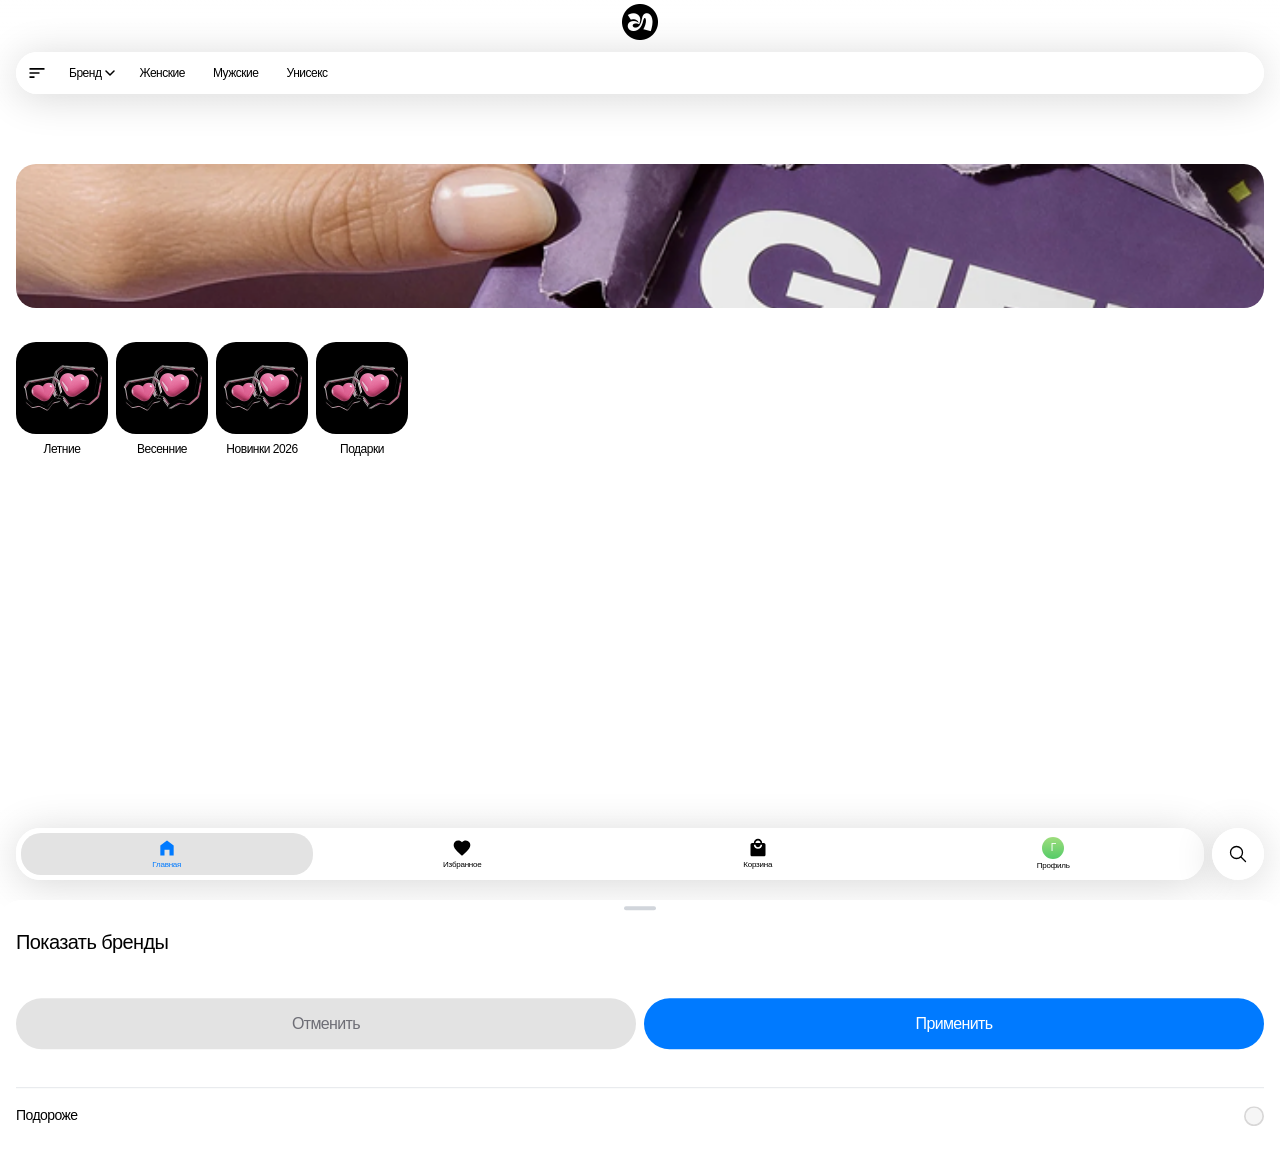
==== index.html @ 07ec7ef0 "Update index.html" ====
<!DOCTYPE html>
<html lang="ru">
<head>
    <meta charset="UTF-8">
    <meta name="viewport" content="width=device-width, initial-scale=1.0, maximum-scale=1.0, user-scalable=no">
    <title>Ароматная Публика</title>
    <link rel="preconnect" href="https://fonts.googleapis.com">
    <link rel="preconnect" href="https://fonts.gstatic.com" crossorigin>
    <link href="https://fonts.googleapis.com/css2?family=Roboto:ital,wght@0,100..900;1,100..900&display=swap" rel="stylesheet">
    <script src="https://telegram.org/js/telegram-web-app.js"></script>
    <style>
        * {
            margin: 0;
            padding: 0;
            box-sizing: border-box;
            -webkit-tap-highlight-color: transparent;
            font-family: inherit;
        }

        :root {
            --primary: #8B5CF6;
            --primary-light: #A78BFA;
            --secondary: #EC4899;
            --bg: #F9FAFB;
            --surface: #FFFFFF;
            --text: #111827;
            --text-secondary: #6B7280;
            --border: #E5E7EB;
            --success: #10B981;
            --men: #3B82F6;
            --women: #EC4899;
            --unisex: #8B5CF6;
            --content-top-main: 148px;
        }

        body {
            font-family: "SF Pro Text", "SF Pro Display", -apple-system, BlinkMacSystemFont, "Segoe UI", "Noto Sans", "Helvetica Neue", Arial, sans-serif;
            background: #fff;
            color: #000;
            overflow-x: hidden;
            -webkit-font-smoothing: antialiased;
        }

        body.sheet-open {
            position: fixed;
            left: 0;
            right: 0;
            width: 100%;
            overflow: hidden;
            overscroll-behavior: none;
        }

        body.platform-ios,
        body.platform-macos {
            font-family: "SF Pro Text", "SF Pro Display", -apple-system, BlinkMacSystemFont, "Helvetica Neue", Arial, sans-serif;
        }

        body.platform-android {
            font-family: "Roboto", "Noto Sans", "Helvetica Neue", Arial, sans-serif;
        }

        body.platform-windows {
            font-family: "Segoe UI", "Noto Sans", "Helvetica Neue", Arial, sans-serif;
        }

        body.platform-linux {
            font-family: "Noto Sans", "DejaVu Sans", "Liberation Sans", "Helvetica Neue", Arial, sans-serif;
        }

        /* ===== Navigation Bar (fixed top) - DESIGNER STYLE ===== */
        .nav-bar {
            position: fixed;
            top: 0;
            left: 0;
            right: 0;
            z-index: 3001;
            background: linear-gradient(180deg, rgba(255,255,255,0.86) 0%, rgba(255,255,255,0.77) 80%, rgba(255,255,255,0) 100%);
            padding-top: var(--sys-safe-top, env(safe-area-inset-top, 0px));
        }

        .nav-header {
            display: flex;
            align-items: center;
            justify-content: center;
            height: var(--tg-header-height, 44px);
            padding: 0 16px;
            position: relative;
        }

        .nav-logo-img {
            height: 36px;
            width: 36px;
            object-fit: contain;
        }

        /* ===== Filters - DESIGNER STYLE ===== */
        .filters-wrap {
            padding: 8px 16px 12px;
        }

        body.platform-desktop .filters-wrap {
            padding-top: 10px;
        }

        .filters {
            display: flex;
            gap: 4px;
            align-items: center;
            background: rgba(255,255,255,0.88);
            border: 1px solid #fff;
            border-radius: 40px;
            padding: 4px;
            box-shadow: 0 4px 40px rgba(0,0,0,0.16);
            backdrop-filter: blur(5px);
            -webkit-backdrop-filter: blur(5px);
            overflow-x: auto;
            scrollbar-width: none;
        }

        .filters::-webkit-scrollbar {
            display: none;
        }

        .filter-btn {
            flex-shrink: 0;
            height: 32px;
            display: flex;
            align-items: center;
            gap: 2px;
            padding: 6px 12px;
            border-radius: 36px;
            border: none;
            background: transparent;
            font-family: inherit;
            font-style: normal;
            font-size: 12px;
            font-weight: 510;
            letter-spacing: -0.48px;
            line-height: 120%;
            color: #000;
            cursor: pointer;
            white-space: nowrap;
            transition: all 0.2s;
        }

        .filter-btn.icon-only {
            width: 32px;
            padding: 0;
            justify-content: center;
            border-radius: 32px;
        }

        .filter-btn.with-icon {
            padding-left: 12px;
            padding-right: 8px;
        }

        .filter-btn.active {
            background: var(--primary);
            color: white;
        }

        .filter-btn svg {
            flex-shrink: 0;
        }

        /* Sort Bottom Sheet */
        .sort-overlay {
            display: none;
            position: fixed;
            top: 0;
            left: 0;
            right: 0;
            bottom: 0;
            background: rgba(0,0,0,0.4);
            z-index: 3010;
            touch-action: none;
            overscroll-behavior: contain;
        }

        .sort-overlay.show { display: block; }

        .sort-sheet {
            position: fixed;
            bottom: 0;
            left: 0;
            right: 0;
            background: #fff;
            border-radius: 20px 20px 0 0;
            z-index: 3011;
            padding: 0 16px max(32px, env(safe-area-inset-bottom, 32px));
            transform: translateY(100%);
            transition: transform 0.3s ease;
            touch-action: pan-y;
            overscroll-behavior: contain;
        }

        .sort-sheet.show {
            transform: translateY(0);
        }

        .sort-sheet-handle {
            width: 32px;
            height: 4px;
            background: #D1D5DB;
            border-radius: 2px;
            margin: 6px auto 20px;
        }

        .sort-sheet-title {
            font-size: 20px;
            font-weight: 510;
            font-style: normal;
            line-height: 120%;
            letter-spacing: -0.6px;
            margin-bottom: 20px;
        }

        .sort-sheet-option {
            display: flex;
            align-items: center;
            justify-content: space-between;
            padding: 18px 0;
            border-bottom: 1px solid #E5E7EB;
            cursor: pointer;
            font-size: 14px;
            font-weight: 400;
            font-style: normal;
            line-height: 120%;
            letter-spacing: -0.56px;
            color: #000;
        }

        .sort-sheet-option:last-child {
            border-bottom: none;
        }

        .sort-sheet-option input {
            display: none;
        }

        .sort-radio {
            width: 20px;
            height: 20px;
            flex-shrink: 0;
            background-image: url('icon/circle-no.svg');
            background-size: contain;
            background-repeat: no-repeat;
        }

        .sort-sheet-option input:checked + .sort-radio {
            background-image: url('icon/circle-yes.svg');
        }

        .sort-sheet-buttons {
            display: flex;
            gap: 8px;
            margin-top: 24px;
        }

        .sort-btn-cancel {
            flex: 1;
            padding: 16px 24px;
            border-radius: 51px;
            border: none;
            background: #E3E3E3;
            font-size: 16px;
            font-weight: 510;
            font-style: normal;
            letter-spacing: -0.64px;
            line-height: 120%;
            color: #6E6E76;
            cursor: pointer;
            font-family: inherit;
        }

        .sort-btn-apply {
            flex: 1;
            padding: 16px 24px;
            border-radius: 51px;
            border: none;
            background: #007AFF;
            font-size: 16px;
            font-weight: 510;
            font-style: normal;
            letter-spacing: -0.64px;
            line-height: 120%;
            color: #fff;
            cursor: pointer;
            font-family: inherit;
        }

        /* Sort button active state (gray circle background) */
        .filter-btn.icon-only.sort-active {
            background: #F3F4F6;
        }

        /* Category filter active state with X */
        .filter-btn.cat-active {
            background: #F3F4F6;
        }

        .filter-btn .filter-x {
            width: 16px;
            height: 16px;
            background: #6B7280;
            border-radius: 50%;
            display: flex;
            align-items: center;
            justify-content: center;
            margin-left: 4px;
            flex-shrink: 0;
        }

        .filter-btn .filter-x svg {
            width: 8px;
            height: 8px;
        }

        /* Brand badge */
        .brand-badge {
            background: #eb4444;
            border-radius: 100px;
            padding: 1px 5px;
            font-size: 10px;
            font-weight: 600;
            color: #fff;
            line-height: 1.2;
            min-width: 16px;
            text-align: center;
            margin-left: 2px;
            position: relative;
            top: -6px;
        }

        /* Brand label under filters */
        .brand-label {
            padding: 0 16px;
            font-size: 20px;
            font-weight: 600;
            font-style: normal;
            color: #000;
            letter-spacing: -0.5px;
        }

        /* Brand sheet options */
        .brand-sheet {
            max-height: 85vh;
            display: flex;
            flex-direction: column;
        }

        .brand-sheet-options {
            flex: 1;
            overflow-y: auto;
            -webkit-overflow-scrolling: touch;
            overscroll-behavior: contain;
        }

        .brand-sheet-option {
            display: flex;
            align-items: center;
            justify-content: space-between;
            padding: 18px 0;
            border-bottom: 1px solid #E5E7EB;
            cursor: pointer;
            font-size: 14px;
            font-weight: 400;
            font-style: normal;
            line-height: 120%;
            letter-spacing: -0.56px;
            color: #000;
        }

        .brand-sheet-option:last-child {
            border-bottom: none;
        }

        .brand-sheet-option input {
            display: none;
        }

        .brand-checkbox {
            width: 20px;
            height: 20px;
            flex-shrink: 0;
            background-image: url('icon/square-no.svg');
            background-size: contain;
            background-repeat: no-repeat;
        }

        .brand-sheet-option input:checked + .brand-checkbox {
            background-image: url('icon/square-yes.svg');
        }

        /* ===== Main scrollable content ===== */
        .content {
            padding-top: var(--content-top-main, 148px);
            padding-bottom: 108px;
        }

        /* ===== Banner - DESIGNER STYLE ===== */
        .banner-section {
            display: flex;
            flex-direction: column;
            align-items: center;
            gap: 4px;
            padding: 0;
        }

        .banner-carousel {
            width: 100%;
            height: 144px;
            border-radius: 20px;
            overflow: hidden;
            background: var(--primary);
            position: relative;
            touch-action: pan-y;
        }

        .banner-slides {
            display: flex;
            transition: transform 0.5s ease;
            height: 100%;
        }

        .banner-slide {
            min-width: 100%;
            height: 100%;
            display: flex;
            align-items: center;
            justify-content: center;
            color: white;
            font-size: 24px;
            font-weight: 600;
            background: linear-gradient(135deg, #8B5CF6 0%, #7C3AED 100%);
        }

        .banner-slide:nth-child(2) { background: linear-gradient(135deg, #EC4899 0%, #DB2777 100%); }
        .banner-slide:nth-child(3) { background: linear-gradient(135deg, #3B82F6 0%, #2563EB 100%); }

        .banner-slide small {
            font-size: 14px;
            opacity: 0.9;
            font-weight: 400;
        }

        /* Pagination dots - DESIGNER STYLE */
        .pagination {
            display: flex;
            gap: 4px;
            align-items: center;
            justify-content: center;
        }

        .dot {
            width: 4px;
            height: 4px;
            border-radius: 4px;
            background: #bababa;
            cursor: pointer;
            transition: all 0.3s;
        }

        .dot.active {
            width: 6px;
            height: 6px;
            background: #6e6e76;
        }

        /* ===== Collections - DESIGNER STYLE ===== */
        .collections {
            display: flex;
            gap: 8px;
            padding: 30px 0 0 16px;
            margin-left: -16px;
            margin-right: -16px;
            overflow-x: auto;
            scrollbar-width: none;
        }

        .collections::after {
            content: '';
            flex-shrink: 0;
            width: 8px;
        }

        .collections::-webkit-scrollbar {
            display: none;
        }

        .collection {
            flex-shrink: 0;
            width: 92px;
            display: flex;
            flex-direction: column;
            align-items: center;
            gap: 8px;
            cursor: pointer;
        }

        .collection-img {
            width: 92px;
            height: 92px;
            border-radius: 20px;
            overflow: hidden;
            background: #f6f6f6;
            display: flex;
            align-items: center;
            justify-content: center;
            color: white;
            font-weight: 600;
            font-size: 12px;
        }

        .collection-img img {
            width: 100%;
            height: 100%;
            object-fit: cover;
        }

        .collection-name {
            font-style: normal;
            font-size: 12px;
            font-weight: 510;
            letter-spacing: -0.48px;
            text-align: center;
            color: #000;
            line-height: 1.2;
            width: 100%;
            overflow: hidden;
            text-overflow: ellipsis;
            white-space: nowrap;
        }

        /* ===== Product Grid - DESIGNER STYLE ===== */
        .products-section {
            padding: 30px 0 0;
        }

        .section-title {
            font-size: 20px;
            font-weight: 700;
            margin-bottom: 16px;
            display: flex;
            justify-content: space-between;
            align-items: center;
        }

        .products {
            display: grid;
            grid-template-columns: 1fr 1fr;
            gap: 16px 8px;
        }

        .card {
            display: flex;
            flex-direction: column;
            gap: 8px;
            cursor: pointer;
        }

        .card-image-wrap {
            display: flex;
            flex-direction: column;
            align-items: center;
            gap: 4px;
        }

        .card-image {
            width: 100%;
            aspect-ratio: 168 / 220;
            border-radius: 20px;
            overflow: hidden;
            background: #f6f6f6;
            position: relative;
        }

        .card-image img {
            width: 100%;
            height: 100%;
            object-fit: cover;
        }

        .product-images {
            display: flex;
            height: 100%;
            transition: transform 0.3s;
            touch-action: pan-y;
        }

        .product-image {
            min-width: 100%;
            height: 100%;
            object-fit: cover;
            -webkit-user-drag: none;
            user-select: none;
        }

        .image-dots {
            display: flex;
            gap: 4px;
            align-items: center;
            justify-content: center;
        }

        .img-dot {
            width: 4px;
            height: 4px;
            border-radius: 4px;
            background: #bababa;
        }

        .img-dot.active {
            width: 6px;
            height: 6px;
            background: #6e6e76;
        }

        .card-fav {
            position: absolute;
            top: 12px;
            right: 12px;
            width: 20px;
            height: 20px;
            cursor: pointer;
            z-index: 10;
        }

        .card-fav svg {
            width: 100%;
            height: 100%;
        }

        .card-fav .fav-fill { fill: white; }
        .card-fav .fav-outline { fill: #9CA3AF; }
        .card-fav.active .fav-fill { fill: #eb4444; }
        .card-fav.active .fav-outline { fill: #eb4444; }

        .new-badge {
            position: absolute;
            top: 12px;
            left: 12px;
            background: var(--primary);
            color: white;
            padding: 4px 10px;
            border-radius: 20px;
            font-size: 10px;
            font-weight: 600;
            z-index: 10;
        }

        .add-to-cart {
            position: absolute;
            bottom: 12px;
            right: 12px;
            width: 32px;
            height: 32px;
            border-radius: 50%;
            background: var(--primary);
            color: white;
            border: none;
            font-size: 18px;
            cursor: pointer;
            display: flex;
            align-items: center;
            justify-content: center;
            box-shadow: 0 4px 12px rgba(139, 92, 246, 0.4);
            z-index: 10;
        }

        .card-info {
            display: flex;
            flex-direction: column;
            gap: 4px;
        }

        .card-prices {
            display: flex;
            align-items: baseline;
            gap: 8px;
        }

        .card-price {
            font-style: normal;
            font-size: 14px;
            font-weight: 590;
            letter-spacing: -0.56px;
            line-height: 1.2;
            color: #000;
        }

        .card-old-price {
            font-style: normal;
            font-size: 12px;
            font-weight: 400;
            letter-spacing: -0.48px;
            line-height: 1.2;
            color: #909096;
            text-decoration: line-through;
        }

        .card-name {
            font-style: normal;
            font-size: 14px;
            font-weight: 400;
            letter-spacing: -0.56px;
            line-height: 1.2;
            color: #000;
            display: -webkit-box;
            -webkit-line-clamp: 2;
            -webkit-box-orient: vertical;
            overflow: hidden;
        }

        /* ===== Tab Bar (fixed bottom) - DESIGNER STYLE ===== */
        .tab-bar-wrap {
            position: fixed;
            bottom: 0;
            left: 0;
            right: 0;
            z-index: 1000;
            background: linear-gradient(0deg, rgba(255,255,255,0.86) 0%, rgba(255,255,255,0.77) 80%, rgba(255,255,255,0) 100%);
            padding: 20px 16px;
            padding-bottom: max(20px, env(safe-area-inset-bottom, 20px));
            display: flex;
            gap: 8px;
            align-items: center;
        }

        .tab-bar {
            flex: 1;
            display: flex;
            gap: 4px;
            background: rgba(255,255,255,0.88);
            border: 1px solid #fff;
            border-radius: 24px;
            padding: 4px;
            box-shadow: 0 4px 40px rgba(0,0,0,0.16);
            backdrop-filter: blur(5px);
            -webkit-backdrop-filter: blur(5px);
        }

        .tab {
            flex: 1;
            display: flex;
            flex-direction: column;
            align-items: center;
            justify-content: center;
            gap: 2px;
            padding: 4px 0;
            border-radius: 20px;
            position: relative;
            cursor: pointer;
            border: none;
            background: transparent;
            font-family: inherit;
        }

        .tab.active {
            background: #e3e3e3;
        }

        .tab-icon {
            width: 20px;
            height: 20px;
            display: flex;
            align-items: center;
            justify-content: center;
            color: #000;
        }

        .tab-label {
            font-style: normal;
            font-size: 8px;
            font-weight: 400;
            letter-spacing: -0.24px;
            line-height: 1.2;
            color: #000;
            text-align: center;
        }

        .tab.active .tab-label {
            color: #007aff;
        }

        .tab.active .tab-icon {
            color: #007aff;
        }

        .tab-badge {
            position: absolute;
            top: 0;
            left: 50%;
            margin-left: 5px;
            background: #eb4444;
            border-radius: 100px;
            padding: 2px 4px;
            font-size: 10px;
            font-weight: 590;
            letter-spacing: -0.3px;
            color: #fff;
            line-height: 1.2;
            min-width: 16px;
            text-align: center;
        }

        .tab-avatar {
            width: 22px;
            height: 22px;
            border-radius: 20px;
            background: linear-gradient(180deg, #9edd7d 0%, #55cb68 100%);
            display: flex;
            align-items: center;
            justify-content: center;
        }

        .tab-avatar span {
            font-size: 10px;
            font-weight: 510;
            letter-spacing: -0.3px;
            color: #fff;
            line-height: 1.2;
        }

        .tab-avatar-img {
            width: 100%;
            height: 100%;
            object-fit: cover;
            border-radius: 50%;
        }

        .search-btn {
            width: 52px;
            height: 52px;
            flex-shrink: 0;
            border-radius: 40px;
            background: rgba(255,255,255,0.88);
            border: 1px solid #fff;
            box-shadow: 0 4px 40px rgba(0,0,0,0.16);
            backdrop-filter: blur(5px);
            -webkit-backdrop-filter: blur(5px);
            display: flex;
            align-items: center;
            justify-content: center;
            cursor: pointer;
            font-size: 20px;
        }

        .search-overlay {
            display: none;
            position: fixed;
            top: 0;
            left: 0;
            right: 0;
            bottom: 0;
            background: #fff;
            z-index: 2500;
        }

        .search-overlay.show {
            display: block;
        }

        .search-scroll {
            height: 100%;
            overflow-y: auto;
            -webkit-overflow-scrolling: touch;
            padding: calc(var(--sys-safe-top, env(safe-area-inset-top, 0px)) + var(--tg-header-height, 44px) + 72px) 16px 132px;
        }

        .search-section {
            margin-bottom: 32px;
        }

        .search-section-head {
            display: flex;
            align-items: center;
            justify-content: space-between;
            margin-bottom: 4px;
        }

        .search-section-title,
        .search-results-title {
            font-size: 17px;
            font-weight: 600;
            letter-spacing: -0.34px;
            line-height: 1.2;
            color: #B9B9BF;
            margin-bottom: 4px;
        }

        .search-results-title {
            margin-bottom: 12px;
        }

        .search-clear-history {
            border: none;
            background: transparent;
            padding: 0;
            font-size: 16px;
            font-weight: 500;
            letter-spacing: -0.32px;
            line-height: 1.2;
            color: #C3C3C8;
            cursor: pointer;
        }

        .search-list {
            margin: 0;
            padding: 0;
            list-style: none;
        }

        .search-list-item {
            width: 100%;
            border: none;
            border-bottom: 1px solid #ECECF1;
            background: transparent;
            padding: 14px 0;
            text-align: left;
            font-size: 16px;
            font-weight: 400;
            letter-spacing: -0.32px;
            line-height: 1.2;
            color: #000;
            cursor: pointer;
        }

        .search-list-item.no-divider {
            border-bottom: none;
        }

        .search-list-item.static {
            cursor: default;
        }

        .search-list-item:active {
            opacity: 0.72;
        }

        .search-input-wrap {
            position: fixed;
            left: 0;
            right: 0;
            bottom: 0;
            padding: 10px 16px max(32px, env(safe-area-inset-bottom, 32px));
            background: transparent;
            backdrop-filter: none;
            -webkit-backdrop-filter: none;
            z-index: 2601;
        }
        .search-input-wrap::before {
            content: "";
            position: absolute;
            left: 0;
            right: 0;
            top: 50%;
            bottom: 0;
            background: linear-gradient(180deg, rgba(255,255,255,0) 0%, rgba(255,255,255,0.77) 78%, rgba(255,255,255,0.86) 100%);
            backdrop-filter: blur(14px);
            -webkit-backdrop-filter: blur(14px);
            pointer-events: none;
        }

        .search-input-shell {
            height: 52px;
            border-radius: 40px;
            border: 1px solid #fff;
            background: rgba(255,255,255,0.88);
            box-shadow: 0 4px 40px rgba(0,0,0,0.16);
            backdrop-filter: blur(5px);
            -webkit-backdrop-filter: blur(5px);
            display: flex;
            align-items: center;
            padding: 0 16px;
            position: relative;
            z-index: 1;
        }

        .search-input-shell svg {
            flex-shrink: 0;
            margin-right: 10px;
        }

        .search-input {
            flex: 1;
            border: none;
            background: transparent;
            outline: none;
            font-family: inherit;
            font-size: 16px;
            font-weight: 400;
            letter-spacing: -0.32px;
            color: #2C2C31;
            caret-color: #007AFF;
        }
        .search-input::-webkit-search-decoration,
        .search-input::-webkit-search-cancel-button,
        .search-input::-webkit-search-results-button,
        .search-input::-webkit-search-results-decoration {
            -webkit-appearance: none;
            appearance: none;
            display: none;
        }

        .search-input::placeholder {
            color: #B0B0B6;
        }

        .search-clear-btn {
            width: 24px;
            height: 24px;
            display: none;
            align-items: center;
            justify-content: center;
            border: none;
            background: transparent;
            padding: 0;
            margin-left: 6px;
            cursor: pointer;
            color: #AEAEB2;
        }

        .search-clear-btn.show {
            display: flex;
        }

        .search-products-grid {
            margin-top: 0;
        }

        .search-empty {
            text-align: center;
            padding: 40px 0;
            color: #909096;
            font-size: 17px;
        }

        /* ===== Pages ===== */
        .page {
            display: none;
            min-height: 100vh;
            padding: 16px;
            padding-bottom: 108px;
        }

        .page.active { display: block; }

        .page-no-filters {
            padding-top: 0;
        }

        .page-title {
            font-size: 22px;
            font-weight: 600;
            font-style: normal;
            color: #000;
            letter-spacing: -0.5px;
            margin-bottom: 16px;
        }

        /* Requested page title style: Favorites, Cart, Order History, Order Details, Viewed Products */
        #favoritesPage > .page-title,
        #cartPage .cart-page-title,
        #profileOrdersView > .page-title,
        #profileOrderDetailView > .page-title,
        #profileViewedView > .page-title {
            font-style: normal;
            font-size: 20px;
            font-weight: 590;
            line-height: 120%;
            letter-spacing: -0.03em;
        }

        .page-header {
            position: sticky;
            top: 0;
            background: rgba(255,255,255,0.9);
            backdrop-filter: blur(20px);
            -webkit-backdrop-filter: blur(20px);
            padding: 12px 16px;
            margin: -16px -16px 16px;
            border-bottom: 1px solid #E5E7EB;
            z-index: 100;
            text-align: center;
        }

        .page-header h2 {
            font-size: 20px;
            font-weight: 700;
        }

        /* ===== Product Detail Modal ===== */
        .modal {
            display: none;
            position: fixed;
            top: 0;
            left: 0;
            right: 0;
            bottom: 0;
            background: #fff;
            z-index: 2000;
            overflow-y: auto;
            animation: slideUp 0.3s;
        }

        @keyframes slideUp {
            from { transform: translateY(100%); }
            to { transform: translateY(0); }
        }

        .modal-content {
            padding-bottom: calc(68px + max(12px, env(safe-area-inset-bottom, 12px)));
            padding-top: calc(var(--sys-safe-top, env(safe-area-inset-top, 0px)) + var(--tg-header-height, 44px));
        }

        /* Nav-bar detail mode elements */
        .nav-back-btn {
            display: none;
            position: absolute;
            left: 16px;
            top: 50%;
            transform: translateY(-50%);
            width: 36px;
            height: 36px;
            border-radius: 50%;
            border: 1px solid #E5E7EB;
            background: #fff;
            align-items: center;
            justify-content: center;
            cursor: pointer;
            z-index: 10;
        }

        .nav-back-icon {
            width: 18px;
            height: 18px;
        }

        .nav-back-icon-close {
            display: none;
            width: 16px;
            height: 16px;
        }

        .nav-actions-right {
            display: none;
            position: absolute;
            right: 16px;
            top: 50%;
            transform: translateY(-50%);
            align-items: center;
            gap: 0;
            background: #fff;
            border: 1px solid #E5E7EB;
            border-radius: 20px;
            padding: 6px 4px;
            z-index: 10;
        }

        .nav-action-btn {
            width: 28px;
            height: 24px;
            display: flex;
            align-items: center;
            justify-content: center;
            background: none;
            border: none;
            cursor: pointer;
            padding: 0;
        }

        .nav-actions-divider {
            width: 1px;
            height: 16px;
            background: #E5E7EB;
        }

        body.detail-mode .filters-wrap { display: none !important; }
        body.detail-mode .tab-bar-wrap { display: none !important; }
        body.detail-mode .nav-bar {
            background: rgba(255,255,255,0.95);
            backdrop-filter: blur(20px);
            -webkit-backdrop-filter: blur(20px);
        }

        body.viewer-mode .tab-bar-wrap { display: none !important; }
        body.viewer-mode .detail-bottom-bar { display: none !important; }
        body.viewer-mode .nav-actions-right { display: none !important; }
        body.viewer-mode .nav-back-btn { display: flex !important; }
        body.viewer-mode .nav-close-btn { display: none !important; }
        body.viewer-mode .nav-bar {
            background: rgba(255,255,255,0.95);
            backdrop-filter: blur(20px);
            -webkit-backdrop-filter: blur(20px);
        }

        body.search-mode .tab-bar-wrap { display: none !important; }
        body.search-mode .nav-back-btn { display: none !important; }
        body.search-mode .nav-actions-right { display: none !important; }
        body.search-mode .nav-bar {
            background: transparent;
            backdrop-filter: none;
            -webkit-backdrop-filter: none;
        }
        body.search-mode .nav-bar::before {
            content: "";
            position: absolute;
            left: 0;
            right: 0;
            top: 0;
            bottom: 30px;
            background: linear-gradient(180deg, rgba(255,255,255,0.86) 0%, rgba(255,255,255,0.77) 80%, rgba(255,255,255,0) 100%);
            backdrop-filter: blur(20px);
            -webkit-backdrop-filter: blur(20px);
            pointer-events: none;
        }
        body.search-mode .nav-header,
        body.search-mode .filters-wrap {
            position: relative;
            z-index: 1;
        }

        /* Detail gallery */
        .detail-gallery {
            position: relative;
            margin-top: 16px;
        }

        .detail-images {
            display: flex;
            gap: 8px;
            padding-left: 16px;
            overflow-x: auto;
            scrollbar-width: none;
            -webkit-overflow-scrolling: touch;
        }

        .detail-images::after {
            content: '';
            flex-shrink: 0;
            width: 8px;
        }

        .detail-images::-webkit-scrollbar {
            display: none;
        }

        .detail-images.single {
            padding: 0;
            justify-content: center;
        }

        .detail-images.single::after {
            display: none;
        }

        .detail-image-wrap {
            position: relative;
            flex-shrink: 0;
            width: 314px;
            height: 410px;
        }

        .detail-image {
            width: 314px;
            height: 410px;
            border-radius: 20px;
            background: #F5F5F5;
            object-fit: cover;
            cursor: pointer;
            display: block;
        }

        .detail-gallery-actions {
            position: absolute;
            top: -6px;
            right: 16px;
            display: flex;
            align-items: center;
            justify-content: space-between;
            z-index: 8;
            background: rgba(255, 255, 255, 0.9);
            backdrop-filter: blur(14px);
            -webkit-backdrop-filter: blur(14px);
            width: 80px;
            height: 40px;
            box-sizing: border-box;
            border-radius: 40px;
            border: 1px solid #FFFFFF;
            box-shadow: 0 6px 18px rgba(0, 0, 0, 0.1);
            padding: 4px;
        }

        .detail-img-btn {
            width: 32px;
            height: 32px;
            border-radius: 50%;
            background: transparent;
            border: none;
            display: flex;
            align-items: center;
            justify-content: center;
            cursor: pointer;
        }

        .detail-img-btn img {
            width: 20px;
            height: 20px;
            opacity: 0.45;
            transition: opacity 0.2s;
        }

        #detailFavBtn.fav-active img {
            opacity: 1;
        }

        #detailFavBtn .detail-fav-icon {
            width: 20px;
            height: 20px;
        }

        #detailFavBtn .fav-fill {
            fill: #FFFFFF;
            transition: fill 0.2s;
        }

        #detailFavBtn .fav-outline {
            fill: #9CA3AF;
            transition: fill 0.2s;
        }

        #detailFavBtn.fav-active .fav-fill,
        #detailFavBtn.fav-active .fav-outline {
            fill: #EB4444;
        }

        #detailShareBtn .detail-share-icon {
            width: 20px;
            height: 20px;
        }

        #detailShareBtn .detail-share-stroke {
            stroke: #9CA3AF;
        }

        /* Volume selector */
        .volume-selector {
            display: flex;
            align-items: center;
            gap: 3px;
            padding: 3px;
            margin: 12px 16px 0;
            background: #FFFFFF;
            border: 1px solid #E5E5EA;
            border-radius: 999px;
            width: fit-content;
        }

        .volume-btn {
            min-width: 82px;
            height: 34px;
            padding: 0 18px;
            display: inline-flex;
            align-items: center;
            justify-content: center;
            border-radius: 999px;
            border: none;
            font-family: inherit;
            font-size: 14px;
            font-weight: 510;
            line-height: 1;
            white-space: nowrap;
            cursor: pointer;
            transition: background 0.2s, color 0.2s;
            background: #FFFFFF;
            color: #8E8E93;
        }

        .volume-btn.active {
            background: #007AFF;
            color: #fff;
        }

        /* Detail brand + title */
        .detail-brand-line {
            padding: 16px 16px 0;
            font-size: 15px;
            font-weight: 400;
            color: #000;
            letter-spacing: -0.3px;
        }

        .detail-brand-line .brand-name {
            font-weight: 600;
            text-transform: uppercase;
        }

        .detail-brand-line .brand-sep {
            color: #909096;
            margin: 0 4px;
        }

        /* Detail price */
        .detail-price-row {
            display: flex;
            align-items: baseline;
            gap: 10px;
            padding: 8px 16px 0;
        }

        .detail-price {
            font-size: 22px;
            font-weight: 700;
            color: #000;
            letter-spacing: -0.5px;
        }

        .detail-old-price {
            font-size: 16px;
            color: #909096;
            text-decoration: line-through;
        }

        /* Description card */
        .detail-desc-card {
            margin: 16px 16px 0;
            background: #F6F6F6;
            border-radius: 16px;
            padding: 20px;
        }

        .detail-desc-card h3 {
            font-size: 18px;
            font-weight: 590;
            font-style: normal;
            line-height: 120%;
            letter-spacing: -0.72px;
            margin-bottom: 12px;
            color: #000;
        }

        .detail-desc-text {
            font-size: 14px;
            font-weight: 400;
            font-style: normal;
            line-height: 120%;
            letter-spacing: -0.56px;
            color: #3C3C43;
            overflow: hidden;
            transition: max-height 0.3s ease;
        }

        .detail-desc-text.collapsed {
            max-height: calc(8 * 1.2em);
        }

        .detail-desc-toggle {
            display: inline-flex;
            align-items: center;
            gap: 4px;
            margin-top: 8px;
            font-size: 14px;
            font-weight: 400;
            font-style: normal;
            line-height: 120%;
            letter-spacing: -0.56px;
            color: #909096;
            cursor: pointer;
            background: none;
            border: none;
            padding: 0;
            font-family: inherit;
        }

        .detail-desc-toggle svg {
            transition: transform 0.2s;
        }

        .detail-desc-toggle.expanded svg {
            transform: rotate(180deg);
        }

        /* Specs card */
        .detail-specs-card {
            margin: 16px 16px 16px;
            background: #F6F6F6;
            border-radius: 16px;
            padding: 20px;
        }

        .detail-specs-card h3 {
            font-size: 18px;
            font-weight: 590;
            font-style: normal;
            line-height: 120%;
            letter-spacing: -0.72px;
            margin-bottom: 16px;
            color: #000;
        }

        .spec-row {
            display: grid;
            grid-template-columns: minmax(120px, 44%) 1fr;
            column-gap: 12px;
            align-items: flex-start;
            padding: 8px 0;
            border-bottom: 1px solid #E8E8ED;
        }

        .spec-row:first-of-type {
            padding-top: 0;
        }

        .spec-row:last-child {
            border-bottom: none;
            padding-bottom: 0;
        }

        .spec-label {
            font-size: 14px;
            font-weight: 400;
            font-style: normal;
            line-height: 120%;
            letter-spacing: -0.56px;
            color: #909096;
            flex-shrink: 0;
        }

        .spec-value {
            font-size: 14px;
            font-weight: 400;
            font-style: normal;
            line-height: 120%;
            letter-spacing: -0.56px;
            color: #000;
            text-align: left;
        }

        /* Detail bottom bar */
        .detail-bottom-bar {
            position: fixed;
            bottom: 0;
            left: 0;
            right: 0;
            background: #fff;
            padding: 12px 16px;
            padding-bottom: max(32px, env(safe-area-inset-bottom, 32px));
            z-index: 3002;
            display: flex;
            align-items: center;
            gap: 12px;
        }

        .detail-add-btn {
            flex: 1;
            height: 52px;
            border-radius: 51px;
            border: none;
            background: #007AFF;
            color: #fff;
            font-family: inherit;
            font-size: 16px;
            font-weight: 510;
            cursor: pointer;
            letter-spacing: -0.64px;
        }

        .detail-qty-controls {
            display: flex;
            align-items: center;
            gap: 16px;
            background: #FFFFFF;
            border-radius: 51px;
            padding: 0 16px;
            height: 52px;
            box-shadow: 0 4px 16px rgba(0, 0, 0, 0.10);
        }

        .detail-qty-btn {
            width: 28px;
            height: 28px;
            display: flex;
            align-items: center;
            justify-content: center;
            background: none;
            border: none;
            cursor: pointer;
            font-size: 20px;
            font-weight: 500;
            color: #000;
            padding: 0;
        }

        .detail-qty-value {
            font-size: 16px;
            font-weight: 600;
            min-width: 20px;
            text-align: center;
        }

        .detail-goto-cart-btn {
            flex: 1;
            height: 52px;
            border-radius: 51px;
            border: none;
            background: #007AFF;
            color: #fff;
            font-family: inherit;
            font-size: 16px;
            font-weight: 600;
            cursor: pointer;
            letter-spacing: -0.3px;
        }

        /* Image viewer fullscreen */
        .image-viewer {
            display: none;
            position: fixed;
            top: 0;
            left: 0;
            right: 0;
            bottom: 0;
            background: #fff;
            z-index: 2500;
            flex-direction: column;
        }

        .image-viewer.show {
            display: flex;
        }

        .image-viewer-main {
            flex: 1;
            position: relative;
            overflow: hidden;
            padding-top: calc(var(--sys-safe-top, env(safe-area-inset-top, 0px)) + var(--tg-header-height, 44px) + 48px);
            touch-action: pan-y;
            background: #F5F5F5;
        }

        .viewer-track {
            height: 100%;
            display: flex;
            will-change: transform;
        }

        .viewer-slide {
            min-width: 100%;
            height: 100%;
            display: flex;
            align-items: center;
            justify-content: center;
            padding: 0 16px;
            box-sizing: border-box;
        }

        .viewer-slide img {
            max-width: 100%;
            max-height: 100%;
            width: auto;
            height: auto;
            object-fit: contain;
        }

        .image-viewer-thumbs {
            display: flex;
            align-items: center;
            gap: 10px;
            height: 185px;
            box-sizing: border-box;
            padding: 24px 16px;
            overflow-x: auto;
            scrollbar-width: none;
            background: #fff;
        }

        .image-viewer-thumbs::-webkit-scrollbar { display: none; }

        .viewer-thumb {
            width: 52px;
            height: 72px;
            border-radius: 10px;
            overflow: hidden;
            flex-shrink: 0;
            cursor: pointer;
            border: none;
            background: #F5F5F5;
            transition: transform 0.2s ease;
        }

        .viewer-thumb.active {
            transform: scale(1.24);
        }

        .viewer-thumb img {
            width: 100%;
            height: 100%;
            object-fit: contain;
        }

        .nav-close-btn {
            display: none;
            position: absolute;
            left: 16px;
            top: 50%;
            transform: translateY(-50%);
            width: 36px;
            height: 36px;
            border-radius: 50%;
            border: 1px solid #E5E7EB;
            background: #fff;
            align-items: center;
            justify-content: center;
            cursor: pointer;
            z-index: 10;
        }

        .nav-close-btn svg {
            width: 16px;
            height: 16px;
        }

        .btn-primary {
            flex: 1;
            padding: 16px;
            background: var(--primary);
            color: white;
            border: none;
            border-radius: 12px;
            font-size: 16px;
            font-weight: 600;
            cursor: pointer;
        }

        /* ===== Cart ===== */
        .cart-page {
            padding-bottom: 128px;
        }

        .cart-page.has-items {
            padding-bottom: 230px;
        }

        .cart-head-row {
            display: flex;
            align-items: center;
            justify-content: space-between;
            margin-bottom: 16px;
        }

        .cart-page-title {
            margin-bottom: 0;
        }

        .cart-head-actions {
            display: flex;
            align-items: center;
            gap: 12px;
        }

        .cart-head-btn {
            width: 24px;
            height: 24px;
            border: none;
            background: transparent;
            color: #C2C2C9;
            display: flex;
            align-items: center;
            justify-content: center;
            cursor: pointer;
            padding: 0;
        }

        .cart-head-btn img {
            width: 20px;
            height: 20px;
            opacity: 0.45;
        }

        .cart-head-btn svg {
            width: 20px;
            height: 20px;
        }

        .cart-master-check,
        .cart-item-check {
            width: 24px;
            height: 24px;
            border-radius: 7px;
            border: 2px solid #D8D8DE;
            background: #fff;
            position: relative;
            flex-shrink: 0;
            cursor: pointer;
        }

        .cart-master-check.checked,
        .cart-item-check.checked {
            background: #007AFF;
            border-color: #007AFF;
        }

        .cart-master-check.checked::after,
        .cart-item-check.checked::after {
            content: '';
            position: absolute;
            left: 7px;
            top: 2px;
            width: 5px;
            height: 11px;
            border: solid #fff;
            border-width: 0 2px 2px 0;
            transform: rotate(45deg);
        }

        #cartItems {
            display: flex;
            flex-direction: column;
            gap: 12px;
        }

        .cart-card {
            display: flex;
            gap: 12px;
            padding: 12px;
            height: 150px;
            border-radius: 20px;
            background: #F6F6F7;
        }

        .cart-card-image-wrap {
            width: 102px;
            height: 126px;
            border-radius: 12px;
            background: #EFEFF1;
            display: flex;
            align-items: center;
            justify-content: center;
            flex-shrink: 0;
        }

        .cart-card-image {
            width: auto;
            height: 126px;
            max-width: 100%;
            border-radius: 12px;
            object-fit: contain;
        }

        .cart-card-main {
            flex: 1;
            min-width: 0;
            display: flex;
            flex-direction: column;
            justify-content: space-between;
        }

        .cart-card-top {
            display: flex;
            align-items: flex-start;
            justify-content: space-between;
            gap: 8px;
        }

        .cart-card-title {
            font-size: 16px;
            font-weight: 400;
            letter-spacing: -0.32px;
            line-height: 1.2;
            display: -webkit-box;
            -webkit-line-clamp: 2;
            -webkit-box-orient: vertical;
            overflow: hidden;
        }

        .cart-card-volume {
            margin-top: 6px;
            font-size: 15px;
            font-weight: 400;
            letter-spacing: -0.3px;
            line-height: 1.15;
            color: #A4A4AA;
        }

        .cart-card-bottom {
            display: flex;
            align-items: flex-end;
            justify-content: space-between;
            gap: 10px;
            margin-top: 8px;
        }

        .cart-qty {
            height: 40px;
            border-radius: 20px;
            background: #fff;
            display: flex;
            align-items: center;
            gap: 16px;
            padding: 0 14px;
            flex-shrink: 0;
        }

        .cart-qty-btn {
            width: 14px;
            height: 14px;
            border: none;
            background: transparent;
            padding: 0;
            display: flex;
            align-items: center;
            justify-content: center;
            font-size: 22px;
            line-height: 1;
            color: #000;
            cursor: pointer;
        }

        .cart-qty-value {
            min-width: 14px;
            text-align: center;
            font-size: 17px;
            font-weight: 510;
            letter-spacing: -0.34px;
            line-height: 1.1;
            color: #141414;
        }

        .cart-price-col {
            text-align: right;
            white-space: nowrap;
        }

        .cart-old-price {
            font-size: 13px;
            font-weight: 400;
            letter-spacing: -0.2px;
            line-height: 1.15;
            color: #A3A3AA;
            text-decoration: line-through;
            margin-bottom: 3px;
        }

        .cart-now-price {
            font-size: 18px;
            font-weight: 600;
            letter-spacing: -0.3px;
            line-height: 1.15;
            color: #000;
        }

        .cart-empty {
            text-align: center;
            color: #A8A8AE;
            padding-top: 126px;
        }

        .cart-empty-icon {
            width: 80px;
            height: 80px;
            margin: 0 auto 18px;
            opacity: 0.25;
            display: flex;
            align-items: center;
            justify-content: center;
        }

        .cart-empty-icon img {
            width: 80px;
            height: 80px;
            object-fit: contain;
        }

        #emptyFavorites .cart-empty-icon img {
            filter: brightness(0);
        }

        .cart-empty-text {
            font-size: 16px;
            font-weight: 500;
            letter-spacing: -0.3px;
            line-height: 1.24;
        }

        .cart-empty-btn {
            margin-top: 18px;
            height: 44px;
            padding: 0 28px;
            border-radius: 22px;
            border: none;
            background: #E3E3E6;
            color: #98989E;
            font-family: inherit;
            font-size: 15px;
            font-weight: 510;
            letter-spacing: -0.3px;
            cursor: pointer;
        }

        .cart-offer {
            margin-top: 20px;
            padding: 18px 16px;
            border-radius: 20px;
            border: 1px solid #D7D7DD;
            text-align: center;
            background: #fff;
        }

        .cart-offer-title {
            font-size: 17px;
            font-weight: 700;
            letter-spacing: -0.34px;
            line-height: 1.1;
            color: #1A1A1D;
        }

        .cart-offer-desc {
            margin-top: 8px;
            font-size: 15px;
            font-weight: 400;
            letter-spacing: -0.28px;
            line-height: 1.22;
            color: #8E8E95;
        }

        .cart-offer-btn {
            margin-top: 14px;
            height: 44px;
            padding: 0 30px;
            border-radius: 24px;
            border: none;
            background: linear-gradient(90deg, #B252FF 0%, #F09919 100%);
            color: #fff;
            font-family: inherit;
            font-size: 17px;
            font-weight: 590;
            letter-spacing: -0.34px;
            cursor: pointer;
        }

        .cart-bottom-action {
            position: fixed;
            left: 16px;
            right: 16px;
            bottom: calc(max(92px, env(safe-area-inset-bottom, 0px) + 72px));
            height: 52px;
            border-radius: 26px;
            border: none;
            padding: 0 18px;
            display: flex;
            align-items: center;
            justify-content: space-between;
            font-family: inherit;
            cursor: pointer;
            z-index: 1200;
            background: #007AFF;
            color: #fff;
        }

        .cart-bottom-action.disabled {
            background: #D8D8DB;
            color: #AFAFB4;
            justify-content: center;
            cursor: default;
        }

        .cart-bottom-count,
        .cart-bottom-cta {
            font-size: 16px;
            font-weight: 600;
            letter-spacing: -0.3px;
            line-height: 1.2;
        }

        .cart-bottom-total {
            display: flex;
            flex-direction: column;
            align-items: flex-end;
            line-height: 1.1;
        }

        .cart-bottom-total-main {
            font-size: 17px;
            font-weight: 700;
            letter-spacing: -0.34px;
        }

        .cart-bottom-total-old {
            font-size: 12px;
            font-weight: 400;
            letter-spacing: -0.2px;
            opacity: 0.68;
            text-decoration: line-through;
            margin-top: 2px;
        }

        .cart-sheet-overlay {
            display: none;
            position: fixed;
            left: 0;
            right: 0;
            top: 0;
            bottom: 0;
            background: rgba(0, 0, 0, 0.58);
            z-index: 3600;
        }

        .cart-sheet-overlay.show {
            display: block;
        }

        .cart-sheet {
            display: none;
            position: fixed;
            left: 0;
            right: 0;
            bottom: 0;
            background: #fff;
            border-radius: 20px 20px 0 0;
            z-index: 3610;
            padding: 8px 16px max(32px, env(safe-area-inset-bottom, 32px));
        }

        .cart-sheet.show {
            display: block;
        }

        .cart-sheet-handle {
            width: 36px;
            height: 4px;
            border-radius: 4px;
            background: #E5E5EA;
            margin: 6px auto 20px;
        }

        .cart-delete-title {
            font-size: 17px;
            font-weight: 600;
            letter-spacing: -0.34px;
            line-height: 1.2;
            margin-bottom: 20px;
        }

        .cart-sheet-actions {
            display: flex;
            gap: 8px;
        }

        .cart-sheet-btn {
            flex: 1;
            height: 52px;
            border-radius: 26px;
            border: none;
            font-family: inherit;
            font-size: 17px;
            font-weight: 590;
            letter-spacing: -0.34px;
            cursor: pointer;
        }

        .cart-sheet-btn.secondary {
            background: #E3E3E6;
            color: #6F6F76;
        }

        .cart-sheet-btn.primary {
            background: #007AFF;
            color: #fff;
        }

        .cart-share-title {
            font-size: 17px;
            font-weight: 600;
            letter-spacing: -0.34px;
            line-height: 1.15;
            margin-bottom: 14px;
            color: #1A1A1D;
        }

        .cart-share-subtitle {
            font-size: 15px;
            font-weight: 400;
            color: #8E8E95;
            line-height: 1.2;
        }

        .cart-share-count {
            margin-top: 2px;
            font-size: 17px;
            font-weight: 600;
            line-height: 1.2;
            color: #1A1A1D;
        }

        .cart-share-divider {
            height: 1px;
            background: #E8E8EC;
            margin: 16px 0;
        }

        .cart-share-options {
            display: flex;
            justify-content: space-between;
            gap: 8px;
        }

        .cart-share-option {
            width: 76px;
            border: none;
            background: transparent;
            padding: 0;
            display: flex;
            flex-direction: column;
            align-items: center;
            gap: 8px;
            cursor: pointer;
            font-family: inherit;
        }

        .cart-share-icon {
            width: 58px;
            height: 58px;
            border-radius: 29px;
            display: flex;
            align-items: center;
            justify-content: center;
            font-size: 24px;
            font-weight: 600;
        }

        .cart-share-option-label {
            font-size: 13px;
            font-weight: 400;
            letter-spacing: -0.2px;
            line-height: 1.2;
            color: #2B2B2F;
            text-align: center;
        }

        .cart-share-copy { background: #EFEFF1; color: #333; }
        .cart-share-tg { background: #4EA8FF; color: #fff; }
        .cart-share-wa { background: #41C95A; color: #fff; }
        .cart-share-more { background: #EFEFF1; color: #333; }

        /* ===== Profile ===== */
        .profile-view {
            display: none;
        }

        .profile-view.active {
            display: block;
        }

        .profile-home-top {
            padding: 10px 0 12px;
            text-align: center;
        }

        .avatar {
            width: 108px;
            height: 108px;
            border-radius: 50%;
            background: linear-gradient(180deg, #9EDD7D 0%, #55CB68 100%);
            display: flex;
            align-items: center;
            justify-content: center;
            font-size: 48px;
            font-weight: 500;
            color: #fff;
            margin: 0 auto 14px;
            overflow: hidden;
        }

        .profile-name {
            font-size: 30px;
            font-weight: 600;
            letter-spacing: -0.7px;
            line-height: 1.1;
            color: #1A1A1D;
        }

        .profile-phone {
            margin-top: 6px;
            font-size: 14px;
            font-weight: 400;
            line-height: 1.2;
            color: #8E8E95;
        }

        .profile-home-shortcut-btn {
            width: 100%;
            min-height: 38px;
            border: 1px solid #D6D6DB;
            border-radius: 20px;
            background: transparent;
            color: #66666F;
            font-size: 16px;
            font-weight: 510;
            letter-spacing: -0.35px;
            display: flex;
            align-items: center;
            justify-content: center;
            gap: 8px;
            cursor: pointer;
        }

        .profile-home-shortcut-icon {
            width: 18px;
            height: 18px;
            border: 1.4px solid #9999A1;
            border-radius: 50%;
            display: inline-flex;
            align-items: center;
            justify-content: center;
            font-size: 12px;
            font-weight: 600;
            line-height: 1;
        }

        .profile-home-shortcut-note {
            margin: 8px 10px 18px;
            font-size: 14px;
            font-weight: 400;
            letter-spacing: -0.15px;
            line-height: 1.25;
            color: #9D9DA5;
            text-align: center;
        }

        .profile-menu-group {
            background: #F2F2F4;
            border-radius: 16px;
            overflow: hidden;
            margin-bottom: 12px;
        }

        .profile-menu-item {
            width: 100%;
            border: none;
            background: transparent;
            display: flex;
            align-items: center;
            gap: 12px;
            padding: 14px 14px;
            color: #222328;
            cursor: pointer;
            font-family: inherit;
            font-style: normal;
            font-size: 16px;
            font-weight: 400;
            line-height: 120%;
            letter-spacing: -0.64px;
            text-align: left;
        }

        .profile-menu-item + .profile-menu-item {
            border-top: 1px solid #DFDFE4;
        }

        .profile-menu-icon {
            width: 28px;
            height: 28px;
            border-radius: 7px;
            display: inline-flex;
            align-items: center;
            justify-content: center;
            color: #fff;
            font-size: 16px;
            font-weight: 700;
            flex-shrink: 0;
        }

        .profile-menu-icon.orders { background: #FF2D55; }
        .profile-menu-icon.viewed { background: #0A84FF; }
        .profile-menu-icon.support { background: #34C759; }
        .profile-menu-icon.loyalty { background: #FF9F0A; }
        .profile-menu-icon.invite { background: #32ADE6; }
        .profile-menu-icon.rules { background: #B0B0B5; }
        .profile-menu-icon.policy { background: #AEAEB2; }

        .profile-menu-chevron {
            margin-left: auto;
            color: #9A9AA2;
            font-size: 18px;
            line-height: 1;
        }

        .profile-orders-list {
            display: flex;
            flex-direction: column;
            gap: 12px;
        }

        .profile-order-card {
            border-radius: 16px;
            background: #F2F2F4;
            padding: 14px;
            cursor: pointer;
        }

        .profile-order-top {
            display: flex;
            align-items: center;
            gap: 8px;
            margin-bottom: 8px;
        }

        .profile-order-status {
            font-size: 17px;
            font-weight: 600;
            letter-spacing: -0.3px;
        }

        .profile-order-status.shipped { color: #007AFF; }
        .profile-order-status.delivered { color: #1F1F23; }
        .profile-order-status.cancelled { color: #8E8E95; }

        .profile-order-grid {
            border-top: 1px solid #DFDFE4;
        }

        .profile-order-row {
            display: flex;
            justify-content: space-between;
            align-items: center;
            gap: 12px;
            border-bottom: 1px solid #DFDFE4;
            padding: 8px 0;
        }

        .profile-order-row:last-child {
            border-bottom: none;
        }

        .profile-order-key {
            color: #8E8E95;
            font-size: 15px;
            font-weight: 400;
            letter-spacing: -0.18px;
        }

        .profile-order-value {
            color: #202026;
            font-size: 15px;
            font-weight: 500;
            letter-spacing: -0.18px;
            text-align: right;
        }

        .profile-order-thumbs {
            display: flex;
            gap: 8px;
            margin: 12px 0;
        }

        .profile-order-thumb {
            width: 66px;
            height: 86px;
            border-radius: 10px;
            background: #fff;
            overflow: hidden;
            display: flex;
            align-items: center;
            justify-content: center;
        }

        .profile-order-thumb img {
            width: 100%;
            height: 100%;
            object-fit: contain;
        }

        .profile-order-action {
            width: 100%;
            border: none;
            border-radius: 20px;
            height: 38px;
            font-family: inherit;
            font-size: 16px;
            font-weight: 510;
            letter-spacing: -0.33px;
            cursor: pointer;
        }

        .profile-order-action.track {
            background: #007AFF;
            color: #fff;
        }

        .profile-order-action.repeat {
            background: #DEDEE2;
            color: #8C8C94;
        }

        .profile-detail-card {
            border-radius: 16px;
            background: #F2F2F4;
            padding: 12px;
            margin-bottom: 12px;
        }

        .profile-detail-card-title {
            margin-bottom: 8px;
            font-size: 17px;
            font-weight: 600;
            letter-spacing: -0.3px;
            color: #1F1F24;
        }

        .profile-detail-row {
            display: flex;
            justify-content: space-between;
            gap: 12px;
            border-bottom: 1px solid #DFDFE4;
            padding: 7px 0;
        }

        .profile-detail-row:last-child {
            border-bottom: none;
        }

        .profile-detail-key {
            color: #8E8E95;
            font-size: 15px;
            font-weight: 400;
            letter-spacing: -0.18px;
        }

        .profile-detail-value {
            color: #202026;
            font-size: 15px;
            font-weight: 510;
            letter-spacing: -0.18px;
            text-align: right;
            white-space: pre-line;
        }

        .profile-detail-section {
            display: flex;
            align-items: center;
            justify-content: space-between;
            margin: 14px 0 10px;
        }

        .profile-detail-section-title {
            font-size: 17px;
            font-weight: 600;
            letter-spacing: -0.3px;
            color: #1F1F24;
        }

        .profile-detail-section-meta {
            font-size: 14px;
            font-weight: 500;
            letter-spacing: -0.14px;
            color: #8E8E95;
        }

        .profile-detail-items {
            display: flex;
            flex-direction: column;
            gap: 10px;
            margin-bottom: 12px;
        }

        .profile-detail-item {
            background: #F2F2F4;
            border-radius: 16px;
            padding: 10px;
            display: flex;
            gap: 10px;
        }

        .profile-detail-item-image {
            width: 62px;
            height: 82px;
            border-radius: 10px;
            background: #fff;
            overflow: hidden;
            flex-shrink: 0;
        }

        .profile-detail-item-image img {
            width: 100%;
            height: 100%;
            object-fit: contain;
        }

        .profile-detail-item-title {
            font-size: 15px;
            font-weight: 500;
            letter-spacing: -0.2px;
            color: #1E1E22;
            margin-bottom: 4px;
            line-height: 1.2;
        }

        .profile-detail-item-meta {
            font-size: 14px;
            font-weight: 400;
            color: #8E8E95;
            line-height: 1.25;
            letter-spacing: -0.1px;
        }

        .profile-detail-item-price {
            margin-top: 4px;
            font-size: 15px;
            font-weight: 600;
            letter-spacing: -0.15px;
            color: #1E1E22;
        }

        .profile-viewed-grid {
            display: grid;
            grid-template-columns: repeat(2, minmax(0, 1fr));
            gap: 16px 8px;
        }

        .profile-viewed-card {
            cursor: pointer;
        }

        .profile-viewed-image-wrap {
            width: 100%;
            aspect-ratio: 168 / 220;
            border-radius: 18px;
            background: #F2F2F4;
            position: relative;
            overflow: hidden;
        }

        .profile-viewed-image-wrap img {
            width: 100%;
            height: 100%;
            object-fit: contain;
        }

        .profile-viewed-fav {
            position: absolute;
            top: 10px;
            right: 10px;
            width: 24px;
            height: 24px;
            border: none;
            background: transparent;
            cursor: pointer;
            color: #B5B5BC;
            padding: 0;
        }

        .profile-viewed-fav.active {
            color: #EB4444;
        }

        .profile-viewed-dots {
            display: flex;
            align-items: center;
            justify-content: center;
            gap: 4px;
            margin: 4px 0 6px;
        }

        .profile-viewed-dot {
            width: 5px;
            height: 5px;
            border-radius: 50%;
            background: #BDBDC4;
        }

        .profile-viewed-dot.active {
            background: #75757F;
        }

        .profile-viewed-prices {
            display: flex;
            align-items: baseline;
            gap: 6px;
            margin-bottom: 2px;
        }

        .profile-viewed-price {
            font-size: 15px;
            font-weight: 590;
            letter-spacing: -0.22px;
            color: #1E1E22;
        }

        .profile-viewed-old {
            font-size: 14px;
            font-weight: 400;
            letter-spacing: -0.14px;
            color: #9A9AA2;
            text-decoration: line-through;
        }

        .profile-viewed-title {
            font-size: 14px;
            font-weight: 400;
            letter-spacing: -0.2px;
            line-height: 1.2;
            color: #1E1E22;
        }

        .profile-doc-wrap {
            border-radius: 16px;
            overflow: hidden;
            background: #F2F2F4;
            border: 1px solid #E4E4E9;
            height: calc(100vh - var(--content-top-no-filters, 96px) - 170px);
            min-height: 420px;
        }

        .profile-doc-frame {
            width: 100%;
            height: 100%;
            border: none;
            background: #fff;
        }

        .profile-popup-overlay {
            position: fixed;
            inset: 0;
            background: rgba(0, 0, 0, 0.32);
            z-index: 3500;
            display: none;
            align-items: center;
            justify-content: center;
            padding: 16px;
        }

        .profile-popup-overlay.show {
            display: flex;
        }

        .profile-popup {
            width: min(420px, 100%);
            background: #fff;
            border-radius: 18px;
            padding: 18px 16px 20px;
            position: relative;
            box-shadow: 0 14px 36px rgba(0, 0, 0, 0.2);
        }

        .profile-popup-close {
            position: absolute;
            top: 10px;
            right: 10px;
            width: 30px;
            height: 30px;
            border: none;
            border-radius: 15px;
            background: #EFEFF3;
            color: #707078;
            font-size: 20px;
            line-height: 1;
            cursor: pointer;
            font-family: inherit;
        }

        .profile-popup-title {
            font-size: 20px;
            font-weight: 600;
            letter-spacing: -0.3px;
            color: #1E1E22;
            padding-right: 40px;
        }

        .profile-popup-text {
            margin-top: 10px;
            font-size: 17px;
            font-weight: 400;
            letter-spacing: -0.18px;
            line-height: 1.3;
            color: #62626A;
        }

        /* ===== Forms ===== */
        .form-group {
            margin-bottom: 16px;
        }

        .form-label {
            display: block;
            margin-bottom: 6px;
            font-weight: 500;
            color: #000;
        }

        .form-input {
            width: 100%;
            padding: 14px;
            border: 1px solid #E5E7EB;
            border-radius: 12px;
            font-size: 16px;
            outline: none;
            transition: border-color 0.2s;
        }

        .form-input:focus { border-color: var(--primary); }

        .checkout-btn {
            width: 100%;
            padding: 18px;
            background: linear-gradient(135deg, var(--primary), #7C3AED);
            color: white;
            border: none;
            border-radius: 12px;
            font-size: 18px;
            font-weight: 700;
            cursor: pointer;
            margin-top: 24px;
            box-shadow: 0 4px 12px rgba(139, 92, 246, 0.4);
        }

        /* ===== Loading & Success ===== */
        .loading-overlay {
            display: none;
            position: fixed;
            top: 0; left: 0; right: 0; bottom: 0;
            background: rgba(255,255,255,0.95);
            z-index: 5000;
            flex-direction: column;
            align-items: center;
            justify-content: center;
        }

        .spinner {
            width: 50px;
            height: 50px;
            border: 4px solid #E5E7EB;
            border-top-color: var(--primary);
            border-radius: 50%;
            animation: spin 1s linear infinite;
        }

        @keyframes spin { to { transform: rotate(360deg); } }

        .success-screen {
            display: none;
            position: fixed;
            top: 0; left: 0; right: 0; bottom: 0;
            background: #fff;
            z-index: 5000;
            flex-direction: column;
            align-items: center;
            justify-content: center;
            text-align: center;
            padding: 40px;
        }

        .success-icon {
            width: 100px;
            height: 100px;
            background: var(--success);
            border-radius: 50%;
            display: flex;
            align-items: center;
            justify-content: center;
            font-size: 50px;
            color: white;
            margin-bottom: 24px;
            animation: scaleIn 0.5s;
        }

        @keyframes scaleIn {
            from { transform: scale(0); opacity: 0; }
            to { transform: scale(1); opacity: 1; }
        }

        .empty-state {
            text-align: center;
            padding: 60px 20px;
            color: #6B7280;
        }

        .empty-icon {
            margin-bottom: 16px;
            opacity: 0.35;
        }

        .hidden { display: none !important; }
    </style>
</head>
<body>

<!-- ===== Navigation Bar ===== -->
<div class="nav-bar">
    <div class="nav-header">
        <!-- Back button (detail mode) -->
        <button class="nav-back-btn" onclick="handleNavBack()">
            <svg class="nav-back-icon nav-back-icon-arrow" viewBox="0 0 18 18" fill="none"><path d="M11 4L6 9L11 14" stroke="#000" stroke-width="1.8" stroke-linecap="round" stroke-linejoin="round"/></svg>
            <svg class="nav-back-icon nav-back-icon-close" viewBox="0 0 16 16" fill="none"><path d="M3 3L13 13M13 3L3 13" stroke="#000" stroke-width="1.8" stroke-linecap="round"/></svg>
        </button>
        <!-- Close button (viewer mode) -->
        <button class="nav-close-btn" onclick="closeImageViewer()">
            <svg viewBox="0 0 16 16" fill="none"><path d="M2 2L14 14M14 2L2 14" stroke="#000" stroke-width="1.8" stroke-linecap="round"/></svg>
        </button>
        <img src="logo.png" alt="Ароматная Публика" class="nav-logo-img">
        <!-- Right action buttons (detail mode) -->
        <div class="nav-actions-right">
            <button class="nav-action-btn" onclick="handleHeaderPrimaryAction()"><svg width="14" height="8" viewBox="0 0 14 8" fill="none"><path d="M1 1L7 7L13 1" stroke="#000" stroke-width="1.8" stroke-linecap="round" stroke-linejoin="round"/></svg></button>
            <div class="nav-actions-divider"></div>
            <button class="nav-action-btn" onclick="showDetailMenu()"><svg width="16" height="4" viewBox="0 0 16 4" fill="none"><circle cx="2" cy="2" r="1.5" fill="#000"/><circle cx="8" cy="2" r="1.5" fill="#000"/><circle cx="14" cy="2" r="1.5" fill="#000"/></svg></button>
        </div>
    </div>
    <div class="filters-wrap">
        <div class="filters">
            <button class="filter-btn icon-only" id="sortBtn" onclick="showSortSheet()">
                <img src="icon/sort.svg" width="20" height="20" alt="сортировка">
            </button>
            <button class="filter-btn with-icon" id="brandBtn" onclick="showBrandSheet()">
                <span id="brandBtnText">Бренд</span>
                <svg width="10" height="6" viewBox="0 0 10 6" fill="none" style="margin-left:2px"><path d="M1 1L5 5L9 1" stroke="currentColor" stroke-width="1.5" stroke-linecap="round" stroke-linejoin="round"/></svg>
                <span class="brand-badge hidden" id="brandBadge">0</span>
            </button>
            <button class="filter-btn" data-category="women" onclick="toggleCategory('women', this)">Женские</button>
            <button class="filter-btn" data-category="men" onclick="toggleCategory('men', this)">Мужские</button>
            <button class="filter-btn" data-category="unisex" onclick="toggleCategory('unisex', this)">Унисекс</button>
        </div>
    </div>
</div>

<!-- Sort Bottom Sheet -->
<div class="sort-overlay" id="sortOverlay" onclick="closeSortSheet()"></div>
<div class="sort-sheet" id="sortSheet">
    <div class="sort-sheet-handle"></div>
    <div class="sort-sheet-title">Показать сначала</div>
    <div class="sort-sheet-options" id="sortOptions">
        <label class="sort-sheet-option">
            <span>Популярные</span>
            <input type="radio" name="sort" value="popular" checked>
            <span class="sort-radio"></span>
        </label>
        <label class="sort-sheet-option">
            <span>Подешевле</span>
            <input type="radio" name="sort" value="price-asc">
            <span class="sort-radio"></span>
        </label>
        <label class="sort-sheet-option">
            <span>Подороже</span>
            <input type="radio" name="sort" value="price-desc">
            <span class="sort-radio"></span>
        </label>
    </div>
    <div class="sort-sheet-buttons">
        <button class="sort-btn-cancel" onclick="cancelSort()">Отменить</button>
        <button class="sort-btn-apply" onclick="applySort()">Применить</button>
    </div>
</div>

<!-- Brand Bottom Sheet -->
<div class="sort-overlay" id="brandOverlay" onclick="closeBrandSheet()"></div>
<div class="sort-sheet brand-sheet" id="brandSheet">
    <div class="sort-sheet-handle"></div>
    <div class="sort-sheet-title">Показать бренды</div>
    <div class="brand-sheet-options" id="brandOptions"></div>
    <div class="sort-sheet-buttons">
        <button class="sort-btn-cancel" onclick="cancelBrands()">Отменить</button>
        <button class="sort-btn-apply" onclick="applyBrands()">Применить</button>
    </div>
</div>

<!-- ===== Main Content ===== -->
<div class="content">

    <!-- Main Page -->
    <div id="mainPage" class="page active">
        <!-- Banner -->
        <div class="banner-section">
            <div class="banner-carousel" id="bannerCarousel">
                <div class="banner-slides" id="bannerSlides">
                    <div class="banner-slide"><img src="banner.png" style="width:100%;height:100%;object-fit:cover;"></div>
                    <div class="banner-slide"><img src="banner.png" style="width:100%;height:100%;object-fit:cover;"></div>
                    <div class="banner-slide"><img src="banner.png" style="width:100%;height:100%;object-fit:cover;"></div>
                </div>
            </div>
            <div class="pagination" id="bannerDots"></div>
        </div>

        <!-- Collections -->
        <div class="collections" id="collections">
            <div class="collection" onclick="filterByTag('summer')">
                <div class="collection-img"><img src="sale.png" alt="Летние"></div>
                <div class="collection-name">Летние</div>
            </div>
            <div class="collection" onclick="filterByTag('spring')">
                <div class="collection-img"><img src="sale.png" alt="Весенние"></div>
                <div class="collection-name">Весенние</div>
            </div>
            <div class="collection" onclick="filterByTag('new')">
                <div class="collection-img"><img src="sale.png" alt="Новинки"></div>
                <div class="collection-name">Новинки 2026</div>
            </div>
            <div class="collection" onclick="filterByTag('gift')">
                <div class="collection-img"><img src="sale.png" alt="Подарки"></div>
                <div class="collection-name">Подарки</div>
            </div>
        </div>

        <!-- Brand Name Label -->
        <div class="brand-label hidden" id="brandLabel"></div>

        <!-- Products -->
        <div class="products-section">
            <div class="products" id="productsGrid"></div>
        </div>

        <div id="searchOverlay" class="search-overlay">
            <div class="search-scroll" id="searchScroll">
                <div id="searchContent"></div>
            </div>
            <div class="search-input-wrap">
                <div class="search-input-shell">
                    <svg width="20" height="20" viewBox="0 0 20 20" fill="none">
                        <circle cx="8.5" cy="8.5" r="6" stroke="#A8A8AE" stroke-width="1.5"/>
                        <path d="M13 13L17.5 17.5" stroke="#A8A8AE" stroke-width="1.5" stroke-linecap="round"/>
                    </svg>
                    <input id="searchInput" class="search-input" type="search" placeholder="Поиск" autocomplete="off" autocapitalize="none" spellcheck="false">
                    <button id="searchClearBtn" class="search-clear-btn" onclick="clearSearchQuery()">
                        <svg width="18" height="18" viewBox="0 0 18 18" fill="none">
                            <path d="M4.5 4.5L13.5 13.5M13.5 4.5L4.5 13.5" stroke="currentColor" stroke-width="1.6" stroke-linecap="round"/>
                        </svg>
                    </button>
                </div>
            </div>
        </div>
    </div>

    <!-- Favorites Page -->
    <div id="favoritesPage" class="page page-no-filters">
        <div class="page-title">Избранное</div>
        <div class="products" id="favoritesGrid"></div>
        <div id="emptyFavorites" class="cart-empty hidden">
            <div class="cart-empty-icon">
                <img src="icon/like_big.svg?v=2" alt="">
            </div>
            <p class="cart-empty-text">Собирайте здесь товары,<br>которые вам приглянулись.</p>
            <button class="cart-empty-btn" onclick="showPage('main')">Перейти к товарам</button>
        </div>
    </div>

    <!-- Cart Page -->
    <div id="cartPage" class="page page-no-filters cart-page">
        <div class="cart-head-row">
            <div class="page-title cart-page-title">Корзина</div>
            <div id="cartHeadActions" class="cart-head-actions hidden">
                <button class="cart-head-btn" onclick="showCartShareSheet()">
                    <img src="icon/share.svg" width="20" height="20" alt="Поделиться">
                </button>
                <button class="cart-head-btn" onclick="showCartClearSheet()">
                    <img src="icon/delete.svg" width="20" height="20" alt="Удалить">
                </button>
                <button id="cartSelectAllBtn" class="cart-master-check" onclick="toggleCartSelectAll()"></button>
            </div>
        </div>

        <div id="cartItems"></div>

        <div id="emptyCart" class="cart-empty hidden">
            <div class="cart-empty-icon">
                <img src="icon/cart.svg" alt="">
            </div>
            <p class="cart-empty-text">В корзине пока пусто, начните<br>покупки прямо сейчас.</p>
            <button class="cart-empty-btn" onclick="showPage('main')">Перейти к товарам</button>
        </div>

        <div id="cartOffer" class="cart-offer hidden">
            <div class="cart-offer-title">Скидка 2000 ₽ за еще один товар</div>
            <div class="cart-offer-desc">Добавь в корзину еще один любой товар и получи скидку на заказ.</div>
            <button class="cart-offer-btn" onclick="showPage('main')">Товары со скидками</button>
        </div>

        <button id="cartBottomAction" class="cart-bottom-action hidden" onclick="handleCartBottomAction()"></button>
    </div>

    <!-- Profile Page -->
    <div id="profilePage" class="page page-no-filters">
        <div id="profileHomeView" class="profile-view active">
            <div class="profile-home-top">
                <div class="avatar" id="userAvatar">Г</div>
                <div class="profile-name" id="userName">Гость</div>
                <div class="profile-phone" id="userPhone">Войдите через Telegram</div>
            </div>

            <button class="profile-home-shortcut-btn" onclick="handleAddToHomeScreen()">
                <span class="profile-home-shortcut-icon">+</span>
                Добавить на экран «Домой»
            </button>
            <p class="profile-home-shortcut-note">Добавьте иконку магазина на главный экран смартфона, чтобы он всегда был под рукой.</p>

            <div class="profile-menu-group">
                <button class="profile-menu-item" onclick="openProfileOrders()">
                    <span class="profile-menu-icon orders">O</span>
                    <span>История заказов</span>
                    <span class="profile-menu-chevron">›</span>
                </button>
                <button class="profile-menu-item" onclick="openProfileViewed()">
                    <span class="profile-menu-icon viewed">V</span>
                    <span>Просмотренные товары</span>
                    <span class="profile-menu-chevron">›</span>
                </button>
                <button class="profile-menu-item" onclick="showProfilePlaceholder('Поддержка')">
                    <span class="profile-menu-icon support">S</span>
                    <span>Поддержка</span>
                    <span class="profile-menu-chevron">›</span>
                </button>
            </div>

            <div class="profile-menu-group">
                <button class="profile-menu-item" onclick="showProfilePlaceholder('Уровень лояльности')">
                    <span class="profile-menu-icon loyalty">L</span>
                    <span>Уровень лояльности</span>
                    <span class="profile-menu-chevron">›</span>
                </button>
                <button class="profile-menu-item" onclick="showProfilePlaceholder('Пригласить друга')">
                    <span class="profile-menu-icon invite">I</span>
                    <span>Пригласить друга</span>
                    <span class="profile-menu-chevron">›</span>
                </button>
            </div>

            <div class="profile-menu-group">
                <button class="profile-menu-item" onclick="openProfileDocument('rules')">
                    <span class="profile-menu-icon rules">R</span>
                    <span>Условия использования</span>
                    <span class="profile-menu-chevron">›</span>
                </button>
                <button class="profile-menu-item" onclick="openProfileDocument('policy')">
                    <span class="profile-menu-icon policy">P</span>
                    <span>Политика конфиденциальности</span>
                    <span class="profile-menu-chevron">›</span>
                </button>
            </div>
        </div>

        <div id="profileOrdersView" class="profile-view">
            <div class="page-title">История заказов</div>
            <div id="profileOrdersList" class="profile-orders-list"></div>
        </div>

        <div id="profileOrderDetailView" class="profile-view">
            <div class="page-title">Детали заказа</div>
            <div id="profileOrderDetailContent"></div>
        </div>

        <div id="profileViewedView" class="profile-view">
            <div class="page-title">Просмотренные товары</div>
            <div id="profileViewedGrid" class="profile-viewed-grid"></div>
            <div id="profileViewedEmpty" class="empty-state hidden">
                <div class="empty-icon">👀</div>
                <p>Вы еще не смотрели товары</p>
            </div>
        </div>

        <div id="profileDocView" class="profile-view">
            <div id="profileDocTitle" class="page-title">Документ</div>
            <div class="profile-doc-wrap">
                <iframe id="profileDocFrame" class="profile-doc-frame" title="Документ"></iframe>
            </div>
        </div>
    </div>

</div>

<!-- ===== Profile Popup ===== -->
<div id="profilePopupOverlay" class="profile-popup-overlay" onclick="closeProfilePopup()">
    <div class="profile-popup" onclick="event.stopPropagation()">
        <button class="profile-popup-close" onclick="closeProfilePopup()">×</button>
        <div id="profilePopupTitle" class="profile-popup-title">В разработке</div>
        <div id="profilePopupText" class="profile-popup-text">В разработке</div>
    </div>
</div>

<!-- ===== Product Detail Modal ===== -->
<div id="productModal" class="modal">
    <div class="modal-content" id="modalContent"></div>
    <div class="detail-bottom-bar" id="detailBottomBar"></div>
</div>

<!-- ===== Image Viewer ===== -->
<div id="imageViewer" class="image-viewer">
    <div class="image-viewer-main" id="viewerMain"></div>
    <div class="image-viewer-thumbs" id="viewerThumbs"></div>
</div>

<!-- ===== Cart Sheets ===== -->
<div id="cartSheetOverlay" class="cart-sheet-overlay" onclick="closeCartSheets()"></div>

<div id="cartDeleteSheet" class="cart-sheet" onclick="event.stopPropagation()">
    <div class="cart-sheet-handle"></div>
    <div class="cart-delete-title">Удалить все из корзины?</div>
    <div class="cart-sheet-actions">
        <button class="cart-sheet-btn secondary" onclick="closeCartSheets()">Оставить</button>
        <button class="cart-sheet-btn primary" onclick="confirmClearCart()">Удалить</button>
    </div>
</div>

<div id="cartShareSheet" class="cart-sheet" onclick="event.stopPropagation()">
    <div class="cart-sheet-handle"></div>
    <div class="cart-share-title">Поделитесь товарами</div>
    <div class="cart-share-subtitle">В корзине выбрано</div>
    <div id="cartShareCount" class="cart-share-count">0 товаров</div>
    <div class="cart-share-divider"></div>
    <div class="cart-share-options">
        <button class="cart-share-option" onclick="copyCartShareText()">
            <span class="cart-share-icon cart-share-copy">
                <svg width="24" height="24" viewBox="0 0 24 24" fill="none">
                    <rect x="8" y="7" width="10" height="12" rx="2" stroke="currentColor" stroke-width="1.8"/>
                    <path d="M6 15H5C3.9 15 3 14.1 3 13V5C3 3.9 3.9 3 5 3H13C14.1 3 15 3.9 15 5V6" stroke="currentColor" stroke-width="1.8" stroke-linecap="round"/>
                </svg>
            </span>
            <span class="cart-share-option-label">Копировать<br>ссылку</span>
        </button>
        <button class="cart-share-option" onclick="shareCartViaTelegram()">
            <span class="cart-share-icon cart-share-tg">
                <span style="font-size:22px;line-height:1">✈</span>
            </span>
            <span class="cart-share-option-label">Телеграм</span>
        </button>
        <button class="cart-share-option" onclick="shareCartViaWhatsApp()">
            <span class="cart-share-icon cart-share-wa">
                <svg width="24" height="24" viewBox="0 0 24 24" fill="none">
                    <path d="M12 2C6.5 2 2 6.3 2 11.7C2 13.9 2.7 15.9 4 17.6L3 22L7.6 20.8C8.9 21.5 10.4 21.9 12 21.9C17.5 21.9 22 17.6 22 12.2C22 6.8 17.5 2 12 2ZM16.7 14.5C16.5 15 15.3 15.7 14.8 15.8C14.3 16 13.8 16 10.9 14.7C8 13.3 6.8 10.3 6.7 10.1C6.6 9.9 5.5 8.4 5.5 7C5.5 5.6 6.2 4.9 6.5 4.6C6.8 4.3 7.2 4.2 7.4 4.2C7.6 4.2 7.8 4.2 8 4.2C8.2 4.2 8.5 4.1 8.8 4.8C9.1 5.5 9.8 7.2 9.9 7.3C10 7.5 10 7.6 9.9 7.8C9.8 8 9.7 8.1 9.5 8.3C9.3 8.5 9.2 8.6 9 8.8C8.8 9 8.7 9.1 8.9 9.4C9.1 9.7 9.9 11 11.1 12C12.6 13.3 13.8 13.7 14.1 13.8C14.4 13.9 14.6 13.9 14.8 13.7C15 13.5 15.6 12.8 15.8 12.5C16 12.2 16.3 12.2 16.6 12.3C16.9 12.4 18.6 13.2 18.9 13.3C19.2 13.4 19.4 13.5 19.4 13.7C19.4 13.9 19.2 14.2 16.7 14.5Z" fill="currentColor"/>
                </svg>
            </span>
            <span class="cart-share-option-label">WhatsApp</span>
        </button>
        <button class="cart-share-option" onclick="shareCartViaMore()">
            <span class="cart-share-icon cart-share-more">
                <svg width="24" height="24" viewBox="0 0 24 24" fill="none">
                    <circle cx="6" cy="12" r="2" fill="currentColor"/>
                    <circle cx="12" cy="12" r="2" fill="currentColor"/>
                    <circle cx="18" cy="12" r="2" fill="currentColor"/>
                </svg>
            </span>
            <span class="cart-share-option-label">Ещё</span>
        </button>
    </div>
</div>

<!-- ===== Tab Bar ===== -->
<div class="tab-bar-wrap">
    <div class="tab-bar">
        <button class="tab active" onclick="showPage('main')">
            <div class="tab-icon">
                <svg width="20" height="20" viewBox="0 0 20 20" fill="none">
                    <path d="M10.0002 2.5L3.3335 7.5V17.5H7.50016V11.6667H12.5002V17.5H16.6668V7.5L10.0002 2.5Z" fill="currentColor"/>
                </svg>
            </div>
            <span class="tab-label">Главная</span>
        </button>

        <button class="tab" onclick="showPage('favorites')">
            <div class="tab-icon">
                <svg width="20" height="20" viewBox="0 0 20 20" fill="none">
                    <path d="M9.9974 17.7917L8.78906 16.6917C4.4974 12.8 1.66406 10.2333 1.66406 7.08333C1.66406 4.51667 3.68073 2.5 6.2474 2.5C7.6974 2.5 9.08906 3.175 9.9974 4.24167C10.9057 3.175 12.2974 2.5 13.7474 2.5C16.3141 2.5 18.3307 4.51667 18.3307 7.08333C18.3307 10.2333 15.4974 12.8 11.2057 16.7L9.9974 17.7917Z" fill="currentColor"/>
                </svg>
            </div>
            <span class="tab-badge hidden" id="favBadge">0</span>
            <span class="tab-label">Избранное</span>
        </button>

        <button class="tab" onclick="showPage('cart')">
            <div class="tab-icon">
                <svg width="20" height="20" viewBox="0 0 20 20" fill="none">
                    <path d="M15.8333 5.00004H14.1667C14.1667 2.70004 12.3 0.833374 10 0.833374C7.7 0.833374 5.83333 2.70004 5.83333 5.00004H4.16667C3.25 5.00004 2.50833 5.75004 2.50833 6.66671L2.5 16.6667C2.5 17.5834 3.25 18.3334 4.16667 18.3334H15.8333C16.75 18.3334 17.5 17.5834 17.5 16.6667V6.66671C17.5 5.75004 16.75 5.00004 15.8333 5.00004ZM10 2.50004C11.3833 2.50004 12.5 3.61671 12.5 5.00004H7.5C7.5 3.61671 8.61667 2.50004 10 2.50004ZM10 10.8334C7.7 10.8334 5.83333 8.96671 5.83333 6.66671H7.5C7.5 8.05004 8.61667 9.16671 10 9.16671C11.3833 9.16671 12.5 8.05004 12.5 6.66671H14.1667C14.1667 8.96671 12.3 10.8334 10 10.8334Z" fill="currentColor"/>
                </svg>
            </div>
            <span class="tab-badge hidden" id="cartBadge">0</span>
            <span class="tab-label">Корзина</span>
        </button>

        <button class="tab" onclick="showPage('profile')">
            <div class="tab-avatar" id="tabAvatar">
                <span>Г</span>
            </div>
            <span class="tab-label">Профиль</span>
        </button>
    </div>

    <div class="search-btn" onclick="focusSearch()">
        <svg width="20" height="20" viewBox="0 0 20 20" fill="none">
            <circle cx="8.5" cy="8.5" r="6" stroke="#000" stroke-width="1.3"/>
            <path d="M13 13L17.5 17.5" stroke="#000" stroke-width="1.3" stroke-linecap="round"/>
        </svg>
    </div>
</div>

<!-- Loading -->
<div id="loadingOverlay" class="loading-overlay">
    <div class="spinner"></div>
    <p style="margin-top: 16px; color: #6B7280;">Отправляем заказ...</p>
</div>

<!-- Success -->
<div id="successScreen" class="success-screen">
    <div class="success-icon">✓</div>
    <h2 style="font-size: 28px; margin-bottom: 8px;">Заказ принят!</h2>
    <p style="color: #6B7280; margin-bottom: 24px;">Номер: <b id="orderNumber">#0000</b></p>
    <button class="btn-primary" onclick="closeSuccess()" style="width: 200px;">Закрыть</button>
</div>

<script>
    // API URL
    const API_URL = 'https://script.google.com/macros/s/AKfycbznwEQk930Y6N37did0gEjKu2QJmPsPBu-_p1uWALSa2lihR2KBcmgKRKRHVRj4ASIhrg/exec';

    // Telegram WebApp
    const tg = window.Telegram.WebApp;
    tg.ready();
    tg.expand();
    if (tg.disableVerticalSwipes) {
        tg.disableVerticalSwipes();
    }

    function applyPlatformFontClass() {
        const body = document.body;
        if (!body) return;

        const classes = ['platform-ios', 'platform-macos', 'platform-android', 'platform-windows', 'platform-linux'];
        body.classList.remove(...classes);

        const tgPlatform = String(tg.platform || '').toLowerCase();
        const ua = String(navigator.userAgent || '').toLowerCase();
        const navPlatform = String(navigator.platform || '').toLowerCase();

        if (tgPlatform.includes('android') || ua.includes('android')) {
            body.classList.add('platform-android');
            return;
        }

        if (tgPlatform.includes('ios') || /iphone|ipad|ipod/.test(ua)) {
            body.classList.add('platform-ios');
            return;
        }

        if (tgPlatform.includes('macos') || navPlatform.includes('mac')) {
            body.classList.add('platform-macos');
            return;
        }

        if (tgPlatform.includes('linux') || navPlatform.includes('linux') || ua.includes('x11')) {
            body.classList.add('platform-linux');
            return;
        }

        body.classList.add('platform-windows');
    }

    applyPlatformFontClass();

    // Динамически задаём высоту шапки по данным SDK —
    // safeAreaInset.top = высота статусбара устройства,
    // contentSafeAreaInset.top = высота строки с кнопками Телеграма
    function applyMainContentTop() {
        const sysTop = tg.safeAreaInset?.top ?? 0;
        const tgHeaderH = tg.contentSafeAreaInset?.top ?? 44;
        const desiredBannerGap = 24;
        const mainPage = document.getElementById('mainPage');
        const mainPageTopPadding = mainPage ? (parseFloat(getComputedStyle(mainPage).paddingTop) || 0) : 0;
        const fallbackTop = sysTop + tgHeaderH + 56;
        const filters = document.querySelector('.filters');

        if (!filters || filters.offsetParent === null) {
            document.documentElement.style.setProperty('--content-top-main', fallbackTop + 'px');
            return;
        }

        const rect = filters.getBoundingClientRect();
        if (rect.height <= 0) {
            document.documentElement.style.setProperty('--content-top-main', fallbackTop + 'px');
            return;
        }

        const topForExactGap = Math.round(rect.bottom + desiredBannerGap - mainPageTopPadding);
        document.documentElement.style.setProperty('--content-top-main', Math.max(0, topForExactGap) + 'px');
    }

    function applyNavSafeArea() {
        const isDesktop = ['tdesktop', 'macos', 'web', 'weba'].includes(String(tg.platform || '').toLowerCase());
        if (isDesktop) document.body.classList.add('platform-desktop');
        let sysTop, tgHeaderH;
        if (isDesktop) {
            sysTop = 10;
            tgHeaderH = 36;
        } else {
            sysTop = tg.safeAreaInset?.top ?? 0;
            tgHeaderH = tg.contentSafeAreaInset?.top ?? 44;
        }
        document.documentElement.style.setProperty('--sys-safe-top', sysTop + 'px');
        document.documentElement.style.setProperty('--tg-header-height', tgHeaderH + 'px');
        applyMainContentTop();

        // Keep a stable 32px gap from logo bottom to page titles on non-main pages.
        // Logo is 36px tall and vertically centered in nav header.
        const logoBottom = sysTop + ((tgHeaderH - 36) / 2) + 36;
        document.documentElement.style.setProperty('--content-top-no-filters', (logoBottom + 32) + 'px');
    }
    applyNavSafeArea();
    tg.onEvent('safeAreaChanged', applyNavSafeArea);
    tg.onEvent('contentSafeAreaChanged', applyNavSafeArea);
    window.addEventListener('resize', applyMainContentTop);
    // Hide Telegram system header by requesting fullscreen
    const _platform = String(tg.platform || '').toLowerCase();
    const _isMobile = _platform === 'ios' || _platform.startsWith('android');
    if (tg.requestFullscreen && _isMobile) {
        try { tg.requestFullscreen(); } catch(e) {}
    }
    if (tg.setHeaderColor) {
        tg.setHeaderColor('#ffffff');
    }

    // State
    let state = {
        products: [
            {
                sku: 'p001',
                title: 'Amouage Guidance',
                brand: 'Amouage',
                price: 6800,
                oldPrice: 8900,
                category: 'women',
                images: ['Photo_detail.png', 'Photo_detail.png'],
                volumes: ['50 мл', '100 мл'],
                description: 'Роскошный восточный аромат с нотами розы, ладана и ванили. Идеален для особых случаев. В нём ощущаются глубокие нотки ладана и амбры, которые раскрываются постепенно, создавая многогранную композицию.',
                characteristics: {Объем: '50', 'Тип продукта': 'Парфюмерная вода', 'Для кого': 'Для женщин', 'Группа ароматов': 'Восточные, Цветочные', Страна: 'Оман', Парфюмер: 'Renaud Busson', Сегмент: 'Нишевая', Стойкость: 'Стойкий 8-12 ч.'},
                isNew: true,
                popularity: 3,
                tags: ['new', 'spring']
            },
            {
                sku: 'p002',
                title: 'Kilian Paris straight to heaven',
                brand: 'KILIAN',
                price: 10000,
                oldPrice: 10500,
                category: 'men',
                images: ['Photo_detail.png', 'Photo_detail.png', 'Photo_detail.png'],
                volumes: ['50 мл', '100 мл'],
                description: 'Парфюмерная вода By Kilian Straight To Heaven — это красивый благородный запоминающийся аромат. В нем, непременно, присутствуют алкогольные нотки рома, которые открываются для обоняния самыми первыми. В продолжении наслаждения процессом раскрытия Straight To Heaven, ярко ощущаются древесные оттенки, дополненные необычайным сочетанием ванили и пряного пачули. Шлейф парфюмерной воды, который будет повсюду оставаться и напоминать о вашем присутствии, имеет в себе ярко выраженные томные ноты мускуса и серой амбры. By Kilian является мужским ароматом и относится к категории древесных. Несмотря на это, его предпочитает и прекрасная половина.',
                characteristics: {Объем: '50', 'Тип продукта': 'Парфюмерная вода', 'Для кого': 'Для женщин', 'Группа ароматов': 'Древесные, Пряные', Страна: 'Франция', Парфюмер: 'Calice Becker', Сегмент: 'Селективная / Нишевая', Стойкость: 'Стойкий 7-12 ч.'},
                isNew: false,
                popularity: 1,
                tags: ['summer']
            },
            {
                sku: 'p003',
                title: 'NOISE Private Anthem',
                brand: 'NOISE',
                price: 4200,
                category: 'unisex',
                images: ['Photo_detail.png', 'Photo_detail.png'],
                volumes: ['50 мл'],
                description: 'Современный унисекс аромат с цитрусовыми нотами и древесной базой. Свежее открытие переходит в тёплую сердечную ноту с оттенками кедра и ветивера.',
                characteristics: {Объем: '50', 'Тип продукта': 'Парфюмерная вода', 'Для кого': 'Унисекс', 'Группа ароматов': 'Цитрусовые, Древесные', Страна: 'Россия', Парфюмер: 'Алексей Маркин', Сегмент: 'Нишевая', Стойкость: 'Стойкий 6-8 ч.'},
                isNew: true,
                popularity: 4,
                tags: ['new', 'gift']
            },
            {
                sku: 'p004',
                title: 'NISHANE Deziro',
                brand: 'Nishane',
                price: 5800,
                oldPrice: 6500,
                category: 'women',
                images: ['Photo_detail.png', 'Photo_detail.png'],
                volumes: ['50 мл', '100 мл'],
                description: 'Яркий цветочно-фруктовый аромат для уверенных в себе женщин. Сочные ноты персика и малины окружены нежной розой и жасмином.',
                characteristics: {Объем: '50', 'Тип продукта': 'Экстракт духов', 'Для кого': 'Для женщин', 'Группа ароматов': 'Цветочные, Фруктовые', Страна: 'Турция', Парфюмер: 'Jorge Lee', Сегмент: 'Нишевая', Стойкость: 'Стойкий 10-14 ч.'},
                isNew: true,
                popularity: 5,
                tags: ['spring', 'gift']
            },
            {
                sku: 'p005',
                title: 'Chanel No. 5',
                brand: 'Chanel',
                price: 8500,
                category: 'women',
                images: ['Photo_detail.png'],
                volumes: ['50 мл', '100 мл', '200 мл'],
                description: 'Легендарная классика. Цветочно-альдегидный шедевр, который остаётся иконой парфюмерного искусства уже более столетия.',
                characteristics: {Объем: '50', 'Тип продукта': 'Парфюмерная вода', 'Для кого': 'Для женщин', 'Группа ароматов': 'Цветочные, Альдегидные', Страна: 'Франция', Парфюмер: 'Ernest Beaux', Сегмент: 'Селективная', Стойкость: 'Стойкий 6-10 ч.'},
                isNew: false,
                popularity: 2,
                tags: ['gift']
            },
            {
                sku: 'p006',
                title: 'Dior Sauvage',
                brand: 'Dior',
                price: 7200,
                category: 'men',
                images: ['Photo_detail.png', 'Photo_detail.png'],
                volumes: ['60 мл', '100 мл'],
                description: 'Свежий, пряный и древесный. Магнетический аромат, в котором раскрываются ноты бергамота, перца и амброксана.',
                characteristics: {Объем: '100', 'Тип продукта': 'Туалетная вода', 'Для кого': 'Для мужчин', 'Группа ароматов': 'Древесные, Пряные', Страна: 'Франция', Парфюмер: 'François Demachy', Сегмент: 'Селективная', Стойкость: 'Стойкий 8-10 ч.'},
                isNew: false,
                popularity: 6,
                tags: ['summer']
            }
        ],
        cart: {},
        cartSelection: {},
        cartShareSkus: [],
        favorites: JSON.parse(localStorage.getItem('favorites') || '[]'),
        searchHistory: JSON.parse(localStorage.getItem('searchHistory') || '[]'),
        orders: JSON.parse(localStorage.getItem('orders') || '[]'),
        viewedSkus: JSON.parse(localStorage.getItem('viewedSkus') || '[]'),
        currentCategory: 'all',
        selectedBrands: [],
        currentSort: 'popular',
        searchQuery: '',
        isSearchMode: false,
        currentProduct: null,
        profileView: 'home',
        profileSelectedOrderId: null,
        profileDocument: null,
        bannerIndex: 0
    };

    const searchRecommendations = [
        'Хиты Kilian Paris',
        'Свежесть и цитрусы',
        'Редкая ниша',
        'Ароматы-невидимки',
        'Новинки недели',
        'Хиты Kilian Paris',
        'Свежесть и цитрусы',
        'Редкая ниша',
        'Ароматы-невидимки'
    ];

    let deferredInstallPrompt = null;

    window.addEventListener('beforeinstallprompt', (e) => {
        e.preventDefault();
        deferredInstallPrompt = e;
    });

    window.addEventListener('appinstalled', () => {
        deferredInstallPrompt = null;
    });

    // Initialize
    document.addEventListener('DOMContentLoaded', () => {
        renderProducts();
        initBanner();
        initSearch();
        updateBadges();
        loadUserData();
        renderOrders();
        renderViewedProducts();
        setProfileView('home', { skipScroll: true, skipBackSync: true });

        // Set default sort radio to match state
        updateSortRadio();
        buildBrandList();
    });

    function attachHorizontalSwipe(element, options = {}) {
        if (!element) return;

        const threshold = options.threshold || 50;
        const axisLockSlop = options.axisLockSlop || 8;
        const horizontalLockBias = options.horizontalLockBias || 0.85;
        const verticalLockBias = options.verticalLockBias || 1.15;
        const horizontalIntentRatio = options.horizontalIntentRatio || 0.75;
        const dragClickThreshold = options.dragClickThreshold || 12;
        let startX = 0;
        let startY = 0;
        let lastX = 0;
        let lastY = 0;
        let locked = null;
        let swipedAt = 0;
        let blockClickUntil = 0;

        element.addEventListener('touchstart', (e) => {
            const touch = e.touches && e.touches[0];
            if (!touch) return;
            startX = touch.clientX;
            startY = touch.clientY;
            lastX = startX;
            lastY = startY;
            locked = null;
        }, { passive: true });

        element.addEventListener('touchmove', (e) => {
            const touch = e.touches && e.touches[0];
            if (!touch) return;

            lastX = touch.clientX;
            lastY = touch.clientY;

            const dx = lastX - startX;
            const dy = lastY - startY;
            const absDx = Math.abs(dx);
            const absDy = Math.abs(dy);

            // Delay axis lock a bit and require directional advantage.
            // This keeps diagonal iOS gestures from being locked to vertical too early.
            if (locked === null && (absDx > axisLockSlop || absDy > axisLockSlop)) {
                if (absDx >= absDy * horizontalLockBias) {
                    locked = 'x';
                } else if (absDy >= absDx * verticalLockBias) {
                    locked = 'y';
                }
            }

            if (locked === 'x') {
                e.preventDefault();
            }
        }, { passive: false });

        element.addEventListener('touchend', (e) => {
            const touch = e.changedTouches && e.changedTouches[0];
            if (touch) {
                lastX = touch.clientX;
                lastY = touch.clientY;
            }
            const dx = lastX - startX;
            const dy = lastY - startY;
            const absDx = Math.abs(dx);
            const absDy = Math.abs(dy);
            const isHorizontal = absDx >= absDy * horizontalIntentRatio;
            const isSwipe = isHorizontal && absDx >= threshold;
            const hasHorizontalDrag = isHorizontal && absDx >= dragClickThreshold;

            if (hasHorizontalDrag && options.preventClickOnDrag) {
                blockClickUntil = Date.now() + 350;
            }

            if (isSwipe) {
                swipedAt = Date.now();
                if (options.preventClickAfterSwipe) {
                    blockClickUntil = Math.max(blockClickUntil, swipedAt + 350);
                }
                if (dx < 0 && typeof options.onSwipeLeft === 'function') options.onSwipeLeft();
                if (dx > 0 && typeof options.onSwipeRight === 'function') options.onSwipeRight();
            }

            locked = null;
        }, { passive: true });

        element.addEventListener('touchcancel', () => {
            locked = null;
        }, { passive: true });

        if (options.preventClickAfterSwipe || options.preventClickOnDrag) {
            element.addEventListener('click', (e) => {
                const now = Date.now();
                if (
                    (options.preventClickAfterSwipe && now - swipedAt < 350) ||
                    (options.preventClickOnDrag && now < blockClickUntil)
                ) {
                    e.preventDefault();
                    e.stopPropagation();
                }
            }, true);
        }
    }

    let bannerAutoTimer = null;
    let bannerResumeTimer = null;

    function pauseBannerAutoplay() {
        if (bannerAutoTimer) {
            clearInterval(bannerAutoTimer);
            bannerAutoTimer = null;
        }
        if (bannerResumeTimer) {
            clearTimeout(bannerResumeTimer);
        }
        bannerResumeTimer = setTimeout(startBannerAutoplay, 7000);
    }

    function startBannerAutoplay() {
        if (bannerAutoTimer) clearInterval(bannerAutoTimer);
        const slides = document.querySelectorAll('.banner-slide');
        if (!slides.length) return;
        bannerAutoTimer = setInterval(() => {
            setBanner((state.bannerIndex + 1) % slides.length);
        }, 5000);
    }

    // Banner Carousel
    function initBanner() {
        const dots = document.getElementById('bannerDots');
        const slides = document.querySelectorAll('.banner-slide');
        const carousel = document.getElementById('bannerCarousel');

        dots.innerHTML = '';
        slides.forEach((_, i) => {
            const dot = document.createElement('div');
            dot.className = 'dot' + (i === 0 ? ' active' : '');
            dot.onclick = () => {
                setBanner(i);
                pauseBannerAutoplay();
            };
            dots.appendChild(dot);
        });

        if (slides.length > 1) {
            attachHorizontalSwipe(carousel, {
                threshold: 36,
                onSwipeLeft: () => {
                    setBanner((state.bannerIndex + 1) % slides.length);
                    pauseBannerAutoplay();
                },
                onSwipeRight: () => {
                    setBanner((state.bannerIndex - 1 + slides.length) % slides.length);
                    pauseBannerAutoplay();
                }
            });
        }

        startBannerAutoplay();
    }

    function setBanner(index) {
        state.bannerIndex = index;
        document.getElementById('bannerSlides').style.transform = `translateX(-${index * 100}%)`;
        document.querySelectorAll('.pagination .dot').forEach((d, i) => {
            d.classList.toggle('active', i === index);
        });
    }

    let sheetOpenDepth = 0;
    let sheetScrollTop = 0;

    function lockSheetBackgroundScroll() {
        if (sheetOpenDepth === 0) {
            sheetScrollTop = window.scrollY || window.pageYOffset || 0;
            document.body.classList.add('sheet-open');
            document.body.style.top = `-${sheetScrollTop}px`;
        }
        sheetOpenDepth += 1;
    }

    function unlockSheetBackgroundScroll() {
        if (sheetOpenDepth === 0) return;
        sheetOpenDepth -= 1;
        if (sheetOpenDepth > 0) return;

        document.body.classList.remove('sheet-open');
        document.body.style.top = '';
        window.scrollTo(0, sheetScrollTop);
    }

    // Sort Bottom Sheet
    function showSortSheet() {
        updateSortRadio();
        const overlay = document.getElementById('sortOverlay');
        const sheet = document.getElementById('sortSheet');
        if (!overlay.classList.contains('show')) {
            lockSheetBackgroundScroll();
        }
        overlay.classList.add('show');
        sheet.classList.add('show');
    }

    function closeSortSheet() {
        const overlay = document.getElementById('sortOverlay');
        const sheet = document.getElementById('sortSheet');
        const wasOpen = overlay.classList.contains('show');
        sheet.style.transition = 'transform 0.3s ease';
        sheet.style.transform = '';
        overlay.classList.remove('show');
        sheet.classList.remove('show');
        if (wasOpen) {
            unlockSheetBackgroundScroll();
        }
    }

    function updateSortRadio() {
        const radios = document.querySelectorAll('#sortOptions input[name="sort"]');
        radios.forEach(r => {
            r.checked = r.value === state.currentSort;
        });
    }

    function applySort() {
        const selected = document.querySelector('#sortOptions input[name="sort"]:checked');
        if (selected) {
            state.currentSort = selected.value;
        }
        updateSortBtnState();
        closeSortSheet();
        renderProducts();
    }

    function cancelSort() {
        state.currentSort = 'popular';
        updateSortBtnState();
        closeSortSheet();
        renderProducts();
    }

    function updateSortBtnState() {
        const btn = document.getElementById('sortBtn');
        if (state.currentSort !== 'popular') {
            btn.classList.add('sort-active');
        } else {
            btn.classList.remove('sort-active');
        }
    }

    // Category Filters
    function toggleCategory(cat, btn) {
        if (state.currentCategory === cat) {
            state.currentCategory = 'all';
            btn.classList.remove('cat-active');
            btn.innerHTML = btn.dataset.category === 'women' ? 'Женские' : btn.dataset.category === 'men' ? 'Мужские' : 'Унисекс';
        } else {
            document.querySelectorAll('[data-category]').forEach(b => {
                b.classList.remove('cat-active');
                const c = b.dataset.category;
                b.innerHTML = c === 'women' ? 'Женские' : c === 'men' ? 'Мужские' : 'Унисекс';
            });
            state.currentCategory = cat;
            const label = cat === 'women' ? 'Женские' : cat === 'men' ? 'Мужские' : 'Унисекс';
            btn.classList.add('cat-active');
            btn.innerHTML = label + '<span class="filter-x" onclick="event.stopPropagation(); resetCategory()"><svg viewBox="0 0 8 8" fill="none"><path d="M1 1L7 7M7 1L1 7" stroke="#fff" stroke-width="1.5" stroke-linecap="round"/></svg></span>';
        }
        updateFilteredView();
        renderProducts();
    }

    function resetCategory() {
        state.currentCategory = 'all';
        document.querySelectorAll('[data-category]').forEach(b => {
            b.classList.remove('cat-active');
            const c = b.dataset.category;
            b.innerHTML = c === 'women' ? 'Женские' : c === 'men' ? 'Мужские' : 'Унисекс';
        });
        updateFilteredView();
        renderProducts();
    }

    // Brand Filter
    function buildBrandList() {
        const brands = [...new Set(state.products.map(p => p.brand))].sort();
        const container = document.getElementById('brandOptions');
        container.innerHTML = brands.map(b => `
            <label class="brand-sheet-option">
                <span>${b}</span>
                <input type="checkbox" name="brand" value="${b}">
                <span class="brand-checkbox"></span>
            </label>
        `).join('');
    }

    function showBrandSheet() {
        // Restore checkboxes to match current state
        document.querySelectorAll('#brandOptions input[name="brand"]').forEach(cb => {
            cb.checked = state.selectedBrands.includes(cb.value);
        });
        const overlay = document.getElementById('brandOverlay');
        const sheet = document.getElementById('brandSheet');
        if (!overlay.classList.contains('show')) {
            lockSheetBackgroundScroll();
        }
        overlay.classList.add('show');
        sheet.classList.add('show');
    }

    function closeBrandSheet() {
        const overlay = document.getElementById('brandOverlay');
        const sheet = document.getElementById('brandSheet');
        const wasOpen = overlay.classList.contains('show');
        sheet.style.transition = 'transform 0.3s ease';
        sheet.style.transform = '';
        overlay.classList.remove('show');
        sheet.classList.remove('show');
        if (wasOpen) {
            unlockSheetBackgroundScroll();
        }
    }

    function applyBrands() {
        const checked = document.querySelectorAll('#brandOptions input[name="brand"]:checked');
        state.selectedBrands = Array.from(checked).map(cb => cb.value);
        updateBrandBtn();
        closeBrandSheet();
        renderProducts();
    }

    function cancelBrands() {
        state.selectedBrands = [];
        updateBrandBtn();
        closeBrandSheet();
        renderProducts();
    }

    function updateBrandBtn() {
        const btn = document.getElementById('brandBtn');
        const label = document.getElementById('brandLabel');
        const count = state.selectedBrands.length;

        if (count === 0) {
            btn.classList.remove('cat-active');
            btn.innerHTML = '<span id="brandBtnText">Бренд</span><svg width="10" height="6" viewBox="0 0 10 6" fill="none" style="margin-left:2px"><path d="M1 1L5 5L9 1" stroke="currentColor" stroke-width="1.5" stroke-linecap="round" stroke-linejoin="round"/></svg><span class="brand-badge hidden" id="brandBadge">0</span>';
            label.classList.add('hidden');
        } else if (count === 1) {
            btn.classList.add('cat-active');
            btn.innerHTML = state.selectedBrands[0] + '<span class="filter-x" onclick="event.stopPropagation(); resetBrands()"><svg viewBox="0 0 8 8" fill="none"><path d="M1 1L7 7M7 1L1 7" stroke="#fff" stroke-width="1.5" stroke-linecap="round"/></svg></span>';
            label.textContent = state.selectedBrands[0];
            label.classList.remove('hidden');
        } else {
            btn.classList.add('cat-active');
            btn.innerHTML = '<span id="brandBtnText">Бренд</span><svg width="10" height="6" viewBox="0 0 10 6" fill="none" style="margin-left:2px"><path d="M1 1L5 5L9 1" stroke="currentColor" stroke-width="1.5" stroke-linecap="round" stroke-linejoin="round"/></svg><span class="brand-badge" id="brandBadge">' + count + '</span>';
            label.classList.add('hidden');
        }
        updateFilteredView();
    }

    function resetBrands() {
        state.selectedBrands = [];
        document.getElementById('brandLabel').classList.add('hidden');
        updateBrandBtn();
        renderProducts();
    }

    // Swipe-to-dismiss for bottom sheets
    function setupSwipeDismiss(sheetEl, closeFn) {
        let startY = 0;
        let currentY = 0;
        let dragging = false;
        let scrollableParent = null;

        sheetEl.addEventListener('touchstart', function(e) {
            const touch = e.touches && e.touches[0];
            if (!touch) return;
            scrollableParent = e.target.closest('.brand-sheet-options');
            startY = touch.clientY;
            currentY = startY;
            dragging = true;
            sheetEl.style.transition = 'none';
        }, { passive: true });

        sheetEl.addEventListener('touchmove', function(e) {
            if (!dragging) return;
            const touch = e.touches && e.touches[0];
            if (!touch) return;
            currentY = touch.clientY;
            const dy = currentY - startY;
            const atTop = !scrollableParent || scrollableParent.scrollTop <= 0;
            if (dy > 0 && atTop) {
                e.preventDefault();
                sheetEl.style.transform = 'translateY(' + dy + 'px)';
            } else if (dy <= 0) {
                sheetEl.style.transform = 'translateY(0)';
            }
        }, { passive: false });

        sheetEl.addEventListener('touchend', function() {
            if (!dragging) return;
            dragging = false;
            const dy = currentY - startY;
            const atTop = !scrollableParent || scrollableParent.scrollTop <= 0;
            sheetEl.style.transition = 'transform 0.3s ease';
            if (dy > 80 && atTop) {
                closeFn();
                setTimeout(() => { sheetEl.style.transform = ''; }, 300);
            } else {
                sheetEl.style.transform = 'translateY(0)';
            }
            scrollableParent = null;
        });

        sheetEl.addEventListener('touchcancel', function() {
            dragging = false;
            scrollableParent = null;
            sheetEl.style.transition = 'transform 0.3s ease';
            sheetEl.style.transform = 'translateY(0)';
        });
    }

    setupSwipeDismiss(document.getElementById('sortSheet'), closeSortSheet);
    setupSwipeDismiss(document.getElementById('brandSheet'), closeBrandSheet);

    ['sortOverlay', 'brandOverlay'].forEach((id) => {
        const overlay = document.getElementById(id);
        if (!overlay) return;
        overlay.addEventListener('touchmove', (e) => {
            e.preventDefault();
        }, { passive: false });
    });

    function updateFilteredView() {
        const hasFilter = state.currentCategory !== 'all' || state.selectedBrands.length > 0;
        const banner = document.querySelector('.banner-section');
        const collections = document.getElementById('collections');
        if (hasFilter) {
            banner.classList.add('hidden');
            collections.classList.add('hidden');
        } else {
            banner.classList.remove('hidden');
            collections.classList.remove('hidden');
        }
    }

    function escapeHtml(text) {
        return String(text)
            .replace(/&/g, '&amp;')
            .replace(/</g, '&lt;')
            .replace(/>/g, '&gt;')
            .replace(/"/g, '&quot;')
            .replace(/'/g, '&#39;');
    }

    function initSearch() {
        const input = document.getElementById('searchInput');
        if (!input) return;

        const wrap = document.querySelector('.search-input-wrap');
        let baseViewportH = tg.viewportHeight;

        const setSearchKbPadding = (keyboardVisible) => {
            if (wrap) wrap.style.paddingBottom = keyboardVisible ? '16px' : '';
        };

        input.addEventListener('focus', () => {
            baseViewportH = tg.viewportHeight;
            setSearchKbPadding(true);
        });
        input.addEventListener('blur', () => setSearchKbPadding(false));

        tg.onEvent('viewportChanged', () => {
            if (document.activeElement !== input) return;
            setSearchKbPadding(tg.viewportHeight < baseViewportH - 50);
        });

        input.addEventListener('input', (e) => {
            state.searchQuery = e.target.value;
            renderSearchOverlay();
        });

        input.addEventListener('keydown', (e) => {
            if (e.key !== 'Enter') return;
            const query = state.searchQuery.trim();
            if (query) saveSearchQuery(query);
            e.preventDefault();
            input.blur();
        });
    }

    function saveSearchQuery(query) {
        const normalized = query.trim();
        if (!normalized) return;

        state.searchHistory = state.searchHistory.filter((item) => item.toLowerCase() !== normalized.toLowerCase());
        state.searchHistory.unshift(normalized);
        state.searchHistory = state.searchHistory.slice(0, 10);
        localStorage.setItem('searchHistory', JSON.stringify(state.searchHistory));
    }

    function clearSearchHistory() {
        state.searchHistory = [];
        localStorage.setItem('searchHistory', JSON.stringify(state.searchHistory));
        renderSearchOverlay();
    }

    function setSearchQuery(query, shouldFocus = true) {
        const input = document.getElementById('searchInput');
        state.searchQuery = query;
        if (input) {
            input.value = query;
            if (shouldFocus) {
                input.focus({ preventScroll: true });
                const length = query.length;
                try {
                    input.setSelectionRange(length, length);
                } catch (e) {}
            }
        }
        renderSearchOverlay();
    }

    function clearSearchQuery() {
        setSearchQuery('', true);
    }

    function getProductWord(count) {
        const mod10 = count % 10;
        const mod100 = count % 100;
        if (mod10 === 1 && mod100 !== 11) return 'товар';
        if (mod10 >= 2 && mod10 <= 4 && (mod100 < 12 || mod100 > 14)) return 'товара';
        return 'товаров';
    }

    function renderSearchResults(query) {
        const content = document.getElementById('searchContent');
        if (!content) return;

        const products = getFilteredProducts(query);
        content.innerHTML = `
            <div class="search-results-title">Найдено ${products.length} ${getProductWord(products.length)}</div>
            <div class="products search-products-grid" id="searchProductsGrid"></div>
        `;

        const grid = document.getElementById('searchProductsGrid');
        if (!grid) return;

        if (products.length === 0) {
            grid.innerHTML = '';
            return;
        }

        renderCardsInGrid(grid, products, 'search-imgs');
    }

    function renderSearchHints() {
        const content = document.getElementById('searchContent');
        if (!content) return;

        const hasHistory = state.searchHistory.length > 0;
        const historySection = hasHistory ? `
            <div class="search-section">
                <div class="search-section-head">
                    <div class="search-section-title">История поиска</div>
                    <button class="search-clear-history" id="searchHistoryClearBtn">Очистить</button>
                </div>
                <div class="search-list">
                    ${state.searchHistory.map((item, i) => `
                        <button class="search-list-item${i === state.searchHistory.length - 1 ? ' no-divider' : ''}" data-history-index="${i}">${escapeHtml(item)}</button>
                    `).join('')}
                </div>
            </div>
        ` : '';

        content.innerHTML = `
            ${historySection}
            <div class="search-section">
                <div class="search-section-title">Наши рекомендации</div>
                <div class="search-list">
                    ${searchRecommendations.map((item, i) => `
                        <button class="search-list-item${i === searchRecommendations.length - 1 ? ' no-divider' : ''}" data-recommend-index="${i}">${escapeHtml(item)}</button>
                    `).join('')}
                </div>
            </div>
        `;

        const clearHistoryBtn = document.getElementById('searchHistoryClearBtn');
        if (clearHistoryBtn) {
            clearHistoryBtn.addEventListener('click', clearSearchHistory);
        }

        content.querySelectorAll('[data-history-index]').forEach((btn) => {
            btn.addEventListener('click', () => {
                const index = Number(btn.dataset.historyIndex);
                const value = state.searchHistory[index];
                if (value) setSearchQuery(value, true);
            });
        });

        content.querySelectorAll('[data-recommend-index]').forEach((btn) => {
            btn.addEventListener('click', () => {
                const index = Number(btn.dataset.recommendIndex);
                const value = searchRecommendations[index];
                if (value) setSearchQuery(value, true);
            });
        });
    }

    function toggleSearchClearButton() {
        const clearBtn = document.getElementById('searchClearBtn');
        if (!clearBtn) return;
        clearBtn.classList.toggle('show', state.searchQuery.trim().length > 0);
    }

    function renderSearchOverlay() {
        if (!state.isSearchMode) return;
        toggleSearchClearButton();

        const query = state.searchQuery.trim();
        if (query) {
            renderSearchResults(query);
        } else {
            renderSearchHints();
        }
    }

    function openSearchMode(shouldFocus = true) {
        if (state.isSearchMode) {
            if (shouldFocus) {
                const input = document.getElementById('searchInput');
                if (input) input.focus({ preventScroll: true });
            }
            return;
        }

        state.isSearchMode = true;
        document.body.classList.add('search-mode');
        document.getElementById('searchOverlay').classList.add('show');
        syncTelegramBackButton();

        const scroll = document.getElementById('searchScroll');
        if (scroll) scroll.scrollTop = 0;

        renderSearchOverlay();

        if (shouldFocus) {
            setTimeout(() => {
                const input = document.getElementById('searchInput');
                if (input) input.focus({ preventScroll: true });
            }, 0);
        }
    }

    function exitSearchMode(saveQuery = true) {
        if (!state.isSearchMode) return;

        const query = state.searchQuery.trim();
        if (saveQuery && query) {
            saveSearchQuery(query);
        }

        state.isSearchMode = false;
        state.searchQuery = '';

        const input = document.getElementById('searchInput');
        if (input) {
            input.value = '';
            input.blur();
        }

        document.body.classList.remove('search-mode');
        document.getElementById('searchOverlay').classList.remove('show');
        toggleSearchClearButton();
        renderProducts();
        syncTelegramBackButton();
    }

    // Filter by Tag
    function filterByTag(tag) {
        showPage('main');
        const filtered = state.products.filter(p => p.tags && p.tags.includes(tag));
        renderFilteredProducts(filtered);
    }

    // Render Products
    function getFilteredProducts(searchQuery = '') {
        let filtered = state.products;

        if (state.currentCategory !== 'all') {
            filtered = filtered.filter(p => p.category === state.currentCategory);
        }

        if (state.selectedBrands.length > 0) {
            filtered = filtered.filter(p => state.selectedBrands.includes(p.brand));
        }

        const normalizedQuery = (searchQuery || '').trim().toLowerCase();
        if (normalizedQuery) {
            filtered = filtered.filter((p) => {
                const title = p.title.toLowerCase();
                const brand = p.brand.toLowerCase();
                return title.includes(normalizedQuery) || brand.includes(normalizedQuery);
            });
        }

        filtered = [...filtered];
        if (state.currentSort === 'popular') {
            filtered.sort((a, b) => a.popularity - b.popularity);
        } else if (state.currentSort === 'price-asc') {
            filtered.sort((a, b) => a.price - b.price);
        } else if (state.currentSort === 'price-desc') {
            filtered.sort((a, b) => b.price - a.price);
        }

        return filtered;
    }

    function buildProductCardMarkup(p, imageContainerId) {
        return `
            <div class="card" onclick="openProduct('${p.sku}')">
                <div class="card-image-wrap">
                    <div class="card-image">
                        <div class="product-images" id="${imageContainerId}" style="transform: translateX(0)">
                            ${p.images.map(img => `<img src="${img}" class="product-image" alt="${p.title}">`).join('')}
                        </div>
                        <div class="card-fav ${state.favorites.includes(p.sku) ? 'active' : ''}" onclick="event.stopPropagation(); toggleFavorite('${p.sku}')">
                            <svg viewBox="0 0 20 20" fill="none">
                                <path class="fav-fill" d="M9.9974 17.7917L8.78906 16.6917C4.4974 12.8 1.66406 10.2333 1.66406 7.08333C1.66406 4.51667 3.68073 2.5 6.2474 2.5C7.6974 2.5 9.08906 3.175 9.9974 4.24167C10.9057 3.175 12.2974 2.5 13.7474 2.5C16.3141 2.5 18.3307 4.51667 18.3307 7.08333C18.3307 10.2333 15.4974 12.8 11.2057 16.7L9.9974 17.7917Z"/>
                                <path class="fav-outline" d="M13.7474 2.5C12.2974 2.5 10.9057 3.175 9.9974 4.24167C9.08906 3.175 7.6974 2.5 6.2474 2.5C3.68073 2.5 1.66406 4.51667 1.66406 7.08333C1.66406 10.2333 4.4974 12.8 8.78906 16.7L9.9974 17.7917L11.2057 16.6917C15.4974 12.8 18.3307 10.2333 18.3307 7.08333C18.3307 4.51667 16.3141 2.5 13.7474 2.5ZM10.0807 15.4583L9.9974 15.5417L9.91406 15.4583C5.9474 11.8667 3.33073 9.49167 3.33073 7.08333C3.33073 5.41667 4.58073 4.16667 6.2474 4.16667C7.53073 4.16667 8.78073 4.99167 9.2224 6.13333H10.7807C11.2141 4.99167 12.4641 4.16667 13.7474 4.16667C15.4141 4.16667 16.6641 5.41667 16.6641 7.08333C16.6641 9.49167 14.0474 11.8667 10.0807 15.4583Z"/>
                            </svg>
                        </div>
                    </div>
                    <div class="image-dots">
                        ${p.images.map((_, i) => `<div class="img-dot ${i === 0 ? 'active' : ''}"></div>`).join('')}
                    </div>
                </div>
                <div class="card-info">
                    <div class="card-prices">
                        <span class="card-price">${p.price.toLocaleString()} ₽</span>
                        ${p.oldPrice ? `<span class="card-old-price">${p.oldPrice.toLocaleString()} ₽</span>` : ''}
                    </div>
                    <div class="card-name">${p.title}</div>
                </div>
            </div>
        `;
    }

    function renderCardsInGrid(grid, products, idPrefix = 'imgs') {
        if (!grid) return;

        if (products.length === 0) {
            grid.innerHTML = '<div style="grid-column: 1/-1; text-align: center; padding: 40px; color: #6B7280;">Ничего не найдено</div>';
            return;
        }

        grid.innerHTML = products.map((p) => buildProductCardMarkup(p, `${idPrefix}-${p.sku}`)).join('');
        products.forEach(p => initImageSwipeById(`${idPrefix}-${p.sku}`, p.images.length));
    }

    function renderProducts() {
        const filtered = getFilteredProducts(state.isSearchMode ? state.searchQuery : '');
        renderFilteredProducts(filtered);
        if (state.isSearchMode) {
            renderSearchOverlay();
        }
    }

    function renderFilteredProducts(products) {
        const grid = document.getElementById('productsGrid');
        renderCardsInGrid(grid, products, 'imgs');
    }

    function initImageSwipe(sku, count) {
        initImageSwipeById(`imgs-${sku}`, count);
    }

    function initImageSwipeById(containerId, count) {
        const container = document.getElementById(containerId);
        if (!container || count <= 1) return;

        let index = 0;
        const dots = container.parentElement.nextElementSibling;

        const updateCardSlide = () => {
            container.style.transform = `translateX(-${index * 100}%)`;
            if (!dots) return;
            dots.querySelectorAll('.img-dot').forEach((d, i) => {
                d.classList.toggle('active', i === index);
            });
        };

        attachHorizontalSwipe(container, {
            threshold: 28,
            preventClickAfterSwipe: true,
            preventClickOnDrag: true,
            dragClickThreshold: 10,
            onSwipeLeft: () => {
                if (index < count - 1) {
                    index += 1;
                    updateCardSlide();
                }
            },
            onSwipeRight: () => {
                if (index > 0) {
                    index -= 1;
                    updateCardSlide();
                }
            }
        });
    }

    // Product Detail
    let detailImageIndex = 0;
    const viewerState = {
        images: [],
        realIndex: 0,
        virtualIndex: 0,
        touchStartX: 0,
        touchDeltaX: 0,
        isSwiping: false,
        isAnimating: false
    };

    function openProduct(sku) {
        if (state.isSearchMode) {
            exitSearchMode(true);
        }

        const p = state.products.find(x => x.sku === sku);
        if (!p) return;

        state.currentProduct = p;
        trackViewedProduct(sku);
        detailImageIndex = 0;
        const modal = document.getElementById('productModal');
        const content = document.getElementById('modalContent');

        const isFav = state.favorites.includes(sku);

        content.innerHTML = `
            <div class="detail-gallery">
                <div class="detail-images${p.images.length === 1 ? ' single' : ''}" id="detailImages">
                    ${p.images.map((img, i) => `
                    <div class="detail-image-wrap">
                        <img src="${img}" class="detail-image" onclick="openImageViewer(${i})">
                    </div>`).join('')}
                </div>
                <div class="detail-gallery-actions">
                    <button class="detail-img-btn${isFav ? ' fav-active' : ''}" id="detailFavBtn" onclick="toggleFavoriteDetail('${sku}')">
                        <svg class="detail-fav-icon" viewBox="0 0 20 20" fill="none">
                            <path class="fav-fill" d="M9.9974 17.7917L8.78906 16.6917C4.4974 12.8 1.66406 10.2333 1.66406 7.08333C1.66406 4.51667 3.68073 2.5 6.2474 2.5C7.6974 2.5 9.08906 3.175 9.9974 4.24167C10.9057 3.175 12.2974 2.5 13.7474 2.5C16.3141 2.5 18.3307 4.51667 18.3307 7.08333C18.3307 10.2333 15.4974 12.8 11.2057 16.7L9.9974 17.7917Z"/>
                            <path class="fav-outline" d="M13.7474 2.5C12.2974 2.5 10.9057 3.175 9.9974 4.24167C9.08906 3.175 7.6974 2.5 6.2474 2.5C3.68073 2.5 1.66406 4.51667 1.66406 7.08333C1.66406 10.2333 4.4974 12.8 8.78906 16.7L9.9974 17.7917L11.2057 16.6917C15.4974 12.8 18.3307 10.2333 18.3307 7.08333C18.3307 4.51667 16.3141 2.5 13.7474 2.5ZM10.0807 15.4583L9.9974 15.5417L9.91406 15.4583C5.9474 11.8667 3.33073 9.49167 3.33073 7.08333C3.33073 5.41667 4.58073 4.16667 6.2474 4.16667C7.53073 4.16667 8.78073 4.99167 9.2224 6.13333H10.7807C11.2141 4.99167 12.4641 4.16667 13.7474 4.16667C15.4141 4.16667 16.6641 5.41667 16.6641 7.08333C16.6641 9.49167 14.0474 11.8667 10.0807 15.4583Z"/>
                        </svg>
                    </button>
                    <button class="detail-img-btn" id="detailShareBtn" onclick="shareProduct()">
                        <svg class="detail-share-icon" viewBox="0 0 20 20" fill="none">
                            <path class="detail-share-stroke" d="M9.47825 2.5V6.52439C2.66085 9.7439 1.69753 15.1829 2.06804 17.5C5.03212 13.9878 8.24322 13.1098 9.47825 13.1098V17.5L18 9.81707L9.47825 2.5Z" stroke-width="1.65" stroke-linejoin="round"/>
                        </svg>
                    </button>
                </div>
            </div>
            ${p.volumes && p.volumes.length > 0 ? `
            <div class="volume-selector">
                ${p.volumes.map((v, i) => `<button class="volume-btn ${i===0?'active':''}" onclick="selectVolume(this)">${v}</button>`).join('')}
            </div>` : ''}
            <div class="detail-brand-line">
                <span class="brand-name">${p.brand}</span><span class="brand-sep">›</span> ${p.title}
            </div>
            <div class="detail-price-row">
                <span class="detail-price">${p.price.toLocaleString()} ₽</span>
                ${p.oldPrice ? `<span class="detail-old-price">${p.oldPrice.toLocaleString()} ₽</span>` : ''}
            </div>
            <div class="detail-desc-card">
                <h3>Описание</h3>
                <div class="detail-desc-text collapsed" id="descText">${p.description}</div>
                <button class="detail-desc-toggle" id="descToggle" onclick="toggleDescription()">
                    Читать дальше <svg width="12" height="7" viewBox="0 0 12 7" fill="none"><path d="M1 1L6 6L11 1" stroke="#909096" stroke-width="1.5" stroke-linecap="round" stroke-linejoin="round"/></svg>
                </button>
            </div>
            <div class="detail-specs-card">
                <h3>Техническая спецификация</h3>
                ${Object.entries(p.characteristics).map(([k,v]) => `
                    <div class="spec-row">
                        <span class="spec-label">${k}</span>
                        <span class="spec-value">${v}</span>
                    </div>
                `).join('')}
            </div>
        `;

        renderDetailBottomBar(sku);

        modal.style.display = 'block';
        modal.scrollTop = 0;

        // Hide "Read more" button if description fits within 8 lines
        setTimeout(() => {
            const text = document.getElementById('descText');
            const toggle = document.getElementById('descToggle');
            if (text && toggle && text.scrollHeight <= text.clientHeight + 2) {
                toggle.style.display = 'none';
                text.classList.remove('collapsed');
            }
        }, 0);
        document.body.classList.add('detail-mode');
        document.body.style.overflow = 'hidden';
        syncTelegramBackButton();

    }

    function renderDetailBottomBar(sku) {
        const bar = document.getElementById('detailBottomBar');
        const qty = state.cart[sku] || 0;
        if (qty > 0) {
            bar.innerHTML = `
                <div class="detail-qty-controls">
                    <button class="detail-qty-btn" onclick="updateDetailQty('${sku}', -1)">−</button>
                    <span class="detail-qty-value">${qty}</span>
                    <button class="detail-qty-btn" onclick="updateDetailQty('${sku}', 1)">+</button>
                </div>
                <button class="detail-goto-cart-btn" onclick="goToCartFromDetail()">Перейти в корзину</button>
            `;
        } else {
            bar.innerHTML = `<button class="detail-add-btn" onclick="addToCartFromModal()">Добавить в корзину</button>`;
        }
    }

    function updateDetailQty(sku, delta) {
        state.cart[sku] = (state.cart[sku] || 0) + delta;
        if (state.cart[sku] <= 0) delete state.cart[sku];
        updateBadges();
        renderDetailBottomBar(sku);
    }

    function goToCartFromDetail() {
        closeModal();
        showPage('cart');
    }

    function setDetailImage(index) {
        detailImageIndex = index;
        document.getElementById('detailImages').style.transform = `translateX(-${index * 100}%)`;
    }

    function toggleDescription() {
        const text = document.getElementById('descText');
        const btn = document.getElementById('descToggle');
        const collapsed = text.classList.toggle('collapsed');
        if (collapsed) {
            btn.innerHTML = 'Читать дальше <svg width="12" height="7" viewBox="0 0 12 7" fill="none"><path d="M1 1L6 6L11 1" stroke="#909096" stroke-width="1.5" stroke-linecap="round" stroke-linejoin="round"/></svg>';
            btn.classList.remove('expanded');
        } else {
            btn.innerHTML = 'Свернуть <svg width="12" height="7" viewBox="0 0 12 7" fill="none"><path d="M1 1L6 6L11 1" stroke="#909096" stroke-width="1.5" stroke-linecap="round" stroke-linejoin="round"/></svg>';
            btn.classList.add('expanded');
        }
    }

    function selectVolume(btn) {
        btn.parentElement.querySelectorAll('.volume-btn').forEach(b => b.classList.remove('active'));
        btn.classList.add('active');
    }

    function toggleFavoriteDetail(sku) {
        toggleFavorite(sku);
        const isFav = state.favorites.includes(sku);
        const btn = document.getElementById('detailFavBtn');
        if (btn) btn.classList.toggle('fav-active', isFav);
    }

    function shareProduct() {
        if (navigator.share && state.currentProduct) {
            navigator.share({ title: state.currentProduct.title, text: state.currentProduct.description });
        }
    }


    function showDetailMenu() {
        tg.showAlert('Меню в разработке');
    }

    function handleHeaderPrimaryAction() {
        if (state.isSearchMode) return;
        closeModal();
    }

    function handleNavBack() {
        if (state.isSearchMode) {
            exitSearchMode(true);
            return;
        }

        if (document.body.classList.contains('viewer-mode')) {
            closeImageViewer();
            return;
        }

        if (document.body.classList.contains('detail-mode')) {
            closeModal();
            return;
        }

        const profilePage = document.getElementById('profilePage');
        if (profilePage && profilePage.classList.contains('active') && state.profileView !== 'home') {
            handleProfileBackNavigation();
            return;
        }

        syncTelegramBackButton();
    }

    // Image Viewer
    function openImageViewer(index) {
        const p = state.currentProduct;
        if (!p || !Array.isArray(p.images) || p.images.length === 0) return;

        viewerState.images = p.images.slice();
        viewerState.realIndex = Math.max(0, Math.min(index, viewerState.images.length - 1));
        viewerState.virtualIndex = viewerState.images.length > 1 ? viewerState.realIndex + 1 : 0;
        viewerState.touchDeltaX = 0;
        viewerState.isSwiping = false;
        viewerState.isAnimating = false;

        renderViewerMain();
        renderViewerThumbs();
        updateViewerThumbs();

        document.getElementById('imageViewer').classList.add('show');
        document.body.classList.add('viewer-mode');
    }

    function switchViewerImage(index) {
        if (index < 0 || index >= viewerState.images.length) return;

        viewerState.isAnimating = false;
        viewerState.realIndex = index;
        if (viewerState.images.length > 1) {
            viewerState.virtualIndex = index + 1;
            setViewerTrackPosition(false);
        }
        updateViewerThumbs();
    }

    function closeImageViewer() {
        document.getElementById('imageViewer').classList.remove('show');
        document.body.classList.remove('viewer-mode');
        viewerState.touchDeltaX = 0;
        viewerState.isSwiping = false;
        viewerState.isAnimating = false;
        syncTelegramBackButton();
    }

    function renderViewerMain() {
        const main = document.getElementById('viewerMain');
        const images = viewerState.images;
        if (!main) return;

        if (images.length === 1) {
            main.innerHTML = `
                <div class="viewer-track" id="viewerTrack">
                    <div class="viewer-slide">
                        <img src="${images[0]}" alt="">
                    </div>
                </div>
            `;
            main.ontouchstart = null;
            main.ontouchmove = null;
            main.ontouchend = null;
            main.ontouchcancel = null;
            return;
        }

        const loopedImages = [images[images.length - 1], ...images, images[0]];
        main.innerHTML = `
            <div class="viewer-track" id="viewerTrack">
                ${loopedImages.map(img => `
                    <div class="viewer-slide">
                        <img src="${img}" alt="">
                    </div>
                `).join('')}
            </div>
        `;

        setViewerTrackPosition(false);

        const track = document.getElementById('viewerTrack');
        if (track) {
            track.addEventListener('transitionend', onViewerTrackTransitionEnd);
        }

        main.ontouchstart = onViewerTouchStart;
        main.ontouchmove = onViewerTouchMove;
        main.ontouchend = onViewerTouchEnd;
        main.ontouchcancel = onViewerTouchEnd;
    }

    function renderViewerThumbs() {
        const thumbs = document.getElementById('viewerThumbs');
        if (!thumbs) return;
        thumbs.innerHTML = viewerState.images.map((img, i) => `
            <div class="viewer-thumb ${i === viewerState.realIndex ? 'active' : ''}" onclick="switchViewerImage(${i})">
                <img src="${img}">
            </div>
        `).join('');
    }

    function updateViewerThumbs() {
        document.querySelectorAll('.viewer-thumb').forEach((t, i) => {
            t.classList.toggle('active', i === viewerState.realIndex);
        });
    }

    function setViewerTrackPosition(animated) {
        const track = document.getElementById('viewerTrack');
        if (!track) return;
        track.style.transition = animated ? 'transform 0.28s ease' : 'none';
        track.style.transform = `translateX(-${viewerState.virtualIndex * 100}%)`;
    }

    function moveViewer(step) {
        const total = viewerState.images.length;
        if (total <= 1 || viewerState.isAnimating) return;

        viewerState.isAnimating = true;
        viewerState.virtualIndex += step;
        viewerState.realIndex = (viewerState.realIndex + step + total) % total;
        setViewerTrackPosition(true);
        updateViewerThumbs();
    }

    function onViewerTrackTransitionEnd() {
        const total = viewerState.images.length;
        if (total <= 1) {
            viewerState.isAnimating = false;
            return;
        }

        if (viewerState.virtualIndex === 0) {
            viewerState.virtualIndex = total;
            setViewerTrackPosition(false);
        } else if (viewerState.virtualIndex === total + 1) {
            viewerState.virtualIndex = 1;
            setViewerTrackPosition(false);
        }

        viewerState.isAnimating = false;
    }

    function onViewerTouchStart(e) {
        if (viewerState.images.length <= 1 || viewerState.isAnimating) return;
        viewerState.isSwiping = true;
        viewerState.touchStartX = e.touches[0].clientX;
        viewerState.touchDeltaX = 0;
    }

    function onViewerTouchMove(e) {
        if (!viewerState.isSwiping) return;
        viewerState.touchDeltaX = e.touches[0].clientX - viewerState.touchStartX;
    }

    function onViewerTouchEnd() {
        if (!viewerState.isSwiping) return;

        const diffX = viewerState.touchDeltaX;
        viewerState.isSwiping = false;
        viewerState.touchDeltaX = 0;

        if (Math.abs(diffX) < 50) return;
        if (diffX < 0) moveViewer(1);
        else moveViewer(-1);
    }

    function closeModal() {
        document.getElementById('productModal').style.display = 'none';
        document.getElementById('imageViewer').classList.remove('show');
        document.body.classList.remove('viewer-mode');
        document.body.classList.remove('detail-mode');
        document.body.style.overflow = '';
        syncTelegramBackButton();
    }

    // Cart
    function quickAdd(sku) {
        state.cart[sku] = (state.cart[sku] || 0) + 1;
        updateBadges();
        if (document.getElementById('cartPage').classList.contains('active')) {
            renderCart();
        }
        try { tg.HapticFeedback.impactOccurred('light'); } catch(e) {}
    }

    function addToCartFromModal() {
        if (!state.currentProduct) return;
        const sku = state.currentProduct.sku;
        quickAdd(sku);
        renderDetailBottomBar(sku);
    }

    function formatRub(value) {
        return Number(value || 0).toLocaleString('ru-RU') + ' ₽';
    }

    function getCartItemsDetailed() {
        return Object.entries(state.cart).map(([sku, qty]) => {
            const product = state.products.find(x => x.sku === sku);
            if (!product) return null;
            return { sku, qty, product };
        }).filter(Boolean);
    }

    function syncCartSelection(items) {
        const next = {};
        items.forEach(({ sku }) => {
            next[sku] = Boolean(state.cartSelection[sku]);
        });
        state.cartSelection = next;
    }

    function getSelectedCartItems(items) {
        return items.filter(({ sku }) => state.cartSelection[sku]);
    }

    function areAllCartItemsSelected(items) {
        return items.length > 0 && items.every(({ sku }) => state.cartSelection[sku]);
    }

    function updateQuantity(sku, delta) {
        state.cart[sku] = (state.cart[sku] || 0) + delta;
        if (state.cart[sku] <= 0) {
            delete state.cart[sku];
            delete state.cartSelection[sku];
        }
        renderCart();
        updateBadges();
    }

    function toggleCartItemSelection(sku) {
        if (!(sku in state.cart)) return;
        state.cartSelection[sku] = !state.cartSelection[sku];
        renderCart();
    }

    function toggleCartSelectAll() {
        const items = getCartItemsDetailed();
        if (items.length === 0) return;

        const shouldSelectAll = !areAllCartItemsSelected(items);
        items.forEach(({ sku }) => {
            state.cartSelection[sku] = shouldSelectAll;
        });
        renderCart();
    }

    function renderCartBottomAction(items) {
        const bottomAction = document.getElementById('cartBottomAction');
        if (!bottomAction) return;

        const selected = getSelectedCartItems(items);
        if (selected.length === 0) {
            bottomAction.classList.add('disabled');
            bottomAction.innerHTML = '<span>Выберите товары</span>';
            return;
        }

        const total = selected.reduce((sum, { product, qty }) => sum + product.price * qty, 0);
        const oldTotal = selected.reduce((sum, { product, qty }) => sum + (product.oldPrice || product.price) * qty, 0);
        const showOldTotal = oldTotal > total;

        bottomAction.classList.remove('disabled');
        bottomAction.innerHTML = `
            <span class="cart-bottom-count">${selected.length} ${getProductWord(selected.length)}</span>
            <span class="cart-bottom-cta">К оформлению</span>
            <span class="cart-bottom-total">
                <span class="cart-bottom-total-main">${formatRub(total)}</span>
                ${showOldTotal ? `<span class="cart-bottom-total-old">${formatRub(oldTotal)}</span>` : ''}
            </span>
        `;
    }

    function renderCart() {
        const items = getCartItemsDetailed();
        const container = document.getElementById('cartItems');
        const empty = document.getElementById('emptyCart');
        const page = document.getElementById('cartPage');
        const headActions = document.getElementById('cartHeadActions');
        const offer = document.getElementById('cartOffer');
        const bottomAction = document.getElementById('cartBottomAction');
        const selectAllBtn = document.getElementById('cartSelectAllBtn');

        syncCartSelection(items);

        if (items.length === 0) {
            container.innerHTML = '';
            empty.classList.remove('hidden');
            headActions.classList.add('hidden');
            offer.classList.add('hidden');
            bottomAction.classList.add('hidden');
            page.classList.remove('has-items');
            closeCartSheets();
            return;
        }

        empty.classList.add('hidden');
        headActions.classList.remove('hidden');
        offer.classList.remove('hidden');
        bottomAction.classList.remove('hidden');
        page.classList.add('has-items');

        container.innerHTML = items.map(({ sku, qty, product }) => {
            const volume = (product.volumes && product.volumes[0]) ? product.volumes[0] : '—';
            const isChecked = Boolean(state.cartSelection[sku]);
            const itemPrice = product.price * qty;
            const itemOldPrice = product.oldPrice ? product.oldPrice * qty : null;
            return `
                <div class="cart-card">
                    <div class="cart-card-image-wrap">
                        <img src="${product.images[0]}" class="cart-card-image">
                    </div>
                    <div class="cart-card-main">
                        <div class="cart-card-top">
                            <div>
                                <div class="cart-card-title">${product.title}</div>
                                <div class="cart-card-volume">Объем: ${volume}</div>
                            </div>
                            <button class="cart-item-check${isChecked ? ' checked' : ''}" onclick="toggleCartItemSelection('${sku}')"></button>
                        </div>
                        <div class="cart-card-bottom">
                            <div class="cart-qty">
                                <button class="cart-qty-btn" onclick="updateQuantity('${sku}', -1)">−</button>
                                <span class="cart-qty-value">${qty}</span>
                                <button class="cart-qty-btn" onclick="updateQuantity('${sku}', 1)">+</button>
                            </div>
                            <div class="cart-price-col">
                                ${itemOldPrice ? `<div class="cart-old-price">${formatRub(itemOldPrice)}</div>` : ''}
                                <div class="cart-now-price">${formatRub(itemPrice)}</div>
                            </div>
                        </div>
                    </div>
                </div>
            `;
        }).join('');

        selectAllBtn.classList.toggle('checked', areAllCartItemsSelected(items));
        renderCartBottomAction(items);
    }

    function showCartClearSheet() {
        if (getCartItemsDetailed().length === 0) return;
        document.getElementById('cartShareSheet').classList.remove('show');
        document.getElementById('cartDeleteSheet').classList.add('show');
        document.getElementById('cartSheetOverlay').classList.add('show');
    }

    function getShareCartItems() {
        const items = getCartItemsDetailed();
        const selected = getSelectedCartItems(items);
        return selected.length > 0 ? selected : items;
    }

    function showCartShareSheet() {
        const shareItems = getShareCartItems();
        if (shareItems.length === 0) return;

        state.cartShareSkus = shareItems.map(({ sku }) => sku);
        const countEl = document.getElementById('cartShareCount');
        countEl.textContent = `${shareItems.length} ${getProductWord(shareItems.length)}`;

        document.getElementById('cartDeleteSheet').classList.remove('show');
        document.getElementById('cartShareSheet').classList.add('show');
        document.getElementById('cartSheetOverlay').classList.add('show');
    }

    function closeCartSheets() {
        document.getElementById('cartDeleteSheet').classList.remove('show');
        document.getElementById('cartShareSheet').classList.remove('show');
        document.getElementById('cartSheetOverlay').classList.remove('show');
        state.cartShareSkus = [];
    }

    function confirmClearCart() {
        state.cart = {};
        state.cartSelection = {};
        closeCartSheets();
        renderCart();
        updateBadges();
    }

    function buildCartShareText() {
        const items = getCartItemsDetailed().filter(({ sku }) => state.cartShareSkus.includes(sku));
        if (items.length === 0) return '';

        const lines = items.map(({ product, qty }) => {
            return `${product.title} × ${qty} — ${formatRub(product.price * qty)}`;
        });
        return `Товары из корзины:\n${lines.join('\n')}`;
    }

    async function copyTextToClipboard(text) {
        if (!text) return false;
        if (navigator.clipboard?.writeText) {
            await navigator.clipboard.writeText(text);
            return true;
        }

        const ta = document.createElement('textarea');
        ta.value = text;
        document.body.appendChild(ta);
        ta.select();
        const ok = document.execCommand('copy');
        document.body.removeChild(ta);
        return ok;
    }

    async function copyCartShareText() {
        const text = buildCartShareText();
        try {
            await copyTextToClipboard(text);
            tg.showAlert('Текст скопирован');
        } catch (e) {
            tg.showAlert('Не удалось скопировать');
        }
        closeCartSheets();
    }

    function shareCartViaTelegram() {
        const text = buildCartShareText();
        if (!text) return;
        window.open(`https://t.me/share/url?text=${encodeURIComponent(text)}`, '_blank');
        closeCartSheets();
    }

    function shareCartViaWhatsApp() {
        const text = buildCartShareText();
        if (!text) return;
        window.open(`https://wa.me/?text=${encodeURIComponent(text)}`, '_blank');
        closeCartSheets();
    }

    async function shareCartViaMore() {
        const text = buildCartShareText();
        if (!text) return;

        if (navigator.share) {
            try {
                await navigator.share({ text });
            } catch (e) {}
        } else {
            try {
                await copyTextToClipboard(text);
                tg.showAlert('Текст скопирован');
            } catch (e) {
                tg.showAlert('Не удалось поделиться');
            }
        }
        closeCartSheets();
    }

    function handleCartBottomAction() {
        const selected = getSelectedCartItems(getCartItemsDetailed());
        if (selected.length === 0) return;
        tg.showAlert('Оформление выбранных товаров скоро будет доступно');
    }

    // Favorites
    function toggleFavorite(sku) {
        const idx = state.favorites.indexOf(sku);
        if (idx > -1) {
            state.favorites.splice(idx, 1);
        } else {
            state.favorites.push(sku);
            try { tg.HapticFeedback.impactOccurred('light'); } catch(e) {}
        }

        localStorage.setItem('favorites', JSON.stringify(state.favorites));
        updateBadges();
        renderProducts();
        if (document.getElementById('favoritesPage').classList.contains('active')) {
            renderFavorites();
        }
        if (document.getElementById('profilePage').classList.contains('active') && state.profileView === 'viewed') {
            renderViewedProducts();
        }
    }

    function renderFavorites() {
        const grid = document.getElementById('favoritesGrid');
        const empty = document.getElementById('emptyFavorites');
        const favs = state.products.filter(p => state.favorites.includes(p.sku));

        if (favs.length === 0) {
            grid.innerHTML = '';
            empty.classList.remove('hidden');
            return;
        }

        empty.classList.add('hidden');
        grid.innerHTML = favs.map(p => `
            <div class="card" onclick="openProduct('${p.sku}')">
                <div class="card-image-wrap">
                    <div class="card-image">
                        <img src="${p.images[0]}" style="width: 100%; height: 100%; object-fit: cover;">
                        <div class="card-fav active" onclick="event.stopPropagation(); toggleFavorite('${p.sku}')">
                            <svg viewBox="0 0 20 20" fill="none">
                                <path class="fav-fill" d="M9.9974 17.7917L8.78906 16.6917C4.4974 12.8 1.66406 10.2333 1.66406 7.08333C1.66406 4.51667 3.68073 2.5 6.2474 2.5C7.6974 2.5 9.08906 3.175 9.9974 4.24167C10.9057 3.175 12.2974 2.5 13.7474 2.5C16.3141 2.5 18.3307 4.51667 18.3307 7.08333C18.3307 10.2333 15.4974 12.8 11.2057 16.7L9.9974 17.7917Z"/>
                                <path class="fav-outline" d="M13.7474 2.5C12.2974 2.5 10.9057 3.175 9.9974 4.24167C9.08906 3.175 7.6974 2.5 6.2474 2.5C3.68073 2.5 1.66406 4.51667 1.66406 7.08333C1.66406 10.2333 4.4974 12.8 8.78906 16.7L9.9974 17.7917L11.2057 16.6917C15.4974 12.8 18.3307 10.2333 18.3307 7.08333C18.3307 4.51667 16.3141 2.5 13.7474 2.5ZM10.0807 15.4583L9.9974 15.5417L9.91406 15.4583C5.9474 11.8667 3.33073 9.49167 3.33073 7.08333C3.33073 5.41667 4.58073 4.16667 6.2474 4.16667C7.53073 4.16667 8.78073 4.99167 9.2224 6.13333H10.7807C11.2141 4.99167 12.4641 4.16667 13.7474 4.16667C15.4141 4.16667 16.6641 5.41667 16.6641 7.08333C16.6641 9.49167 14.0474 11.8667 10.0807 15.4583Z"/>
                            </svg>
                        </div>
                    </div>
                </div>
                <div class="card-info">
                    <div class="card-prices">
                        <span class="card-price">${p.price.toLocaleString()} ₽</span>
                    </div>
                    <div class="card-name">${p.title}</div>
                </div>
            </div>
        `).join('');
    }

    function shouldShowTelegramBackButton() {
        if (state.isSearchMode) return true;
        if (document.body.classList.contains('detail-mode')) return true;
        if (document.body.classList.contains('viewer-mode')) return true;
        const profilePage = document.getElementById('profilePage');
        if (profilePage && profilePage.classList.contains('active') && state.profileView !== 'home') return true;
        return false;
    }

    function syncTelegramBackButton() {
        if (!tg.BackButton) return;
        tg.BackButton.offClick(handleNavBack);

        if (shouldShowTelegramBackButton()) {
            tg.BackButton.onClick(handleNavBack);
            tg.BackButton.show();
        } else {
            tg.BackButton.hide();
        }
    }

    function trackViewedProduct(sku) {
        const idx = state.viewedSkus.indexOf(sku);
        if (idx > -1) {
            state.viewedSkus.splice(idx, 1);
        }
        state.viewedSkus.unshift(sku);
        state.viewedSkus = state.viewedSkus.slice(0, 80);
        localStorage.setItem('viewedSkus', JSON.stringify(state.viewedSkus));

        if (document.getElementById('profilePage').classList.contains('active') && state.profileView === 'viewed') {
            renderViewedProducts();
        }
    }

    function getViewedProducts() {
        return state.viewedSkus
            .map((sku) => state.products.find((p) => p.sku === sku))
            .filter(Boolean);
    }

    function renderViewedProducts() {
        const grid = document.getElementById('profileViewedGrid');
        const empty = document.getElementById('profileViewedEmpty');
        if (!grid || !empty) return;

        const viewed = getViewedProducts();
        if (viewed.length === 0) {
            grid.innerHTML = '';
            empty.classList.remove('hidden');
            return;
        }

        empty.classList.add('hidden');
        grid.innerHTML = viewed.map((p) => {
            const isFav = state.favorites.includes(p.sku);
            const dotsCount = Math.min(3, Math.max(1, (p.images || []).length));
            const dots = Array.from({ length: dotsCount }, (_, idx) => `<span class="profile-viewed-dot${idx === 0 ? ' active' : ''}"></span>`).join('');

            return `
                <div class="profile-viewed-card" onclick="openProduct('${p.sku}')">
                    <div class="profile-viewed-image-wrap">
                        <img src="${p.images && p.images[0] ? p.images[0] : 'Photo_detail.png'}" alt="${p.title}">
                        <button class="profile-viewed-fav${isFav ? ' active' : ''}" onclick="event.stopPropagation(); toggleFavorite('${p.sku}')">
                            <svg width="22" height="22" viewBox="0 0 20 20" fill="none">
                                <path d="M9.9974 17.7917L8.78906 16.6917C4.4974 12.8 1.66406 10.2333 1.66406 7.08333C1.66406 4.51667 3.68073 2.5 6.2474 2.5C7.6974 2.5 9.08906 3.175 9.9974 4.24167C10.9057 3.175 12.2974 2.5 13.7474 2.5C16.3141 2.5 18.3307 4.51667 18.3307 7.08333C18.3307 10.2333 15.4974 12.8 11.2057 16.7L9.9974 17.7917Z" fill="currentColor"/>
                            </svg>
                        </button>
                    </div>
                    <div class="profile-viewed-dots">${dots}</div>
                    <div class="profile-viewed-prices">
                        <span class="profile-viewed-price">${formatRub(p.price)}</span>
                        ${p.oldPrice ? `<span class="profile-viewed-old">${formatRub(p.oldPrice)}</span>` : ''}
                    </div>
                    <div class="profile-viewed-title">${p.title}</div>
                </div>
            `;
        }).join('');
    }

    function showProfilePopup(title, text = 'В разработке') {
        const overlay = document.getElementById('profilePopupOverlay');
        if (!overlay) return;
        document.getElementById('profilePopupTitle').textContent = title;
        document.getElementById('profilePopupText').textContent = text;
        overlay.classList.add('show');
    }

    function closeProfilePopup() {
        const overlay = document.getElementById('profilePopupOverlay');
        if (!overlay) return;
        overlay.classList.remove('show');
    }

    function showProfilePlaceholder(title) {
        showProfilePopup(title, 'В разработке');
    }

    async function handleAddToHomeScreen() {
        if (tg.addToHomeScreen) {
            try {
                tg.addToHomeScreen();
                return;
            } catch (e) {}
        }

        if (deferredInstallPrompt) {
            try {
                await deferredInstallPrompt.prompt();
                if (deferredInstallPrompt.userChoice) {
                    await deferredInstallPrompt.userChoice;
                }
                deferredInstallPrompt = null;
                return;
            } catch (e) {}
        }

        showProfilePopup(
            'Добавить на экран «Домой»',
            'На этом устройстве автоматическое добавление недоступно. Используйте пункт «Добавить на главный экран» в меню браузера.'
        );
    }

    function formatProfileDate(value) {
        if (!value) {
            return new Date().toLocaleDateString('ru-RU', {
                day: 'numeric',
                month: 'long',
                year: 'numeric'
            });
        }

        const parsed = new Date(value);
        if (!Number.isNaN(parsed.getTime())) {
            return parsed.toLocaleDateString('ru-RU', {
                day: 'numeric',
                month: 'long',
                year: 'numeric'
            });
        }

        return String(value);
    }

    function resolveProductByOrderItem(item) {
        if (!item) return null;
        if (item.sku) {
            const bySku = state.products.find((p) => p.sku === item.sku);
            if (bySku) return bySku;
        }
        if (item.title) {
            const needle = String(item.title).trim().toLowerCase();
            return state.products.find((p) => p.title.trim().toLowerCase() === needle) || null;
        }
        return null;
    }

    function getOrderStatusMeta(status, index) {
        const value = String(status || '').toLowerCase();
        if (value.includes('отмен') || value.includes('cancel')) {
            return { key: 'cancelled', label: 'Отменен', actionType: 'repeat' };
        }
        if (value.includes('достав') || value.includes('deliver')) {
            return { key: 'delivered', label: 'Доставлен', actionType: 'repeat' };
        }
        if (value.includes('отправ') || value.includes('ship') || value.includes('transit')) {
            return { key: 'shipped', label: 'Отправлен', actionType: 'track' };
        }

        if (index === 0) {
            return { key: 'shipped', label: 'Отправлен', actionType: 'track' };
        }
        return { key: 'delivered', label: 'Доставлен', actionType: 'repeat' };
    }

    function getProfileOrders() {
        const rawOrders = Array.isArray(state.orders) ? state.orders : [];
        return rawOrders.map((order, index) => {
            const items = (Array.isArray(order.items) ? order.items : []).map((item) => {
                const product = resolveProductByOrderItem(item);
                const qty = Math.max(1, Number(item.qty) || 1);
                const price = Number(item.price_rub ?? item.price ?? product?.price ?? 0);
                const volume = item.volume || (product?.volumes && product.volumes[0]) || '50 мл';
                return {
                    sku: item.sku || product?.sku || '',
                    title: item.title || product?.title || 'Товар',
                    qty,
                    price,
                    volume,
                    image: item.image || (product?.images && product.images[0]) || 'Photo_detail.png'
                };
            });

            const itemCount = items.reduce((sum, item) => sum + item.qty, 0);
            const total = Number(order.total) || items.reduce((sum, item) => sum + item.price * item.qty, 0);
            const status = getOrderStatusMeta(order.status, index);
            const isShipped = status.key === 'shipped';

            return {
                id: String(order.id || `AP-${String(index + 1).padStart(6, '0')}`),
                date: formatProfileDate(order.date || order.createdAt),
                items,
                itemCount,
                total,
                statusKey: status.key,
                statusLabel: status.label,
                actionType: status.actionType,
                actionLabel: status.actionType === 'track' ? 'Отследить заказ' : 'Повторить заказ',
                deliveryService: order.deliveryService || 'СДЭК',
                deliveryMethod: order.deliveryMethod || (isShipped ? 'Пункт выдачи' : 'Курьером до двери'),
                address: order.address || (isShipped
                    ? 'г. Москва, ул. Маросейка, 4/2с1 (ПВЗ СДЭК)'
                    : 'г. Москва, ул. Маросейка, д. 4/2с1, кв. 15, под. 2, эт. 4'),
                recipient: order.recipient || order.name || '—',
                paymentType: order.paymentType || (isShipped ? 'Карта (**** 1234)' : 'При получении'),
                paymentMethod: order.paymentMethod || (isShipped ? 'Картой онлайн' : 'Картой или наличными'),
                deliveryCost: Number(order.deliveryCost ?? 0),
                previewImages: items.slice(0, 2).map((item) => item.image)
            };
        });
    }

    function getProfileOrderById(orderId) {
        return getProfileOrders().find((order) => String(order.id) === String(orderId)) || null;
    }

    function renderOrders() {
        const list = document.getElementById('profileOrdersList');
        if (!list) return;

        const orders = getProfileOrders();
        if (orders.length === 0) {
            list.innerHTML = `
                <div class="empty-state">
                    <div class="empty-icon">📋</div>
                    <p>История заказов пока пуста</p>
                </div>
            `;
            return;
        }

        list.innerHTML = orders.map((order) => {
            const openDetailCall = `openProfileOrderDetail(${JSON.stringify(order.id)})`;
            const actionCall = `handleProfileOrderAction(${JSON.stringify(order.id)})`;
            const thumbs = order.previewImages.map((img) => `
                <div class="profile-order-thumb">
                    <img src="${img}" alt="">
                </div>
            `).join('');

            return `
                <div class="profile-order-card" onclick='${openDetailCall}'>
                    <div class="profile-order-top">
                        <span class="profile-order-status ${order.statusKey}">${order.statusLabel}</span>
                        <span class="profile-menu-chevron">›</span>
                    </div>
                    <div class="profile-order-grid">
                        <div class="profile-order-row">
                            <span class="profile-order-key">Номер заказа</span>
                            <span class="profile-order-value">${order.id}</span>
                        </div>
                        <div class="profile-order-row">
                            <span class="profile-order-key">Дата заказа</span>
                            <span class="profile-order-value">${order.date}</span>
                        </div>
                        <div class="profile-order-row">
                            <span class="profile-order-key">Сумма заказа</span>
                            <span class="profile-order-value">${formatRub(order.total)}</span>
                        </div>
                        <div class="profile-order-row">
                            <span class="profile-order-key">Количество позиций</span>
                            <span class="profile-order-value">${order.itemCount} шт.</span>
                        </div>
                    </div>
                    <div class="profile-order-thumbs">${thumbs}</div>
                    <button class="profile-order-action ${order.actionType === 'track' ? 'track' : 'repeat'}" onclick='event.stopPropagation(); ${actionCall}'>${order.actionLabel}</button>
                </div>
            `;
        }).join('');
    }

    function renderProfileDetailRows(rows) {
        return rows.map(([key, value]) => `
            <div class="profile-detail-row">
                <span class="profile-detail-key">${key}</span>
                <span class="profile-detail-value">${value}</span>
            </div>
        `).join('');
    }

    function renderProfileOrderDetail() {
        const container = document.getElementById('profileOrderDetailContent');
        if (!container) return;

        const order = getProfileOrderById(state.profileSelectedOrderId);
        if (!order) {
            container.innerHTML = `
                <div class="empty-state">
                    <div class="empty-icon">📦</div>
                    <p>Заказ не найден</p>
                </div>
            `;
            return;
        }

        const deliveryAddress = String(order.address || '—').replace(/,\s+/g, ',\n');
        const shippingRows = [
            ['Статус', order.statusLabel],
            ['Служба доставки', order.deliveryService],
            ['Способ доставки', order.deliveryMethod],
            ['Адрес', deliveryAddress],
            ['Получатель', order.recipient]
        ];
        const paymentRows = [
            ['Способ оплаты', order.paymentType],
            ['Метод оплаты', order.paymentMethod],
            ['Товары', formatRub(order.total)],
            ['Доставка', order.deliveryCost > 0 ? formatRub(order.deliveryCost) : 'Бесплатно'],
            ['Итого', formatRub(order.total + order.deliveryCost)]
        ];

        container.innerHTML = `
            <div class="profile-detail-card">
                ${renderProfileDetailRows([
                    ['Номер заказа', order.id],
                    ['Дата заказа', order.date]
                ])}
            </div>

            <div class="profile-detail-card">
                <div class="profile-detail-card-title">Информация о доставке</div>
                ${renderProfileDetailRows(shippingRows)}
                <button class="profile-order-action ${order.actionType === 'track' ? 'track' : 'repeat'}" onclick="handleProfileOrderAction(${JSON.stringify(order.id)})">${order.actionLabel}</button>
            </div>

            <div class="profile-detail-section">
                <div class="profile-detail-section-title">Состав заказа</div>
                <div class="profile-detail-section-meta">${order.itemCount} шт.</div>
            </div>

            <div class="profile-detail-items">
                ${order.items.map((item) => `
                    <div class="profile-detail-item">
                        <div class="profile-detail-item-image"><img src="${item.image}" alt=""></div>
                        <div>
                            <div class="profile-detail-item-title">${item.title}</div>
                            <div class="profile-detail-item-meta">Объем: ${item.volume}</div>
                            <div class="profile-detail-item-meta">Количество: ${item.qty} шт.</div>
                            <div class="profile-detail-item-price">${formatRub(item.price * item.qty)}</div>
                        </div>
                    </div>
                `).join('')}
            </div>

            <div class="profile-detail-card">
                <div class="profile-detail-card-title">Детали платежа</div>
                ${renderProfileDetailRows(paymentRows)}
            </div>
        `;
    }

    function repeatProfileOrder(orderId) {
        const order = getProfileOrderById(orderId);
        if (!order) return;

        let addedQty = 0;
        order.items.forEach((item) => {
            if (!item.sku) return;
            state.cart[item.sku] = (state.cart[item.sku] || 0) + item.qty;
            addedQty += item.qty;
        });

        updateBadges();
        if (document.getElementById('cartPage').classList.contains('active')) {
            renderCart();
        }

        if (addedQty > 0) {
            tg.showAlert('Товары добавлены в корзину');
        } else {
            showProfilePopup('Повторить заказ', 'Для этого заказа пока нет доступных товаров для повторения.');
        }
    }

    function handleProfileOrderAction(orderId) {
        const order = getProfileOrderById(orderId);
        if (!order) return;

        if (order.actionType === 'track') {
            showProfilePopup('Отследить заказ', 'В разработке');
            return;
        }

        repeatProfileOrder(orderId);
    }

    function openProfileOrders() {
        setProfileView('orders');
    }

    function openProfileOrderDetail(orderId) {
        state.profileSelectedOrderId = String(orderId);
        setProfileView('orderDetail');
    }

    function openProfileViewed() {
        setProfileView('viewed');
    }

    function renderProfileDocument() {
        const titleEl = document.getElementById('profileDocTitle');
        const frameEl = document.getElementById('profileDocFrame');
        if (!titleEl || !frameEl) return;

        const doc = state.profileDocument || { title: 'Документ', src: '' };
        titleEl.textContent = doc.title;
        if (frameEl.getAttribute('src') !== doc.src) {
            frameEl.setAttribute('src', doc.src);
        }
    }

    function openProfileDocument(type) {
        const docs = {
            rules: {
                title: 'Условия использования',
                src: 'docs/rules.pdf'
            },
            policy: {
                title: 'Политика конфиденциальности',
                src: 'docs/policy.pdf'
            }
        };

        const selected = docs[type];
        if (!selected) return;
        state.profileDocument = selected;
        setProfileView('doc');
    }

    function handleProfileBackNavigation() {
        if (state.profileView === 'orderDetail') {
            setProfileView('orders');
            return;
        }

        if (state.profileView === 'orders' || state.profileView === 'viewed' || state.profileView === 'doc') {
            state.profileSelectedOrderId = null;
            setProfileView('home');
            return;
        }

        syncTelegramBackButton();
    }

    function setProfileView(view, options = {}) {
        const views = {
            home: 'profileHomeView',
            orders: 'profileOrdersView',
            orderDetail: 'profileOrderDetailView',
            viewed: 'profileViewedView',
            doc: 'profileDocView'
        };

        const normalizedView = views[view] ? view : 'home';
        state.profileView = normalizedView;

        Object.values(views).forEach((id) => {
            const node = document.getElementById(id);
            if (!node) return;
            node.classList.toggle('active', id === views[normalizedView]);
        });

        if (normalizedView === 'orders') {
            renderOrders();
        } else if (normalizedView === 'orderDetail') {
            renderProfileOrderDetail();
        } else if (normalizedView === 'viewed') {
            renderViewedProducts();
        } else if (normalizedView === 'doc') {
            renderProfileDocument();
        }

        if (!options.skipBackSync) {
            syncTelegramBackButton();
        }
        if (!options.skipScroll) {
            window.scrollTo(0, 0);
        }
    }

    // Navigation
    function showPage(page) {
        if (page !== 'main' && state.isSearchMode) {
            exitSearchMode(false);
        }
        if (page !== 'cart') {
            closeCartSheets();
        }

        document.querySelectorAll('.page').forEach(p => p.classList.remove('active'));
        document.querySelectorAll('.tab').forEach(t => t.classList.remove('active'));

        const filtersWrap = document.querySelector('.filters-wrap');
        const content = document.querySelector('.content');

        if (page === 'main') {
            document.getElementById('mainPage').classList.add('active');
            document.querySelectorAll('.tab')[0].classList.add('active');
            filtersWrap.classList.remove('hidden');
            applyMainContentTop();
            content.style.paddingTop = 'var(--content-top-main, 148px)';
        } else if (page === 'favorites') {
            document.getElementById('favoritesPage').classList.add('active');
            document.querySelectorAll('.tab')[1].classList.add('active');
            filtersWrap.classList.add('hidden');
            content.style.paddingTop = 'var(--content-top-no-filters, 96px)';
            renderFavorites();
        } else if (page === 'cart') {
            document.getElementById('cartPage').classList.add('active');
            document.querySelectorAll('.tab')[2].classList.add('active');
            filtersWrap.classList.add('hidden');
            content.style.paddingTop = 'var(--content-top-no-filters, 96px)';
            renderCart();
        } else if (page === 'profile') {
            document.getElementById('profilePage').classList.add('active');
            document.querySelectorAll('.tab')[3].classList.add('active');
            filtersWrap.classList.add('hidden');
            content.style.paddingTop = 'var(--content-top-no-filters, 96px)';
            state.profileSelectedOrderId = null;
            setProfileView('home', { skipScroll: true, skipBackSync: true });
        }

        window.scrollTo(0, 0);
        syncTelegramBackButton();
    }

    function focusSearch() {
        showPage('main');
        openSearchMode(true);
    }

    function closeApp() {
        tg.close();
    }

    function toggleMenu() {
        tg.showAlert('Меню в разработке');
    }

    function updateBadges() {
        const cartCount = Object.values(state.cart).reduce((a,b) => a+b, 0);
        const favCount = state.favorites.length;

        const cartBadge = document.getElementById('cartBadge');
        const favBadge = document.getElementById('favBadge');

        cartBadge.textContent = cartCount;
        cartBadge.classList.toggle('hidden', cartCount === 0);

        favBadge.textContent = favCount;
        favBadge.classList.toggle('hidden', favCount === 0);
    }

    function loadUserData() {
        const nameEl = document.getElementById('userName');
        const phoneEl = document.getElementById('userPhone');
        const avatarEl = document.getElementById('userAvatar');
        const tabAvatarEl = document.getElementById('tabAvatar');
        const user = tg.initDataUnsafe?.user;

        if (!nameEl || !phoneEl || !avatarEl || !tabAvatarEl) return;

        if (!user) {
            nameEl.textContent = 'Гость';
            phoneEl.textContent = 'Войдите через Telegram';
            avatarEl.textContent = 'Г';
            tabAvatarEl.innerHTML = '<span>Г</span>';
            return;
        }

        const fullName = [user.first_name, user.last_name].filter(Boolean).join(' ').trim();
        nameEl.textContent = fullName || user.username || 'Пользователь';
        phoneEl.textContent = user.username ? `@${user.username}` : 'Пользователь Telegram';

        const initial = (fullName || user.first_name || user.username || 'Г').trim().charAt(0).toUpperCase();
        if (user.photo_url) {
            avatarEl.innerHTML = `<img src="${user.photo_url}" style="width:100%;height:100%;object-fit:cover;border-radius:50%;">`;
            tabAvatarEl.innerHTML = `<img src="${user.photo_url}" class="tab-avatar-img">`;
        } else {
            avatarEl.textContent = initial || 'Г';
            tabAvatarEl.innerHTML = `<span>${initial || 'Г'}</span>`;
        }
    }

    // Checkout
    async function submitOrder() {
        const name = document.getElementById('checkoutName').value.trim();
        const phone = document.getElementById('checkoutPhone').value.trim();
        const address = document.getElementById('checkoutAddress').value.trim();
        const comment = document.getElementById('checkoutComment').value.trim();

        if (!name || !phone || !address) {
            tg.showAlert('Заполните все обязательные поля');
            return;
        }

        const items = Object.entries(state.cart).map(([sku, qty]) => {
            const p = state.products.find(x => x.sku === sku);
            return {sku, title: p.title, qty, price_rub: p.price};
        });

        const total = items.reduce((s, i) => s + i.price_rub * i.qty, 0);
        const orderId = 'AP-' + Date.now().toString().slice(-6);

        const order = {
            name, phone, address, comment, items, total,
            userId: tg.initDataUnsafe?.user?.id,
            username: tg.initDataUnsafe?.user?.username
        };

        document.getElementById('loadingOverlay').style.display = 'flex';

        try {
            const res = await fetch(API_URL, {
                method: 'POST',
                body: JSON.stringify(order)
            });
            const data = await res.json();

            if (data.success) {
                const orderRecord = {
                    id: orderId,
                    date: new Date().toISOString(),
                    items: items.map((i) => ({
                        sku: i.sku,
                        title: i.title,
                        qty: i.qty,
                        price_rub: i.price_rub
                    })),
                    total: total,
                    status: 'Отправлен',
                    deliveryService: 'СДЭК',
                    deliveryMethod: 'Пункт выдачи',
                    address: address,
                    recipient: name,
                    paymentType: 'Карта (**** 1234)',
                    paymentMethod: 'Картой онлайн',
                    deliveryCost: 0
                };
                state.orders.unshift(orderRecord);
                localStorage.setItem('orders', JSON.stringify(state.orders));

                state.cart = {};
                state.cartSelection = {};
                updateBadges();
                renderOrders();

                document.getElementById('loadingOverlay').style.display = 'none';
                document.getElementById('orderNumber').textContent = orderId;
                document.getElementById('successScreen').style.display = 'flex';
                tg.HapticFeedback.notificationOccurred('success');
            } else {
                throw new Error(data.error);
            }
        } catch (e) {
            document.getElementById('loadingOverlay').style.display = 'none';
            tg.showAlert('Ошибка отправки. Проверьте соединение.');
        }
    }

    function closeSuccess() {
        document.getElementById('successScreen').style.display = 'none';
        showPage('profile');
        renderOrders();
    }
</script>

</body>
</html>
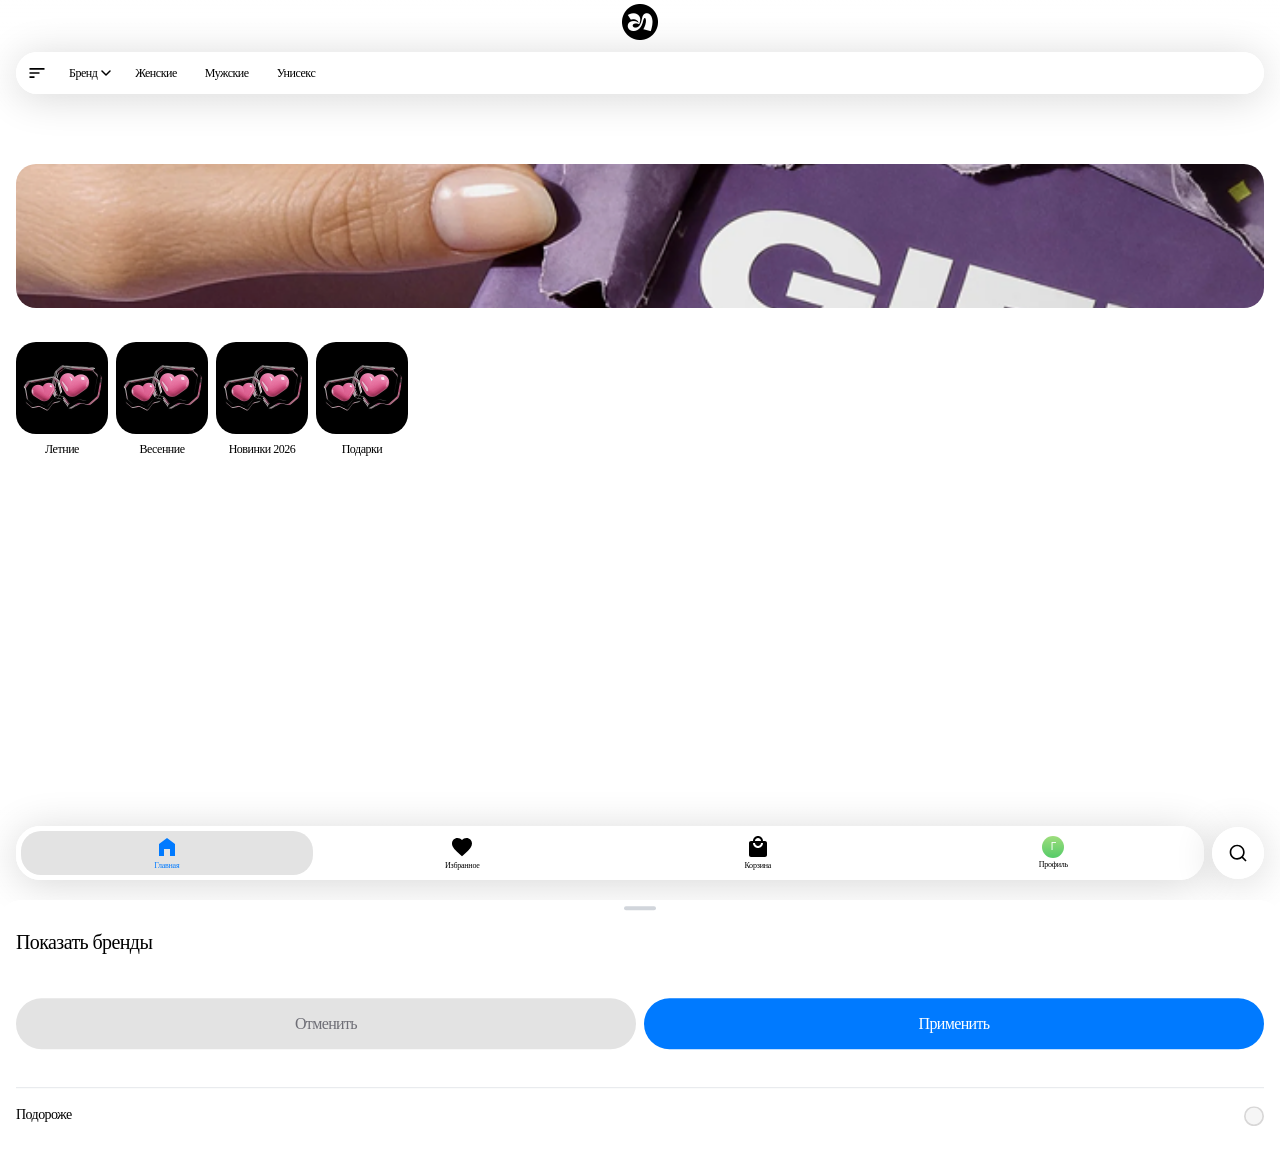
==== commit c91273f5: "Update index.html" ====
--- a/index.html
+++ b/index.html
@@ -4,11 +4,59 @@
     <meta charset="UTF-8">
     <meta name="viewport" content="width=device-width, initial-scale=1.0, maximum-scale=1.0, user-scalable=no">
     <title>Ароматная Публика</title>
-    <link rel="preconnect" href="https://fonts.googleapis.com">
-    <link rel="preconnect" href="https://fonts.gstatic.com" crossorigin>
-    <link href="https://fonts.googleapis.com/css2?family=Roboto:ital,wght@0,100..900;1,100..900&display=swap" rel="stylesheet">
-    <script src="https://telegram.org/js/telegram-web-app.js"></script>
+<script src="https://telegram.org/js/telegram-web-app.js"></script>
     <style>
+        /* ===== SF Pro Text ===== */
+        @font-face { font-family: "SF Pro Text"; src: url('fonts/SF-Pro-Text-Ultralight.otf') format('opentype'); font-weight: 100; font-style: normal; font-display: swap; }
+        @font-face { font-family: "SF Pro Text"; src: url('fonts/SF-Pro-Text-UltralightItalic.otf') format('opentype'); font-weight: 100; font-style: italic; font-display: swap; }
+        @font-face { font-family: "SF Pro Text"; src: url('fonts/SF-Pro-Text-Thin.otf') format('opentype'); font-weight: 200; font-style: normal; font-display: swap; }
+        @font-face { font-family: "SF Pro Text"; src: url('fonts/SF-Pro-Text-ThinItalic.otf') format('opentype'); font-weight: 200; font-style: italic; font-display: swap; }
+        @font-face { font-family: "SF Pro Text"; src: url('fonts/SF-Pro-Text-Light.otf') format('opentype'); font-weight: 300; font-style: normal; font-display: swap; }
+        @font-face { font-family: "SF Pro Text"; src: url('fonts/SF-Pro-Text-LightItalic.otf') format('opentype'); font-weight: 300; font-style: italic; font-display: swap; }
+        @font-face { font-family: "SF Pro Text"; src: url('fonts/SF-Pro-Text-Regular.otf') format('opentype'); font-weight: 400; font-style: normal; font-display: swap; }
+        @font-face { font-family: "SF Pro Text"; src: url('fonts/SF-Pro-Text-RegularItalic.otf') format('opentype'); font-weight: 400; font-style: italic; font-display: swap; }
+        @font-face { font-family: "SF Pro Text"; src: url('fonts/SF-Pro-Text-Medium.otf') format('opentype'); font-weight: 500; font-style: normal; font-display: swap; }
+        @font-face { font-family: "SF Pro Text"; src: url('fonts/SF-Pro-Text-MediumItalic.otf') format('opentype'); font-weight: 500; font-style: italic; font-display: swap; }
+        @font-face { font-family: "SF Pro Text"; src: url('fonts/SF-Pro-Text-Semibold.otf') format('opentype'); font-weight: 600; font-style: normal; font-display: swap; }
+        @font-face { font-family: "SF Pro Text"; src: url('fonts/SF-Pro-Text-SemiboldItalic.otf') format('opentype'); font-weight: 600; font-style: italic; font-display: swap; }
+        @font-face { font-family: "SF Pro Text"; src: url('fonts/SF-Pro-Text-Bold.otf') format('opentype'); font-weight: 700; font-style: normal; font-display: swap; }
+        @font-face { font-family: "SF Pro Text"; src: url('fonts/SF-Pro-Text-BoldItalic.otf') format('opentype'); font-weight: 700; font-style: italic; font-display: swap; }
+        @font-face { font-family: "SF Pro Text"; src: url('fonts/SF-Pro-Text-Heavy.otf') format('opentype'); font-weight: 800; font-style: normal; font-display: swap; }
+        @font-face { font-family: "SF Pro Text"; src: url('fonts/SF-Pro-Text-HeavyItalic.otf') format('opentype'); font-weight: 800; font-style: italic; font-display: swap; }
+        @font-face { font-family: "SF Pro Text"; src: url('fonts/SF-Pro-Text-Black.otf') format('opentype'); font-weight: 900; font-style: normal; font-display: swap; }
+        @font-face { font-family: "SF Pro Text"; src: url('fonts/SF-Pro-Text-BlackItalic.otf') format('opentype'); font-weight: 900; font-style: italic; font-display: swap; }
+
+        /* ===== SF Pro Display ===== */
+        @font-face { font-family: "SF Pro Display"; src: url('fonts/SF-Pro-Display-Ultralight.otf') format('opentype'); font-weight: 100; font-style: normal; font-display: swap; }
+        @font-face { font-family: "SF Pro Display"; src: url('fonts/SF-Pro-Display-UltralightItalic.otf') format('opentype'); font-weight: 100; font-style: italic; font-display: swap; }
+        @font-face { font-family: "SF Pro Display"; src: url('fonts/SF-Pro-Display-Thin.otf') format('opentype'); font-weight: 200; font-style: normal; font-display: swap; }
+        @font-face { font-family: "SF Pro Display"; src: url('fonts/SF-Pro-Display-ThinItalic.otf') format('opentype'); font-weight: 200; font-style: italic; font-display: swap; }
+        @font-face { font-family: "SF Pro Display"; src: url('fonts/SF-Pro-Display-Light.otf') format('opentype'); font-weight: 300; font-style: normal; font-display: swap; }
+        @font-face { font-family: "SF Pro Display"; src: url('fonts/SF-Pro-Display-LightItalic.otf') format('opentype'); font-weight: 300; font-style: italic; font-display: swap; }
+        @font-face { font-family: "SF Pro Display"; src: url('fonts/SF-Pro-Display-Regular.otf') format('opentype'); font-weight: 400; font-style: normal; font-display: swap; }
+        @font-face { font-family: "SF Pro Display"; src: url('fonts/SF-Pro-Display-RegularItalic.otf') format('opentype'); font-weight: 400; font-style: italic; font-display: swap; }
+        @font-face { font-family: "SF Pro Display"; src: url('fonts/SF-Pro-Display-Medium.otf') format('opentype'); font-weight: 500; font-style: normal; font-display: swap; }
+        @font-face { font-family: "SF Pro Display"; src: url('fonts/SF-Pro-Display-MediumItalic.otf') format('opentype'); font-weight: 500; font-style: italic; font-display: swap; }
+        @font-face { font-family: "SF Pro Display"; src: url('fonts/SF-Pro-Display-Semibold.otf') format('opentype'); font-weight: 600; font-style: normal; font-display: swap; }
+        @font-face { font-family: "SF Pro Display"; src: url('fonts/SF-Pro-Display-SemiboldItalic.otf') format('opentype'); font-weight: 600; font-style: italic; font-display: swap; }
+        @font-face { font-family: "SF Pro Display"; src: url('fonts/SF-Pro-Display-Bold.otf') format('opentype'); font-weight: 700; font-style: normal; font-display: swap; }
+        @font-face { font-family: "SF Pro Display"; src: url('fonts/SF-Pro-Display-BoldItalic.otf') format('opentype'); font-weight: 700; font-style: italic; font-display: swap; }
+        @font-face { font-family: "SF Pro Display"; src: url('fonts/SF-Pro-Display-Heavy.otf') format('opentype'); font-weight: 800; font-style: normal; font-display: swap; }
+        @font-face { font-family: "SF Pro Display"; src: url('fonts/SF-Pro-Display-HeavyItalic.otf') format('opentype'); font-weight: 800; font-style: italic; font-display: swap; }
+        @font-face { font-family: "SF Pro Display"; src: url('fonts/SF-Pro-Display-Black.otf') format('opentype'); font-weight: 900; font-style: normal; font-display: swap; }
+        @font-face { font-family: "SF Pro Display"; src: url('fonts/SF-Pro-Display-BlackItalic.otf') format('opentype'); font-weight: 900; font-style: italic; font-display: swap; }
+
+        /* ===== SF Pro Rounded ===== */
+        @font-face { font-family: "SF Pro Rounded"; src: url('fonts/SF-Pro-Rounded-Ultralight.otf') format('opentype'); font-weight: 100; font-style: normal; font-display: swap; }
+        @font-face { font-family: "SF Pro Rounded"; src: url('fonts/SF-Pro-Rounded-Thin.otf') format('opentype'); font-weight: 200; font-style: normal; font-display: swap; }
+        @font-face { font-family: "SF Pro Rounded"; src: url('fonts/SF-Pro-Rounded-Light.otf') format('opentype'); font-weight: 300; font-style: normal; font-display: swap; }
+        @font-face { font-family: "SF Pro Rounded"; src: url('fonts/SF-Pro-Rounded-Regular.otf') format('opentype'); font-weight: 400; font-style: normal; font-display: swap; }
+        @font-face { font-family: "SF Pro Rounded"; src: url('fonts/SF-Pro-Rounded-Medium.otf') format('opentype'); font-weight: 500; font-style: normal; font-display: swap; }
+        @font-face { font-family: "SF Pro Rounded"; src: url('fonts/SF-Pro-Rounded-Semibold.otf') format('opentype'); font-weight: 600; font-style: normal; font-display: swap; }
+        @font-face { font-family: "SF Pro Rounded"; src: url('fonts/SF-Pro-Rounded-Bold.otf') format('opentype'); font-weight: 700; font-style: normal; font-display: swap; }
+        @font-face { font-family: "SF Pro Rounded"; src: url('fonts/SF-Pro-Rounded-Heavy.otf') format('opentype'); font-weight: 800; font-style: normal; font-display: swap; }
+        @font-face { font-family: "SF Pro Rounded"; src: url('fonts/SF-Pro-Rounded-Black.otf') format('opentype'); font-weight: 900; font-style: normal; font-display: swap; }
+
         * {
             margin: 0;
             padding: 0;
@@ -33,11 +81,18 @@
             --content-top-main: 148px;
         }
 
+        html {
+            -webkit-text-size-adjust: 100%;
+            text-size-adjust: 100%;
+            font-kerning: normal;
+        }
+
         body {
-            font-family: "SF Pro Text", "SF Pro Display", -apple-system, BlinkMacSystemFont, "Segoe UI", "Noto Sans", "Helvetica Neue", Arial, sans-serif;
+            font-family: "SF Pro Text", "SF Pro Display", sans-serif;
             background: #fff;
             color: #000;
             overflow-x: hidden;
+            font-synthesis: none;
             -webkit-font-smoothing: antialiased;
         }
 
@@ -52,19 +107,19 @@
 
         body.platform-ios,
         body.platform-macos {
-            font-family: "SF Pro Text", "SF Pro Display", -apple-system, BlinkMacSystemFont, "Helvetica Neue", Arial, sans-serif;
+            font-family: "SF Pro Text", "SF Pro Display", sans-serif;
         }
 
         body.platform-android {
-            font-family: "Roboto", "Noto Sans", "Helvetica Neue", Arial, sans-serif;
+            font-family: "SF Pro Text", "SF Pro Display", sans-serif;
         }
 
         body.platform-windows {
-            font-family: "Segoe UI", "Noto Sans", "Helvetica Neue", Arial, sans-serif;
+            font-family: "SF Pro Text", "SF Pro Display", sans-serif;
         }
 
         body.platform-linux {
-            font-family: "Noto Sans", "DejaVu Sans", "Liberation Sans", "Helvetica Neue", Arial, sans-serif;
+            font-family: "SF Pro Text", "SF Pro Display", sans-serif;
         }
 
         /* ===== Navigation Bar (fixed top) - DESIGNER STYLE ===== */
@@ -131,12 +186,12 @@
             border-radius: 36px;
             border: none;
             background: transparent;
-            font-family: inherit;
+            font-family: "SF Pro Text";
             font-style: normal;
             font-size: 12px;
             font-weight: 510;
-            letter-spacing: -0.48px;
-            line-height: 120%;
+            line-height: 14.4px;
+            letter-spacing: -0.04em;
             color: #000;
             cursor: pointer;
             white-space: nowrap;
@@ -208,11 +263,12 @@
         }
 
         .sort-sheet-title {
+            font-family: "SF Pro Text";
             font-size: 20px;
             font-weight: 510;
             font-style: normal;
-            line-height: 120%;
-            letter-spacing: -0.6px;
+            line-height: 24px;
+            letter-spacing: -0.03em;
             margin-bottom: 20px;
         }
 
@@ -223,11 +279,12 @@
             padding: 18px 0;
             border-bottom: 1px solid #E5E7EB;
             cursor: pointer;
+            font-family: "SF Pro Text";
             font-size: 14px;
             font-weight: 400;
             font-style: normal;
-            line-height: 120%;
-            letter-spacing: -0.56px;
+            line-height: 16.8px;
+            letter-spacing: -0.04em;
             color: #000;
         }
 
@@ -264,14 +321,14 @@
             border-radius: 51px;
             border: none;
             background: #E3E3E3;
+            font-family: "SF Pro Text";
             font-size: 16px;
             font-weight: 510;
             font-style: normal;
-            letter-spacing: -0.64px;
-            line-height: 120%;
+            line-height: 19.2px;
+            letter-spacing: -0.04em;
             color: #6E6E76;
             cursor: pointer;
-            font-family: inherit;
         }
 
         .sort-btn-apply {
@@ -280,14 +337,14 @@
             border-radius: 51px;
             border: none;
             background: #007AFF;
+            font-family: "SF Pro Text";
             font-size: 16px;
             font-weight: 510;
             font-style: normal;
-            letter-spacing: -0.64px;
-            line-height: 120%;
+            line-height: 19.2px;
+            letter-spacing: -0.04em;
             color: #fff;
             cursor: pointer;
-            font-family: inherit;
         }
 
         /* Sort button active state (gray circle background) */
@@ -364,11 +421,12 @@
             padding: 18px 0;
             border-bottom: 1px solid #E5E7EB;
             cursor: pointer;
+            font-family: "SF Pro Text";
             font-size: 14px;
             font-weight: 400;
             font-style: normal;
-            line-height: 120%;
-            letter-spacing: -0.56px;
+            line-height: 16.8px;
+            letter-spacing: -0.04em;
             color: #000;
         }
 
@@ -520,13 +578,14 @@
         }
 
         .collection-name {
+            font-family: "SF Pro Text";
             font-style: normal;
             font-size: 12px;
             font-weight: 510;
-            letter-spacing: -0.48px;
+            line-height: 14.4px;
+            letter-spacing: -0.04em;
             text-align: center;
             color: #000;
-            line-height: 1.2;
             width: 100%;
             overflow: hidden;
             text-overflow: ellipsis;
@@ -682,30 +741,33 @@
         }
 
         .card-price {
+            font-family: "SF Pro Text";
             font-style: normal;
             font-size: 14px;
             font-weight: 590;
-            letter-spacing: -0.56px;
-            line-height: 1.2;
+            line-height: 16.8px;
+            letter-spacing: -0.04em;
             color: #000;
         }
 
         .card-old-price {
+            font-family: "SF Pro Text";
             font-style: normal;
             font-size: 12px;
             font-weight: 400;
-            letter-spacing: -0.48px;
-            line-height: 1.2;
+            line-height: 14.4px;
+            letter-spacing: -0.04em;
             color: #909096;
             text-decoration: line-through;
         }
 
         .card-name {
+            font-family: "SF Pro Text";
             font-style: normal;
             font-size: 14px;
             font-weight: 400;
-            letter-spacing: -0.56px;
-            line-height: 1.2;
+            line-height: 16.8px;
+            letter-spacing: -0.04em;
             color: #000;
             display: -webkit-box;
             -webkit-line-clamp: 2;
@@ -762,8 +824,8 @@
         }
 
         .tab-icon {
-            width: 20px;
-            height: 20px;
+            width: 24px;
+            height: 24px;
             display: flex;
             align-items: center;
             justify-content: center;
@@ -771,11 +833,12 @@
         }
 
         .tab-label {
+            font-family: "SF Pro Text";
             font-style: normal;
             font-size: 8px;
             font-weight: 400;
-            letter-spacing: -0.24px;
-            line-height: 1.2;
+            line-height: 9.6px;
+            letter-spacing: -0.03em;
             color: #000;
             text-align: center;
         }
@@ -880,12 +943,24 @@
             margin-bottom: 4px;
         }
 
-        .search-section-title,
+        .search-section-title {
+            font-family: "SF Pro Text";
+            font-size: 16px;
+            font-weight: 590;
+            font-style: normal;
+            line-height: 19.2px;
+            letter-spacing: -0.04em;
+            color: #B9B9BF;
+            margin-bottom: 4px;
+        }
+
         .search-results-title {
-            font-size: 17px;
-            font-weight: 600;
-            letter-spacing: -0.34px;
-            line-height: 1.2;
+            font-family: "SF Pro Text";
+            font-size: 20px;
+            font-weight: 590;
+            font-style: normal;
+            line-height: 24px;
+            letter-spacing: -0.03em;
             color: #B9B9BF;
             margin-bottom: 4px;
         }
@@ -919,10 +994,12 @@
             background: transparent;
             padding: 14px 0;
             text-align: left;
-            font-size: 16px;
+            font-family: "SF Pro Text";
+            font-size: 14px;
             font-weight: 400;
-            letter-spacing: -0.32px;
-            line-height: 1.2;
+            font-style: normal;
+            line-height: 16.8px;
+            letter-spacing: -0.04em;
             color: #000;
             cursor: pointer;
         }
@@ -988,10 +1065,12 @@
             border: none;
             background: transparent;
             outline: none;
-            font-family: inherit;
+            font-family: "SF Pro Text";
             font-size: 16px;
             font-weight: 400;
-            letter-spacing: -0.32px;
+            font-style: normal;
+            line-height: 19.2px;
+            letter-spacing: -0.04em;
             color: #2C2C31;
             caret-color: #007AFF;
         }
@@ -1066,10 +1145,11 @@
         #profileOrdersView > .page-title,
         #profileOrderDetailView > .page-title,
         #profileViewedView > .page-title {
+            font-family: "SF Pro Text";
             font-style: normal;
             font-size: 20px;
             font-weight: 590;
-            line-height: 120%;
+            line-height: 24px;
             letter-spacing: -0.03em;
         }
 
@@ -1111,7 +1191,7 @@
         }
 
         .modal-content {
-            padding-bottom: calc(68px + max(12px, env(safe-area-inset-bottom, 12px)));
+            padding-bottom: calc(64px + max(32px, env(safe-area-inset-bottom, 32px)));
             padding-top: calc(var(--sys-safe-top, env(safe-area-inset-top, 0px)) + var(--tg-header-height, 44px));
         }
 
@@ -1188,7 +1268,7 @@
         body.viewer-mode .tab-bar-wrap { display: none !important; }
         body.viewer-mode .detail-bottom-bar { display: none !important; }
         body.viewer-mode .nav-actions-right { display: none !important; }
-        body.viewer-mode .nav-back-btn { display: flex !important; }
+        body.viewer-mode .nav-back-btn { display: none !important; }
         body.viewer-mode .nav-close-btn { display: none !important; }
         body.viewer-mode .nav-bar {
             background: rgba(255,255,255,0.95);
@@ -1228,6 +1308,18 @@
             margin-top: 16px;
         }
 
+        .detail-gallery::before {
+            content: "";
+            position: absolute;
+            left: 0;
+            top: 0;
+            bottom: 0;
+            width: 16px;
+            background: #fff;
+            pointer-events: none;
+            z-index: 2;
+        }
+
         .detail-images {
             display: flex;
             gap: 8px;
@@ -1235,6 +1327,9 @@
             overflow-x: auto;
             scrollbar-width: none;
             -webkit-overflow-scrolling: touch;
+            scroll-snap-type: x mandatory;
+            scroll-padding-left: 16px;
+            scroll-behavior: smooth;
         }
 
         .detail-images::after {
@@ -1261,6 +1356,8 @@
             flex-shrink: 0;
             width: 314px;
             height: 410px;
+            scroll-snap-align: start;
+            scroll-snap-stop: always;
         }
 
         .detail-image {
@@ -1385,21 +1482,52 @@
 
         /* Detail brand + title */
         .detail-brand-line {
+            display: flex;
+            align-items: center;
+            flex-wrap: nowrap;
+            gap: 0;
             padding: 16px 16px 0;
-            font-size: 15px;
-            font-weight: 400;
             color: #000;
-            letter-spacing: -0.3px;
+            line-height: 24px;
         }
 
         .detail-brand-line .brand-name {
-            font-weight: 600;
+            font-family: "SF Pro Text";
+            font-size: 20px;
+            font-weight: 590;
+            font-style: normal;
+            line-height: 24px;
+            letter-spacing: -0.03em;
             text-transform: uppercase;
+            flex-shrink: 0;
+            white-space: nowrap;
         }
 
         .detail-brand-line .brand-sep {
-            color: #909096;
-            margin: 0 4px;
+            display: inline-flex;
+            align-items: center;
+            justify-content: center;
+            margin: 0;
+            flex-shrink: 0;
+        }
+
+        .detail-brand-line .brand-sep img {
+            width: 16px;
+            height: 16px;
+            filter: brightness(0);
+        }
+
+        .detail-brand-line .detail-product-title {
+            font-family: "SF Pro Text";
+            font-size: 20px;
+            font-weight: 510;
+            font-style: normal;
+            line-height: 24px;
+            letter-spacing: -0.03em;
+            min-width: 0;
+            overflow: hidden;
+            text-overflow: ellipsis;
+            white-space: nowrap;
         }
 
         /* Detail price */
@@ -1411,15 +1539,23 @@
         }
 
         .detail-price {
-            font-size: 22px;
-            font-weight: 700;
-            color: #000;
-            letter-spacing: -0.5px;
+            font-family: "SF Pro Text";
+            font-size: 20px;
+            font-weight: 590;
+            font-style: normal;
+            line-height: 24px;
+            letter-spacing: -0.03em;
+            color: #000000;
         }
 
         .detail-old-price {
-            font-size: 16px;
-            color: #909096;
+            font-family: "SF Pro Text";
+            font-size: 14px;
+            font-weight: 400;
+            font-style: normal;
+            line-height: 16.8px;
+            letter-spacing: -0.04em;
+            color: #6E6E76;
             text-decoration: line-through;
         }
 
@@ -1428,32 +1564,38 @@
             margin: 16px 16px 0;
             background: #F6F6F6;
             border-radius: 16px;
-            padding: 20px;
+            padding: 16px;
         }
 
         .detail-desc-card h3 {
+            font-family: "SF Pro Text";
             font-size: 18px;
             font-weight: 590;
             font-style: normal;
-            line-height: 120%;
-            letter-spacing: -0.72px;
+            line-height: 21.6px;
+            letter-spacing: -0.04em;
             margin-bottom: 12px;
             color: #000;
         }
 
         .detail-desc-text {
+            font-family: "SF Pro Text";
             font-size: 14px;
             font-weight: 400;
             font-style: normal;
-            line-height: 120%;
-            letter-spacing: -0.56px;
-            color: #3C3C43;
+            line-height: 16.8px;
+            letter-spacing: -0.04em;
+            font-kerning: normal;
+            font-feature-settings: "kern" 1;
+            text-rendering: geometricPrecision;
+            color: #000000;
+        }
+
+        .detail-desc-text.collapsed {
+            display: -webkit-box;
+            -webkit-line-clamp: 8;
+            -webkit-box-orient: vertical;
             overflow: hidden;
-            transition: max-height 0.3s ease;
-        }
-
-        .detail-desc-text.collapsed {
-            max-height: calc(8 * 1.2em);
         }
 
         .detail-desc-toggle {
@@ -1461,17 +1603,17 @@
             align-items: center;
             gap: 4px;
             margin-top: 8px;
+            font-family: "SF Pro Text";
             font-size: 14px;
             font-weight: 400;
             font-style: normal;
-            line-height: 120%;
-            letter-spacing: -0.56px;
+            line-height: 16.8px;
+            letter-spacing: -0.04em;
             color: #909096;
             cursor: pointer;
             background: none;
             border: none;
             padding: 0;
-            font-family: inherit;
         }
 
         .detail-desc-toggle svg {
@@ -1491,11 +1633,12 @@
         }
 
         .detail-specs-card h3 {
+            font-family: "SF Pro Text";
             font-size: 18px;
             font-weight: 590;
             font-style: normal;
-            line-height: 120%;
-            letter-spacing: -0.72px;
+            line-height: 21.6px;
+            letter-spacing: -0.04em;
             margin-bottom: 16px;
             color: #000;
         }
@@ -1519,21 +1662,23 @@
         }
 
         .spec-label {
+            font-family: "SF Pro Text";
             font-size: 14px;
             font-weight: 400;
             font-style: normal;
-            line-height: 120%;
-            letter-spacing: -0.56px;
+            line-height: 16.8px;
+            letter-spacing: -0.04em;
             color: #909096;
             flex-shrink: 0;
         }
 
         .spec-value {
+            font-family: "SF Pro Text";
             font-size: 14px;
             font-weight: 400;
             font-style: normal;
-            line-height: 120%;
-            letter-spacing: -0.56px;
+            line-height: 16.8px;
+            letter-spacing: -0.04em;
             color: #000;
             text-align: left;
         }
@@ -1560,11 +1705,13 @@
             border: none;
             background: #007AFF;
             color: #fff;
-            font-family: inherit;
+            font-family: "SF Pro Text";
             font-size: 16px;
             font-weight: 510;
             cursor: pointer;
-            letter-spacing: -0.64px;
+            font-style: normal;
+            line-height: 19.2px;
+            letter-spacing: -0.04em;
         }
 
         .detail-qty-controls {
@@ -1607,14 +1754,17 @@
             border: none;
             background: #007AFF;
             color: #fff;
-            font-family: inherit;
+            font-family: "SF Pro Text";
             font-size: 16px;
-            font-weight: 600;
+            font-weight: 510;
+            font-style: normal;
+            line-height: 19.2px;
             cursor: pointer;
-            letter-spacing: -0.3px;
+            letter-spacing: -0.04em;
         }
 
         /* Image viewer fullscreen */
+
         .image-viewer {
             display: none;
             position: fixed;
@@ -1632,18 +1782,21 @@
         }
 
         .image-viewer-main {
-            flex: 1;
+            flex: none;
             position: relative;
             overflow: hidden;
+            box-sizing: border-box;
+            height: calc(489px + var(--sys-safe-top, env(safe-area-inset-top, 0px)) + var(--tg-header-height, 44px) + 48px);
             padding-top: calc(var(--sys-safe-top, env(safe-area-inset-top, 0px)) + var(--tg-header-height, 44px) + 48px);
             touch-action: pan-y;
-            background: #F5F5F5;
+            background: #fff;
         }
 
         .viewer-track {
-            height: 100%;
+            height: 489px;
             display: flex;
             will-change: transform;
+            background: #F3F3F3;
         }
 
         .viewer-slide {
@@ -1652,7 +1805,7 @@
             display: flex;
             align-items: center;
             justify-content: center;
-            padding: 0 16px;
+            padding: 16px;
             box-sizing: border-box;
         }
 
@@ -1667,10 +1820,10 @@
         .image-viewer-thumbs {
             display: flex;
             align-items: center;
-            gap: 10px;
+            gap: 8px;
             height: 185px;
             box-sizing: border-box;
-            padding: 24px 16px;
+            padding: 32px 0 50px 16px;
             overflow-x: auto;
             scrollbar-width: none;
             background: #fff;
@@ -1679,19 +1832,20 @@
         .image-viewer-thumbs::-webkit-scrollbar { display: none; }
 
         .viewer-thumb {
-            width: 52px;
-            height: 72px;
-            border-radius: 10px;
+            width: 51px;
+            height: 66px;
+            border-radius: 8px;
             overflow: hidden;
             flex-shrink: 0;
             cursor: pointer;
             border: none;
-            background: #F5F5F5;
-            transition: transform 0.2s ease;
+            background: #F3F3F3;
+            transition: width 0.2s ease, height 0.2s ease;
         }
 
         .viewer-thumb.active {
-            transform: scale(1.24);
+            width: 79px;
+            height: 103px;
         }
 
         .viewer-thumb img {
@@ -1776,7 +1930,8 @@
         .cart-head-btn img {
             width: 20px;
             height: 20px;
-            opacity: 0.45;
+            opacity: 1;
+            filter: brightness(0) saturate(100%) invert(73%) sepia(0%) saturate(0%) hue-rotate(184deg) brightness(92%) contrast(86%);
         }
 
         .cart-head-btn svg {
@@ -1973,8 +2128,44 @@
             object-fit: contain;
         }
 
-        #emptyFavorites .cart-empty-icon img {
-            filter: brightness(0);
+        #emptyFavorites,
+        #emptyCart {
+            padding-top: 96px;
+        }
+
+        #emptyFavorites .cart-empty-icon,
+        #emptyCart .cart-empty-icon {
+            width: 72px;
+            height: 72px;
+            margin: 0 auto 20px;
+            opacity: 1;
+        }
+
+        #emptyFavorites .cart-empty-icon img,
+        #emptyCart .cart-empty-icon img {
+            width: 72px;
+            height: 72px;
+            filter: brightness(0) invert(1) brightness(0.89);
+        }
+
+        #emptyFavorites .cart-empty-text,
+        #emptyCart .cart-empty-text {
+            font-size: 16px;
+            font-weight: 400;
+            line-height: 1.2;
+            letter-spacing: -0.64px;
+            color: #909096;
+        }
+
+        #emptyFavorites .cart-empty-btn,
+        #emptyCart .cart-empty-btn {
+            margin-top: 20px;
+            background: #E3E3E3;
+            color: #6E6E76;
+            font-size: 14px;
+            font-weight: 510;
+            line-height: 1.2;
+            letter-spacing: -0.56px;
         }
 
         .cart-empty-text {
@@ -2009,20 +2200,26 @@
         }
 
         .cart-offer-title {
-            font-size: 17px;
-            font-weight: 700;
-            letter-spacing: -0.34px;
-            line-height: 1.1;
-            color: #1A1A1D;
+            font-family: "SF Pro Text";
+            font-size: 16px;
+            font-weight: 590;
+            font-style: normal;
+            line-height: 19.2px;
+            letter-spacing: -0.04em;
+            color: #000000;
+            text-align: center;
         }
 
         .cart-offer-desc {
             margin-top: 8px;
-            font-size: 15px;
+            font-family: "SF Pro Text";
+            font-size: 14px;
             font-weight: 400;
-            letter-spacing: -0.28px;
-            line-height: 1.22;
-            color: #8E8E95;
+            font-style: normal;
+            line-height: 16.8px;
+            letter-spacing: -0.04em;
+            color: #909096;
+            text-align: center;
         }
 
         .cart-offer-btn {
@@ -2033,10 +2230,12 @@
             border: none;
             background: linear-gradient(90deg, #B252FF 0%, #F09919 100%);
             color: #fff;
-            font-family: inherit;
-            font-size: 17px;
-            font-weight: 590;
-            letter-spacing: -0.34px;
+            font-family: "SF Pro Text";
+            font-size: 14px;
+            font-weight: 510;
+            font-style: normal;
+            line-height: 16.8px;
+            letter-spacing: -0.04em;
             cursor: pointer;
         }
 
@@ -2052,7 +2251,12 @@
             display: flex;
             align-items: center;
             justify-content: space-between;
-            font-family: inherit;
+            font-family: "SF Pro Text";
+            font-size: 16px;
+            font-weight: 510;
+            font-style: normal;
+            line-height: 19.2px;
+            letter-spacing: -0.04em;
             cursor: pointer;
             z-index: 1200;
             background: #007AFF;
@@ -2060,8 +2264,8 @@
         }
 
         .cart-bottom-action.disabled {
-            background: #D8D8DB;
-            color: #AFAFB4;
+            background: #E3E3E3;
+            color: #BABABA;
             justify-content: center;
             cursor: default;
         }
@@ -2274,11 +2478,14 @@
         }
 
         .profile-name {
-            font-size: 30px;
-            font-weight: 600;
-            letter-spacing: -0.7px;
-            line-height: 1.1;
+            font-family: "SF Pro Text";
+            font-size: 20px;
+            font-weight: 590;
+            font-style: normal;
+            line-height: 24px;
+            letter-spacing: -0.03em;
             color: #1A1A1D;
+            text-align: center;
         }
 
         .profile-phone {
@@ -2295,10 +2502,13 @@
             border: 1px solid #D6D6DB;
             border-radius: 20px;
             background: transparent;
-            color: #66666F;
-            font-size: 16px;
+            color: #6E6E76;
+            font-family: "SF Pro Text";
+            font-size: 14px;
             font-weight: 510;
-            letter-spacing: -0.35px;
+            font-style: normal;
+            line-height: 16.8px;
+            letter-spacing: -0.04em;
             display: flex;
             align-items: center;
             justify-content: center;
@@ -2307,25 +2517,32 @@
         }
 
         .profile-home-shortcut-icon {
-            width: 18px;
-            height: 18px;
-            border: 1.4px solid #9999A1;
-            border-radius: 50%;
+            width: 20px;
+            height: 20px;
             display: inline-flex;
             align-items: center;
             justify-content: center;
-            font-size: 12px;
-            font-weight: 600;
-            line-height: 1;
+            flex-shrink: 0;
+        }
+
+        .profile-home-shortcut-icon::before {
+            content: "";
+            width: 20px;
+            height: 20px;
+            background: #6E6E76;
+            mask: url('icon/add_circle_outline.svg') center / 20px 20px no-repeat;
+            -webkit-mask: url('icon/add_circle_outline.svg') center / 20px 20px no-repeat;
         }
 
         .profile-home-shortcut-note {
             margin: 8px 10px 18px;
-            font-size: 14px;
+            font-family: "SF Pro Text";
+            font-size: 12px;
             font-weight: 400;
-            letter-spacing: -0.15px;
-            line-height: 1.25;
-            color: #9D9DA5;
+            font-style: normal;
+            line-height: 14.4px;
+            letter-spacing: -0.04em;
+            color: #909096;
             text-align: center;
         }
 
@@ -2346,12 +2563,12 @@
             padding: 14px 14px;
             color: #222328;
             cursor: pointer;
-            font-family: inherit;
+            font-family: "SF Pro Text";
             font-style: normal;
             font-size: 16px;
             font-weight: 400;
-            line-height: 120%;
-            letter-spacing: -0.64px;
+            line-height: 19.2px;
+            letter-spacing: -0.04em;
             text-align: left;
         }
 
@@ -2366,19 +2583,53 @@
             display: inline-flex;
             align-items: center;
             justify-content: center;
-            color: #fff;
-            font-size: 16px;
-            font-weight: 700;
             flex-shrink: 0;
-        }
-
-        .profile-menu-icon.orders { background: #FF2D55; }
-        .profile-menu-icon.viewed { background: #0A84FF; }
-        .profile-menu-icon.support { background: #34C759; }
-        .profile-menu-icon.loyalty { background: #FF9F0A; }
-        .profile-menu-icon.invite { background: #32ADE6; }
-        .profile-menu-icon.rules { background: #B0B0B5; }
-        .profile-menu-icon.policy { background: #AEAEB2; }
+            position: relative;
+        }
+
+        .profile-menu-icon::before {
+            content: "";
+            width: 20px;
+            height: 20px;
+            background: #FFFFFF;
+            mask: var(--profile-menu-icon) center / 20px 20px no-repeat;
+            -webkit-mask: var(--profile-menu-icon) center / 20px 20px no-repeat;
+        }
+
+        .profile-menu-icon.orders {
+            background: #FF004F;
+            --profile-menu-icon: url('icon/folder.svg');
+        }
+
+        .profile-menu-icon.viewed {
+            background: #007CFF;
+            --profile-menu-icon: url('icon/visibility.svg');
+        }
+
+        .profile-menu-icon.support {
+            background: #00C948;
+            --profile-menu-icon: url('icon/message.svg');
+        }
+
+        .profile-menu-icon.loyalty {
+            background: #FF8D00;
+            --profile-menu-icon: url('icon/local_offer.svg');
+        }
+
+        .profile-menu-icon.invite {
+            background: #00ADDF;
+            --profile-menu-icon: url('icon/person.svg');
+        }
+
+        .profile-menu-icon.rules {
+            background: #BABABA;
+            --profile-menu-icon: url('icon/info.svg');
+        }
+
+        .profile-menu-icon.policy {
+            background: #BABABA;
+            --profile-menu-icon: url('icon/security.svg');
+        }
 
         .profile-menu-chevron {
             margin-left: auto;
@@ -3014,9 +3265,8 @@
             </div>
             <div class="search-input-wrap">
                 <div class="search-input-shell">
-                    <svg width="20" height="20" viewBox="0 0 20 20" fill="none">
-                        <circle cx="8.5" cy="8.5" r="6" stroke="#A8A8AE" stroke-width="1.5"/>
-                        <path d="M13 13L17.5 17.5" stroke="#A8A8AE" stroke-width="1.5" stroke-linecap="round"/>
+                    <svg width="20" height="20" viewBox="0 0 20 20" fill="none" xmlns="http://www.w3.org/2000/svg">
+                        <path d="M15.0262 13.8474L18.5951 17.4163L17.4166 18.5948L13.8477 15.0259C12.5644 16.0526 10.937 16.6667 9.16699 16.6667C5.02699 16.6667 1.66699 13.3067 1.66699 9.16675C1.66699 5.02675 5.02699 1.66675 9.16699 1.66675C13.307 1.66675 16.667 5.02675 16.667 9.16675C16.667 10.9367 16.0528 12.5642 15.0262 13.8474ZM13.3542 13.2291C14.3732 12.1789 15.0003 10.7464 15.0003 9.16675C15.0003 5.94383 12.3899 3.33341 9.16699 3.33341C5.94408 3.33341 3.33366 5.94383 3.33366 9.16675C3.33366 12.3897 5.94408 15.0001 9.16699 15.0001C10.7467 15.0001 12.1792 14.373 13.2293 13.354L13.3542 13.2291Z" fill="#A8A8AE"/>
                     </svg>
                     <input id="searchInput" class="search-input" type="search" placeholder="Поиск" autocomplete="off" autocapitalize="none" spellcheck="false">
                     <button id="searchClearBtn" class="search-clear-btn" onclick="clearSearchQuery()">
@@ -3086,24 +3336,24 @@
             </div>
 
             <button class="profile-home-shortcut-btn" onclick="handleAddToHomeScreen()">
-                <span class="profile-home-shortcut-icon">+</span>
+                <span class="profile-home-shortcut-icon" aria-hidden="true"></span>
                 Добавить на экран «Домой»
             </button>
             <p class="profile-home-shortcut-note">Добавьте иконку магазина на главный экран смартфона, чтобы он всегда был под рукой.</p>
 
             <div class="profile-menu-group">
                 <button class="profile-menu-item" onclick="openProfileOrders()">
-                    <span class="profile-menu-icon orders">O</span>
+                    <span class="profile-menu-icon orders" aria-hidden="true"></span>
                     <span>История заказов</span>
                     <span class="profile-menu-chevron">›</span>
                 </button>
                 <button class="profile-menu-item" onclick="openProfileViewed()">
-                    <span class="profile-menu-icon viewed">V</span>
+                    <span class="profile-menu-icon viewed" aria-hidden="true"></span>
                     <span>Просмотренные товары</span>
                     <span class="profile-menu-chevron">›</span>
                 </button>
                 <button class="profile-menu-item" onclick="showProfilePlaceholder('Поддержка')">
-                    <span class="profile-menu-icon support">S</span>
+                    <span class="profile-menu-icon support" aria-hidden="true"></span>
                     <span>Поддержка</span>
                     <span class="profile-menu-chevron">›</span>
                 </button>
@@ -3111,12 +3361,12 @@
 
             <div class="profile-menu-group">
                 <button class="profile-menu-item" onclick="showProfilePlaceholder('Уровень лояльности')">
-                    <span class="profile-menu-icon loyalty">L</span>
+                    <span class="profile-menu-icon loyalty" aria-hidden="true"></span>
                     <span>Уровень лояльности</span>
                     <span class="profile-menu-chevron">›</span>
                 </button>
                 <button class="profile-menu-item" onclick="showProfilePlaceholder('Пригласить друга')">
-                    <span class="profile-menu-icon invite">I</span>
+                    <span class="profile-menu-icon invite" aria-hidden="true"></span>
                     <span>Пригласить друга</span>
                     <span class="profile-menu-chevron">›</span>
                 </button>
@@ -3124,12 +3374,12 @@
 
             <div class="profile-menu-group">
                 <button class="profile-menu-item" onclick="openProfileDocument('rules')">
-                    <span class="profile-menu-icon rules">R</span>
+                    <span class="profile-menu-icon rules" aria-hidden="true"></span>
                     <span>Условия использования</span>
                     <span class="profile-menu-chevron">›</span>
                 </button>
                 <button class="profile-menu-item" onclick="openProfileDocument('policy')">
-                    <span class="profile-menu-icon policy">P</span>
+                    <span class="profile-menu-icon policy" aria-hidden="true"></span>
                     <span>Политика конфиденциальности</span>
                     <span class="profile-menu-chevron">›</span>
                 </button>
@@ -3246,7 +3496,7 @@
     <div class="tab-bar">
         <button class="tab active" onclick="showPage('main')">
             <div class="tab-icon">
-                <svg width="20" height="20" viewBox="0 0 20 20" fill="none">
+                <svg width="24" height="24" viewBox="0 0 20 20" fill="none">
                     <path d="M10.0002 2.5L3.3335 7.5V17.5H7.50016V11.6667H12.5002V17.5H16.6668V7.5L10.0002 2.5Z" fill="currentColor"/>
                 </svg>
             </div>
@@ -3255,7 +3505,7 @@
 
         <button class="tab" onclick="showPage('favorites')">
             <div class="tab-icon">
-                <svg width="20" height="20" viewBox="0 0 20 20" fill="none">
+                <svg width="24" height="24" viewBox="0 0 20 20" fill="none">
                     <path d="M9.9974 17.7917L8.78906 16.6917C4.4974 12.8 1.66406 10.2333 1.66406 7.08333C1.66406 4.51667 3.68073 2.5 6.2474 2.5C7.6974 2.5 9.08906 3.175 9.9974 4.24167C10.9057 3.175 12.2974 2.5 13.7474 2.5C16.3141 2.5 18.3307 4.51667 18.3307 7.08333C18.3307 10.2333 15.4974 12.8 11.2057 16.7L9.9974 17.7917Z" fill="currentColor"/>
                 </svg>
             </div>
@@ -3265,7 +3515,7 @@
 
         <button class="tab" onclick="showPage('cart')">
             <div class="tab-icon">
-                <svg width="20" height="20" viewBox="0 0 20 20" fill="none">
+                <svg width="24" height="24" viewBox="0 0 20 20" fill="none">
                     <path d="M15.8333 5.00004H14.1667C14.1667 2.70004 12.3 0.833374 10 0.833374C7.7 0.833374 5.83333 2.70004 5.83333 5.00004H4.16667C3.25 5.00004 2.50833 5.75004 2.50833 6.66671L2.5 16.6667C2.5 17.5834 3.25 18.3334 4.16667 18.3334H15.8333C16.75 18.3334 17.5 17.5834 17.5 16.6667V6.66671C17.5 5.75004 16.75 5.00004 15.8333 5.00004ZM10 2.50004C11.3833 2.50004 12.5 3.61671 12.5 5.00004H7.5C7.5 3.61671 8.61667 2.50004 10 2.50004ZM10 10.8334C7.7 10.8334 5.83333 8.96671 5.83333 6.66671H7.5C7.5 8.05004 8.61667 9.16671 10 9.16671C11.3833 9.16671 12.5 8.05004 12.5 6.66671H14.1667C14.1667 8.96671 12.3 10.8334 10 10.8334Z" fill="currentColor"/>
                 </svg>
             </div>
@@ -3282,9 +3532,8 @@
     </div>
 
     <div class="search-btn" onclick="focusSearch()">
-        <svg width="20" height="20" viewBox="0 0 20 20" fill="none">
-            <circle cx="8.5" cy="8.5" r="6" stroke="#000" stroke-width="1.3"/>
-            <path d="M13 13L17.5 17.5" stroke="#000" stroke-width="1.3" stroke-linecap="round"/>
+        <svg width="20" height="20" viewBox="0 0 20 20" fill="none" xmlns="http://www.w3.org/2000/svg">
+            <path d="M15.0262 13.8474L18.5951 17.4163L17.4166 18.5948L13.8477 15.0259C12.5644 16.0526 10.937 16.6667 9.16699 16.6667C5.02699 16.6667 1.66699 13.3067 1.66699 9.16675C1.66699 5.02675 5.02699 1.66675 9.16699 1.66675C13.307 1.66675 16.667 5.02675 16.667 9.16675C16.667 10.9367 16.0528 12.5642 15.0262 13.8474ZM13.3542 13.2291C14.3732 12.1789 15.0003 10.7464 15.0003 9.16675C15.0003 5.94383 12.3899 3.33341 9.16699 3.33341C5.94408 3.33341 3.33366 5.94383 3.33366 9.16675C3.33366 12.3897 5.94408 15.0001 9.16699 15.0001C10.7467 15.0001 12.1792 14.373 13.2293 13.354L13.3542 13.2291Z" fill="black"/>
         </svg>
     </div>
 </div>
@@ -3305,7 +3554,7 @@
 
 <script>
     // API URL
-    const API_URL = 'https://script.google.com/macros/s/AKfycbznwEQk930Y6N37did0gEjKu2QJmPsPBu-_p1uWALSa2lihR2KBcmgKRKRHVRj4ASIhrg/exec';
+    const API_URL = 'https://script.google.com/macros/s/AKfycbyJoGaCV21nOOYHks1S4vLHX-YhqJJb8JDvLcxD1c69vfB5B_cxgHNyxPZvK1M6JT9C/exec';
 
     // Telegram WebApp
     const tg = window.Telegram.WebApp;
@@ -3412,9 +3661,8 @@
         tg.setHeaderColor('#ffffff');
     }
 
-    // State
-    let state = {
-        products: [
+    // Fallback-каталог — используется если API недоступен
+    const FALLBACK_PRODUCTS = [
             {
                 sku: 'p001',
                 title: 'Amouage Guidance',
@@ -3502,7 +3750,11 @@
                 popularity: 6,
                 tags: ['summer']
             }
-        ],
+    ];
+
+    // State
+    let state = {
+        products: [...FALLBACK_PRODUCTS],
         cart: {},
         cartSelection: {},
         cartShareSkus: [],
@@ -3545,6 +3797,22 @@
         deferredInstallPrompt = null;
     });
 
+    // Загрузка каталога из API
+    async function fetchProductsFromAPI() {
+        try {
+            const res = await fetch(API_URL + '?action=products');
+            if (!res.ok) throw new Error('HTTP ' + res.status);
+            const data = await res.json();
+            if (data.success && Array.isArray(data.products) && data.products.length > 0) {
+                state.products = data.products;
+                renderProducts();
+                buildBrandList();
+            }
+        } catch (_) {
+            // Тихо используем fallback — каталог уже загружен из FALLBACK_PRODUCTS
+        }
+    }
+
     // Initialize
     document.addEventListener('DOMContentLoaded', () => {
         renderProducts();
@@ -3559,6 +3827,9 @@
         // Set default sort radio to match state
         updateSortRadio();
         buildBrandList();
+
+        // Загружаем актуальный каталог из API (асинхронно, с fallback)
+        fetchProductsFromAPI();
     });
 
     function attachHorizontalSwipe(element, options = {}) {
@@ -4424,7 +4695,7 @@
                 ${p.volumes.map((v, i) => `<button class="volume-btn ${i===0?'active':''}" onclick="selectVolume(this)">${v}</button>`).join('')}
             </div>` : ''}
             <div class="detail-brand-line">
-                <span class="brand-name">${p.brand}</span><span class="brand-sep">›</span> ${p.title}
+                <span class="brand-name">${p.brand}</span><span class="brand-sep"><img src="icon/chevron_right.svg" alt=""></span><span class="detail-product-title">${p.title}</span>
             </div>
             <div class="detail-price-row">
                 <span class="detail-price">${p.price.toLocaleString()} ₽</span>
@@ -4590,12 +4861,14 @@
 
     function switchViewerImage(index) {
         if (index < 0 || index >= viewerState.images.length) return;
-
-        viewerState.isAnimating = false;
+        if (index === viewerState.realIndex) return;
+        if (viewerState.isAnimating) return;
+
+        viewerState.isAnimating = true;
         viewerState.realIndex = index;
         if (viewerState.images.length > 1) {
             viewerState.virtualIndex = index + 1;
-            setViewerTrackPosition(false);
+            setViewerTrackPosition(true);
         }
         updateViewerThumbs();
     }
@@ -4665,7 +4938,11 @@
 
     function updateViewerThumbs() {
         document.querySelectorAll('.viewer-thumb').forEach((t, i) => {
-            t.classList.toggle('active', i === viewerState.realIndex);
+            const isActive = i === viewerState.realIndex;
+            t.classList.toggle('active', isActive);
+            if (isActive) {
+                t.scrollIntoView({ behavior: 'smooth', block: 'nearest', inline: 'nearest' });
+            }
         });
     }
 
@@ -5014,10 +5291,99 @@
         closeCartSheets();
     }
 
-    function handleCartBottomAction() {
+    async function handleCartBottomAction() {
         const selected = getSelectedCartItems(getCartItemsDetailed());
         if (selected.length === 0) return;
-        tg.showAlert('Оформление выбранных товаров скоро будет доступно');
+
+        const confirmed = await confirmSelectedItemsOrder(selected);
+        if (!confirmed) return;
+
+        await submitOrder(selected);
+    }
+
+    function confirmSelectedItemsOrder(selectedItems) {
+        const itemCount = selectedItems.reduce((sum, item) => sum + item.qty, 0);
+        const total = selectedItems.reduce((sum, item) => sum + ((item.product?.price || 0) * item.qty), 0);
+        const message = `Оформить заказ на ${itemCount} ${getProductWord(itemCount)} на сумму ${formatRub(total)}? После подтверждения магазин закроется, а заказ придет вам в чат с ботом.`;
+
+        if (typeof tg.showPopup === 'function') {
+            return new Promise((resolve) => {
+                tg.showPopup({
+                    title: 'Подтвердите заказ',
+                    message,
+                    buttons: [
+                        { id: 'submit', type: 'default', text: 'Да, заказать' },
+                        { id: 'stay', type: 'cancel', text: 'Остаться в магазине' }
+                    ]
+                }, (buttonId) => {
+                    resolve(buttonId === 'submit');
+                });
+            });
+        }
+
+        return Promise.resolve(window.confirm(message));
+    }
+
+    function getTelegramCustomerProfile() {
+        const user = tg.initDataUnsafe?.user || null;
+        if (!user) return null;
+
+        const fullName = [user.first_name, user.last_name].filter(Boolean).join(' ').trim();
+        const customerName = fullName || (user.username ? `@${user.username}` : 'Клиент Telegram');
+
+        return {
+            id: user.id,
+            username: user.username || '',
+            fullName,
+            customerName
+        };
+    }
+
+    function requestTelegramWriteAccess() {
+        if (typeof tg.requestWriteAccess !== 'function') {
+            return Promise.resolve(true);
+        }
+
+        return new Promise((resolve) => {
+            try {
+                tg.requestWriteAccess((granted) => resolve(granted !== false));
+            } catch (_) {
+                resolve(true);
+            }
+        });
+    }
+
+    function removeOrderedItemsFromCart(selectedItems) {
+        selectedItems.forEach(({ sku }) => {
+            delete state.cart[sku];
+            delete state.cartSelection[sku];
+        });
+    }
+
+    function saveOrderToLocalHistory(orderId, selectedItems, total, customerName) {
+        const orderRecord = {
+            id: orderId,
+            date: new Date().toISOString(),
+            items: selectedItems.map(({ sku, qty, product }) => ({
+                sku,
+                title: product.title,
+                qty,
+                price_rub: product.price,
+                image: Array.isArray(product.images) ? product.images[0] : ''
+            })),
+            total,
+            status: 'Отправлен',
+            deliveryService: 'Уточняется',
+            deliveryMethod: 'Уточняется в чате',
+            address: 'Уточняется в чате',
+            recipient: customerName,
+            paymentType: 'Уточняется',
+            paymentMethod: 'Уточняется',
+            deliveryCost: 0
+        };
+
+        state.orders.unshift(orderRecord);
+        localStorage.setItem('orders', JSON.stringify(state.orders));
     }
 
     // Favorites
@@ -5671,29 +6037,45 @@
     }
 
     // Checkout
-    async function submitOrder() {
-        const name = document.getElementById('checkoutName').value.trim();
-        const phone = document.getElementById('checkoutPhone').value.trim();
-        const address = document.getElementById('checkoutAddress').value.trim();
-        const comment = document.getElementById('checkoutComment').value.trim();
-
-        if (!name || !phone || !address) {
-            tg.showAlert('Заполните все обязательные поля');
-            return;
-        }
-
-        const items = Object.entries(state.cart).map(([sku, qty]) => {
-            const p = state.products.find(x => x.sku === sku);
-            return {sku, title: p.title, qty, price_rub: p.price};
-        });
-
-        const total = items.reduce((s, i) => s + i.price_rub * i.qty, 0);
-        const orderId = 'AP-' + Date.now().toString().slice(-6);
-
+    async function submitOrder(selectedCartItems = null) {
+        const selected = Array.isArray(selectedCartItems) && selectedCartItems.length
+            ? selectedCartItems
+            : getSelectedCartItems(getCartItemsDetailed());
+
+        if (selected.length === 0) {
+            tg.showAlert('Сначала выберите товары для заказа');
+            return false;
+        }
+
+        const customer = getTelegramCustomerProfile();
+        if (!customer?.id) {
+            tg.showAlert('Откройте магазин через чат с ботом, чтобы оформить заказ.');
+            return false;
+        }
+
+        const writeAllowed = await requestTelegramWriteAccess();
+        if (!writeAllowed) {
+            tg.showAlert('Нужно разрешить боту писать вам, чтобы заказ пришел в чат.');
+            return false;
+        }
+
+        const items = selected.map(({ sku, qty, product }) => ({
+            sku,
+            title: product.title,
+            qty,
+            price_rub: product.price
+        }));
+
+        const total = items.reduce((sum, item) => sum + item.price_rub * item.qty, 0);
         const order = {
-            name, phone, address, comment, items, total,
-            userId: tg.initDataUnsafe?.user?.id,
-            username: tg.initDataUnsafe?.user?.username
+            name: customer.customerName,
+            phone: '',
+            address: '',
+            comment: 'Оформлено из корзины. Детали уточняются в чате.',
+            items,
+            total,
+            userId: customer.id,
+            username: customer.username
         };
 
         document.getElementById('loadingOverlay').style.display = 'flex';
@@ -5705,44 +6087,36 @@
             });
             const data = await res.json();
 
-            if (data.success) {
-                const orderRecord = {
-                    id: orderId,
-                    date: new Date().toISOString(),
-                    items: items.map((i) => ({
-                        sku: i.sku,
-                        title: i.title,
-                        qty: i.qty,
-                        price_rub: i.price_rub
-                    })),
-                    total: total,
-                    status: 'Отправлен',
-                    deliveryService: 'СДЭК',
-                    deliveryMethod: 'Пункт выдачи',
-                    address: address,
-                    recipient: name,
-                    paymentType: 'Карта (**** 1234)',
-                    paymentMethod: 'Картой онлайн',
-                    deliveryCost: 0
-                };
-                state.orders.unshift(orderRecord);
-                localStorage.setItem('orders', JSON.stringify(state.orders));
-
-                state.cart = {};
-                state.cartSelection = {};
-                updateBadges();
-                renderOrders();
-
-                document.getElementById('loadingOverlay').style.display = 'none';
-                document.getElementById('orderNumber').textContent = orderId;
-                document.getElementById('successScreen').style.display = 'flex';
-                tg.HapticFeedback.notificationOccurred('success');
-            } else {
-                throw new Error(data.error);
+            if (!data.success) {
+                throw new Error(data.error || 'Не удалось оформить заказ');
             }
+
+            const orderId = data.orderId || ('AP-' + Date.now().toString().slice(-6));
+            saveOrderToLocalHistory(orderId, selected, total, customer.customerName);
+            removeOrderedItemsFromCart(selected);
+
+            updateBadges();
+            renderCart();
+            renderOrders();
+
+            document.getElementById('loadingOverlay').style.display = 'none';
+            try { tg.HapticFeedback.notificationOccurred('success'); } catch (e) {}
+
+            const warning = String(data.warning || '');
+            if (warning.includes('клиенту в чат бота')) {
+                tg.showAlert('Заказ сохранен, но Telegram не смог автоматически отправить его вам в чат. Откройте чат бота вручную.');
+                return true;
+            }
+
+            window.setTimeout(() => {
+                try { tg.close(); } catch (e) {}
+            }, 250);
+
+            return true;
         } catch (e) {
             document.getElementById('loadingOverlay').style.display = 'none';
-            tg.showAlert('Ошибка отправки. Проверьте соединение.');
+            tg.showAlert('Не удалось оформить заказ. Проверьте соединение и попробуйте еще раз.');
+            return false;
         }
     }
 
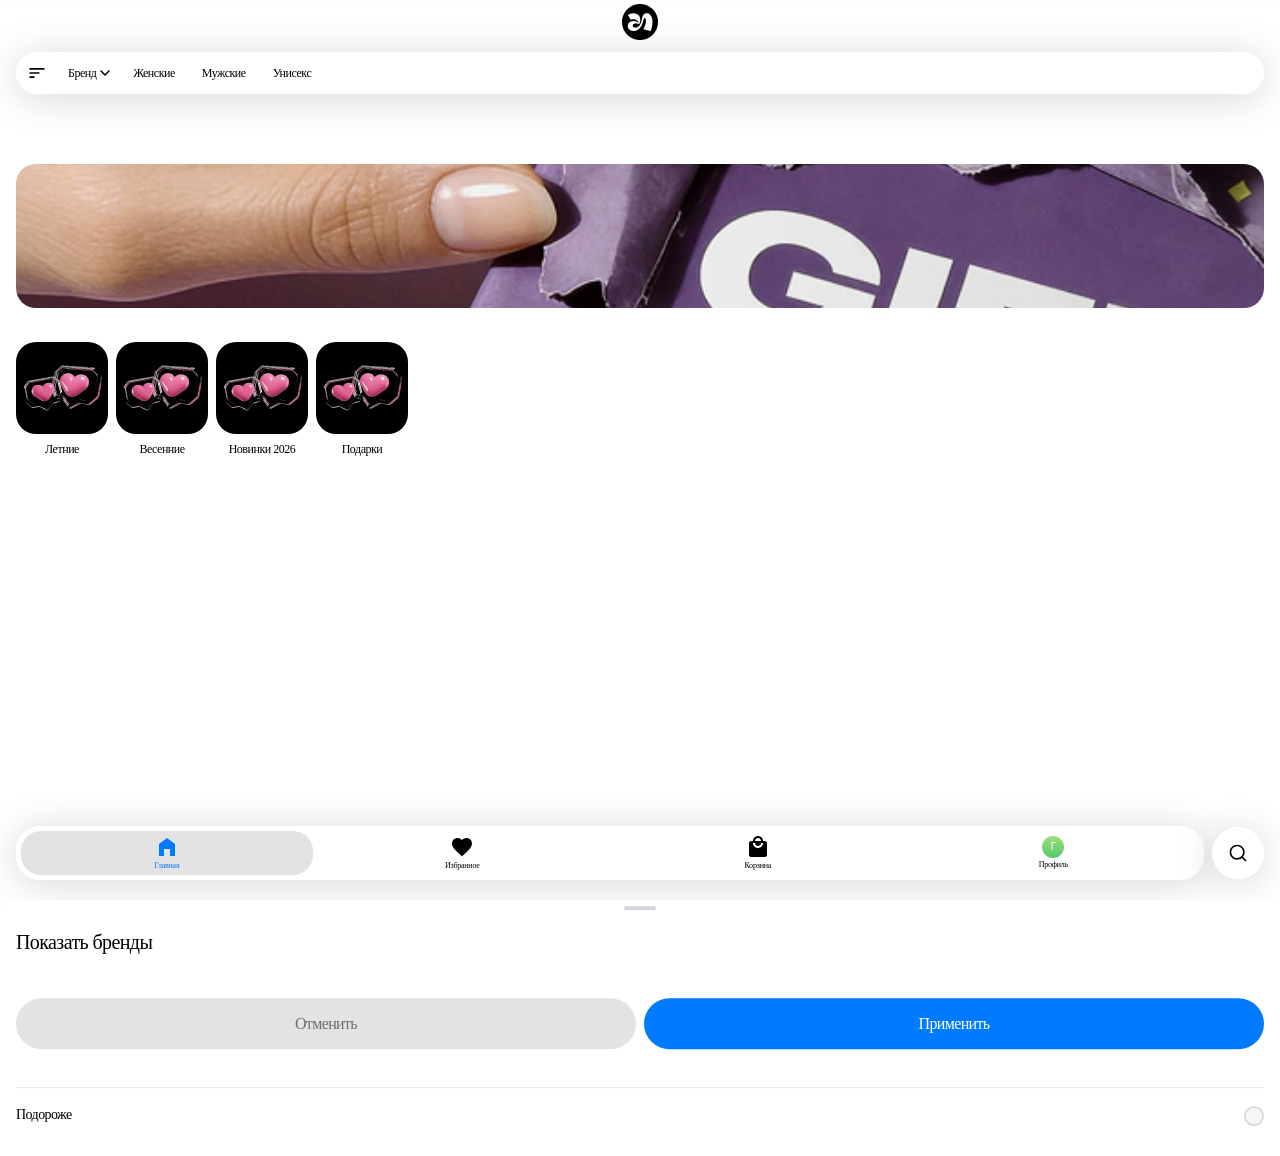
==== commit 73129f2c: "Update index.html" ====
--- a/index.html
+++ b/index.html
@@ -159,7 +159,7 @@
 
         .filters {
             display: flex;
-            gap: 4px;
+            gap: 3px;
             align-items: center;
             background: rgba(255,255,255,0.88);
             border: 1px solid #fff;
@@ -758,7 +758,7 @@
             line-height: 14.4px;
             letter-spacing: -0.04em;
             color: #909096;
-            text-decoration: line-through;
+            white-space: nowrap;
         }
 
         .card-name {
@@ -1556,7 +1556,7 @@
             line-height: 16.8px;
             letter-spacing: -0.04em;
             color: #6E6E76;
-            text-decoration: line-through;
+            white-space: nowrap;
         }
 
         /* Description card */
@@ -2094,8 +2094,8 @@
             letter-spacing: -0.2px;
             line-height: 1.15;
             color: #A3A3AA;
-            text-decoration: line-through;
             margin-bottom: 3px;
+            white-space: nowrap;
         }
 
         .cart-now-price {
@@ -2944,7 +2944,44 @@
             font-weight: 400;
             letter-spacing: -0.14px;
             color: #9A9AA2;
-            text-decoration: line-through;
+            white-space: nowrap;
+        }
+
+        .card-old-price,
+        .detail-old-price,
+        .cart-old-price,
+        .profile-viewed-old {
+            position: relative;
+            display: inline-flex;
+            align-items: center;
+        }
+
+        .cart-old-price {
+            justify-content: flex-end;
+        }
+
+        .old-price-text {
+            position: relative;
+            z-index: 1;
+        }
+
+        .old-price-strike {
+            position: absolute;
+            left: -0.18em;
+            top: 50%;
+            width: calc(100% + 0.36em);
+            height: 1.18em;
+            transform: translateY(-47%);
+            pointer-events: none;
+            overflow: visible;
+        }
+
+        .old-price-strike path {
+            fill: none;
+            stroke: #FF4D57;
+            stroke-width: 1.31;
+            stroke-linecap: round;
+            stroke-linejoin: round;
         }
 
         .profile-viewed-title {
@@ -3134,6 +3171,8 @@
 
         .hidden { display: none !important; }
     </style>
+    <link rel="stylesheet" href="css/macbook.css">
+    <link rel="stylesheet" href="css/iphone.css">
 </head>
 <body>
 
@@ -4568,7 +4607,7 @@
                 <div class="card-info">
                     <div class="card-prices">
                         <span class="card-price">${p.price.toLocaleString()} ₽</span>
-                        ${p.oldPrice ? `<span class="card-old-price">${p.oldPrice.toLocaleString()} ₽</span>` : ''}
+                        ${p.oldPrice ? renderOldPriceMarkup(`${p.oldPrice.toLocaleString()} ₽`, 'card-old-price') : ''}
                     </div>
                     <div class="card-name">${p.title}</div>
                 </div>
@@ -4699,7 +4738,7 @@
             </div>
             <div class="detail-price-row">
                 <span class="detail-price">${p.price.toLocaleString()} ₽</span>
-                ${p.oldPrice ? `<span class="detail-old-price">${p.oldPrice.toLocaleString()} ₽</span>` : ''}
+                ${p.oldPrice ? renderOldPriceMarkup(`${p.oldPrice.toLocaleString()} ₽`, 'detail-old-price') : ''}
             </div>
             <div class="detail-desc-card">
                 <h3>Описание</h3>
@@ -5034,6 +5073,19 @@
 
     function formatRub(value) {
         return Number(value || 0).toLocaleString('ru-RU') + ' ₽';
+    }
+
+    function renderOldPriceMarkup(value, className, tagName = 'span') {
+        return `
+            <${tagName} class="${className}">
+                <span class="old-price-text">${value}</span>
+                <svg class="old-price-strike" viewBox="0 0 120 24" preserveAspectRatio="none" aria-hidden="true">
+                    <path d="M2 9.3C18 8.2 38 8 58 8.2C68 8.3 75 8.5 80 8.8" stroke-opacity="0.92" style="stroke-width: 1.375;" vector-effect="non-scaling-stroke"></path>
+                    <path d="M31 16.9C43 12.8 58 11.5 74 11.3C80 11.2 85 11.4 90 11.8" stroke-opacity="0.8" style="stroke-width: 1.344;" vector-effect="non-scaling-stroke"></path>
+                    <path d="M31 18.1C48 18.3 67 17.2 86 15.8C99 14.9 109 14.4 118 14.3" stroke-opacity="0.88" style="stroke-width: 1.406;" vector-effect="non-scaling-stroke"></path>
+                </svg>
+            </${tagName}>
+        `;
     }
 
     function getCartItemsDetailed() {
@@ -5167,7 +5219,7 @@
                                 <button class="cart-qty-btn" onclick="updateQuantity('${sku}', 1)">+</button>
                             </div>
                             <div class="cart-price-col">
-                                ${itemOldPrice ? `<div class="cart-old-price">${formatRub(itemOldPrice)}</div>` : ''}
+                                ${itemOldPrice ? renderOldPriceMarkup(formatRub(itemOldPrice), 'cart-old-price', 'div') : ''}
                                 <div class="cart-now-price">${formatRub(itemPrice)}</div>
                             </div>
                         </div>
@@ -5514,7 +5566,7 @@
                     <div class="profile-viewed-dots">${dots}</div>
                     <div class="profile-viewed-prices">
                         <span class="profile-viewed-price">${formatRub(p.price)}</span>
-                        ${p.oldPrice ? `<span class="profile-viewed-old">${formatRub(p.oldPrice)}</span>` : ''}
+                        ${p.oldPrice ? renderOldPriceMarkup(formatRub(p.oldPrice), 'profile-viewed-old') : ''}
                     </div>
                     <div class="profile-viewed-title">${p.title}</div>
                 </div>
--- a/css/macbook.css
+++ b/css/macbook.css
@@ -0,0 +1,71 @@
+/* MacBook-specific overrides.
+   Start with the main page top navigation and filters. */
+
+body.platform-macos .nav-bar {
+}
+
+body.platform-macos .nav-header {
+}
+
+body.platform-macos .filters-wrap {
+    padding-left: 16px !important;
+    padding-right: 16px !important;
+}
+
+body.platform-macos .filters {
+    gap: 11.5px !important;
+    padding-left: 4px !important;
+    padding-right: 4px !important;
+}
+
+body.platform-macos .nav-bar .filter-btn {
+    font-size: 12px !important;
+    font-weight: 590 !important;
+    line-height: 16.8px !important;
+    letter-spacing: -0.03em !important;
+    padding-left: 9px !important;
+    padding-right: 9px !important;
+}
+
+body.platform-macos .nav-bar .filter-btn.icon-only {
+    width: 32px !important;
+}
+
+body.platform-macos .nav-bar .filter-btn.with-icon {
+    gap: 3px !important;
+    padding-left: 9px !important;
+    padding-right: 6px !important;
+}
+
+body.platform-macos .tab-bar {
+    min-height: 57px !important;
+}
+
+body.platform-macos .search-btn {
+    width: 57px !important;
+    height: 57px !important;
+}
+
+body.platform-macos .tab {
+    height: 49px !important;
+    padding: 0 !important;
+}
+
+body.platform-macos .tab-icon,
+body.platform-macos .tab-avatar {
+    width: 24px !important;
+    height: 24px !important;
+}
+
+body.platform-macos .tab-icon svg,
+body.platform-macos .search-btn svg {
+    width: 24px !important;
+    height: 24px !important;
+}
+
+body.platform-macos .tab-label {
+    font-size: 9px !important;
+    font-weight: 400 !important;
+    line-height: 10.8px !important;
+    letter-spacing: -0.03em !important;
+}
--- a/css/iphone.css
+++ b/css/iphone.css
@@ -0,0 +1,98 @@
+/* iPhone-specific overrides.
+   Start with the main page top navigation and filters. */
+
+body.platform-ios {
+    --ios-menu-font-size: 14px;
+    --ios-menu-gap: clamp(8.5px, 2.2vw, 9px);
+    --ios-menu-pad-x: clamp(7.5px, 1.95vw, 8px);
+    --ios-menu-wrap-x: 16px;
+    --ios-menu-tail-space: clamp(4px, 1.05vw, 4.5px);
+    --ios-menu-brand-pad-right: clamp(5px, 1.2vw, 5.5px);
+}
+
+body.platform-ios .nav-bar {
+}
+
+body.platform-ios .nav-header {
+}
+
+body.platform-ios .filters-wrap {
+    padding-left: var(--ios-menu-wrap-x) !important;
+    padding-right: var(--ios-menu-wrap-x) !important;
+}
+
+body.platform-ios .filters {
+    gap: var(--ios-menu-gap) !important;
+    padding-left: 4px !important;
+    padding-right: calc(4px + var(--ios-menu-tail-space)) !important;
+}
+
+body.platform-ios .nav-bar .filter-btn {
+    font-size: var(--ios-menu-font-size) !important;
+    font-weight: 590 !important;
+    line-height: 16.8px !important;
+    letter-spacing: -0.03em !important;
+    padding-left: var(--ios-menu-pad-x) !important;
+    padding-right: var(--ios-menu-pad-x) !important;
+}
+
+body.platform-ios .nav-bar .filter-btn.icon-only {
+    width: 32px !important;
+}
+
+body.platform-ios .nav-bar .filter-btn.with-icon {
+    gap: 3px !important;
+    padding-left: var(--ios-menu-pad-x) !important;
+    padding-right: var(--ios-menu-brand-pad-right) !important;
+}
+
+@media (max-width: 390px) {
+    body.platform-ios {
+        --ios-menu-gap: 8.5px;
+        --ios-menu-pad-x: 6px;
+        --ios-menu-tail-space: 4.5px;
+        --ios-menu-brand-pad-right: 3.5px;
+    }
+}
+
+@media (min-width: 391px) {
+    body.platform-ios {
+        --ios-menu-gap: 8.25px;
+        --ios-menu-pad-x: 6.5px;
+        --ios-menu-tail-space: 4px;
+        --ios-menu-brand-pad-right: 4px;
+    }
+}
+
+body.platform-ios .tab-bar {
+    min-height: 57px !important;
+}
+
+body.platform-ios .search-btn {
+    width: 57px !important;
+    height: 57px !important;
+}
+
+body.platform-ios .tab {
+    height: 49px !important;
+    padding: 0 !important;
+}
+
+body.platform-ios .tab-icon,
+body.platform-ios .tab-avatar {
+    width: 24px !important;
+    height: 24px !important;
+}
+
+body.platform-ios .tab-icon svg,
+body.platform-ios .search-btn svg {
+    width: 24px !important;
+    height: 24px !important;
+}
+
+body.platform-ios .tab-label {
+    font-size: 9px !important;
+    font-weight: 400 !important;
+    line-height: 10.8px !important;
+    letter-spacing: -0.03em !important;
+}
